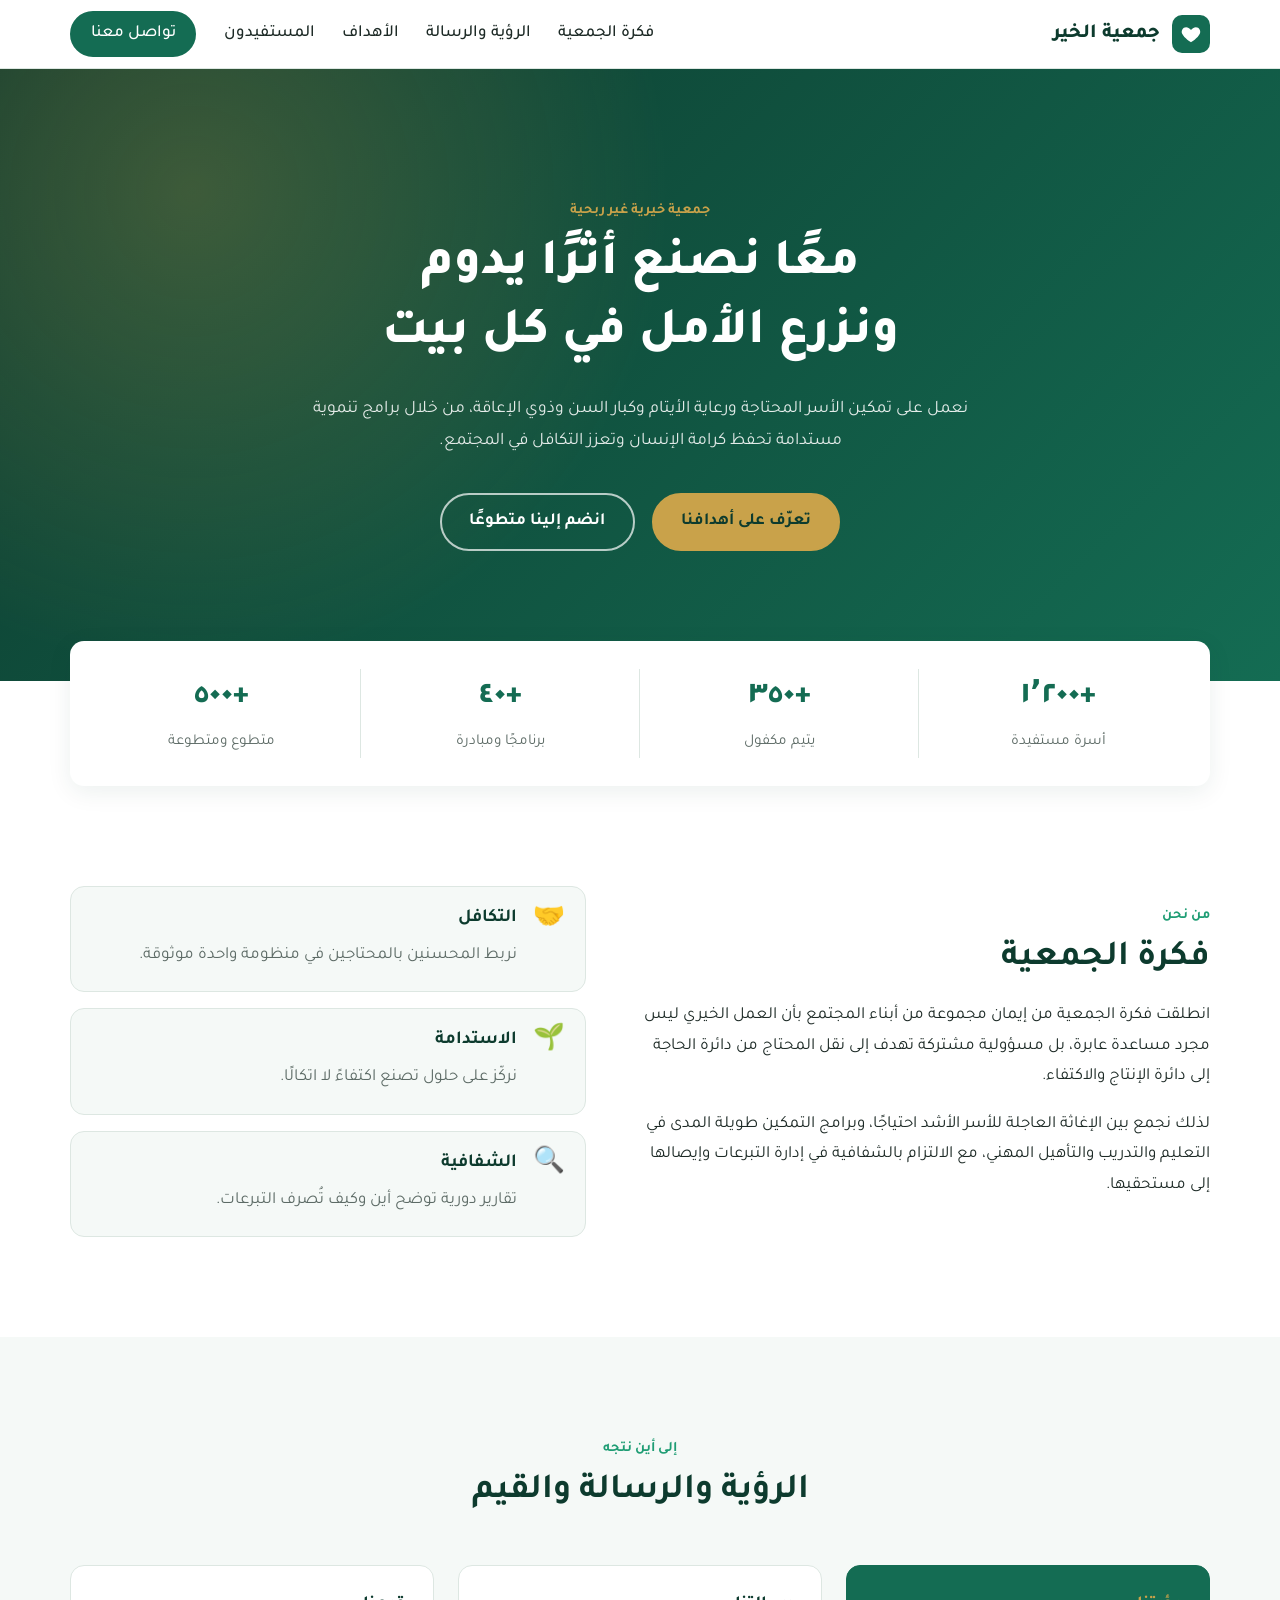
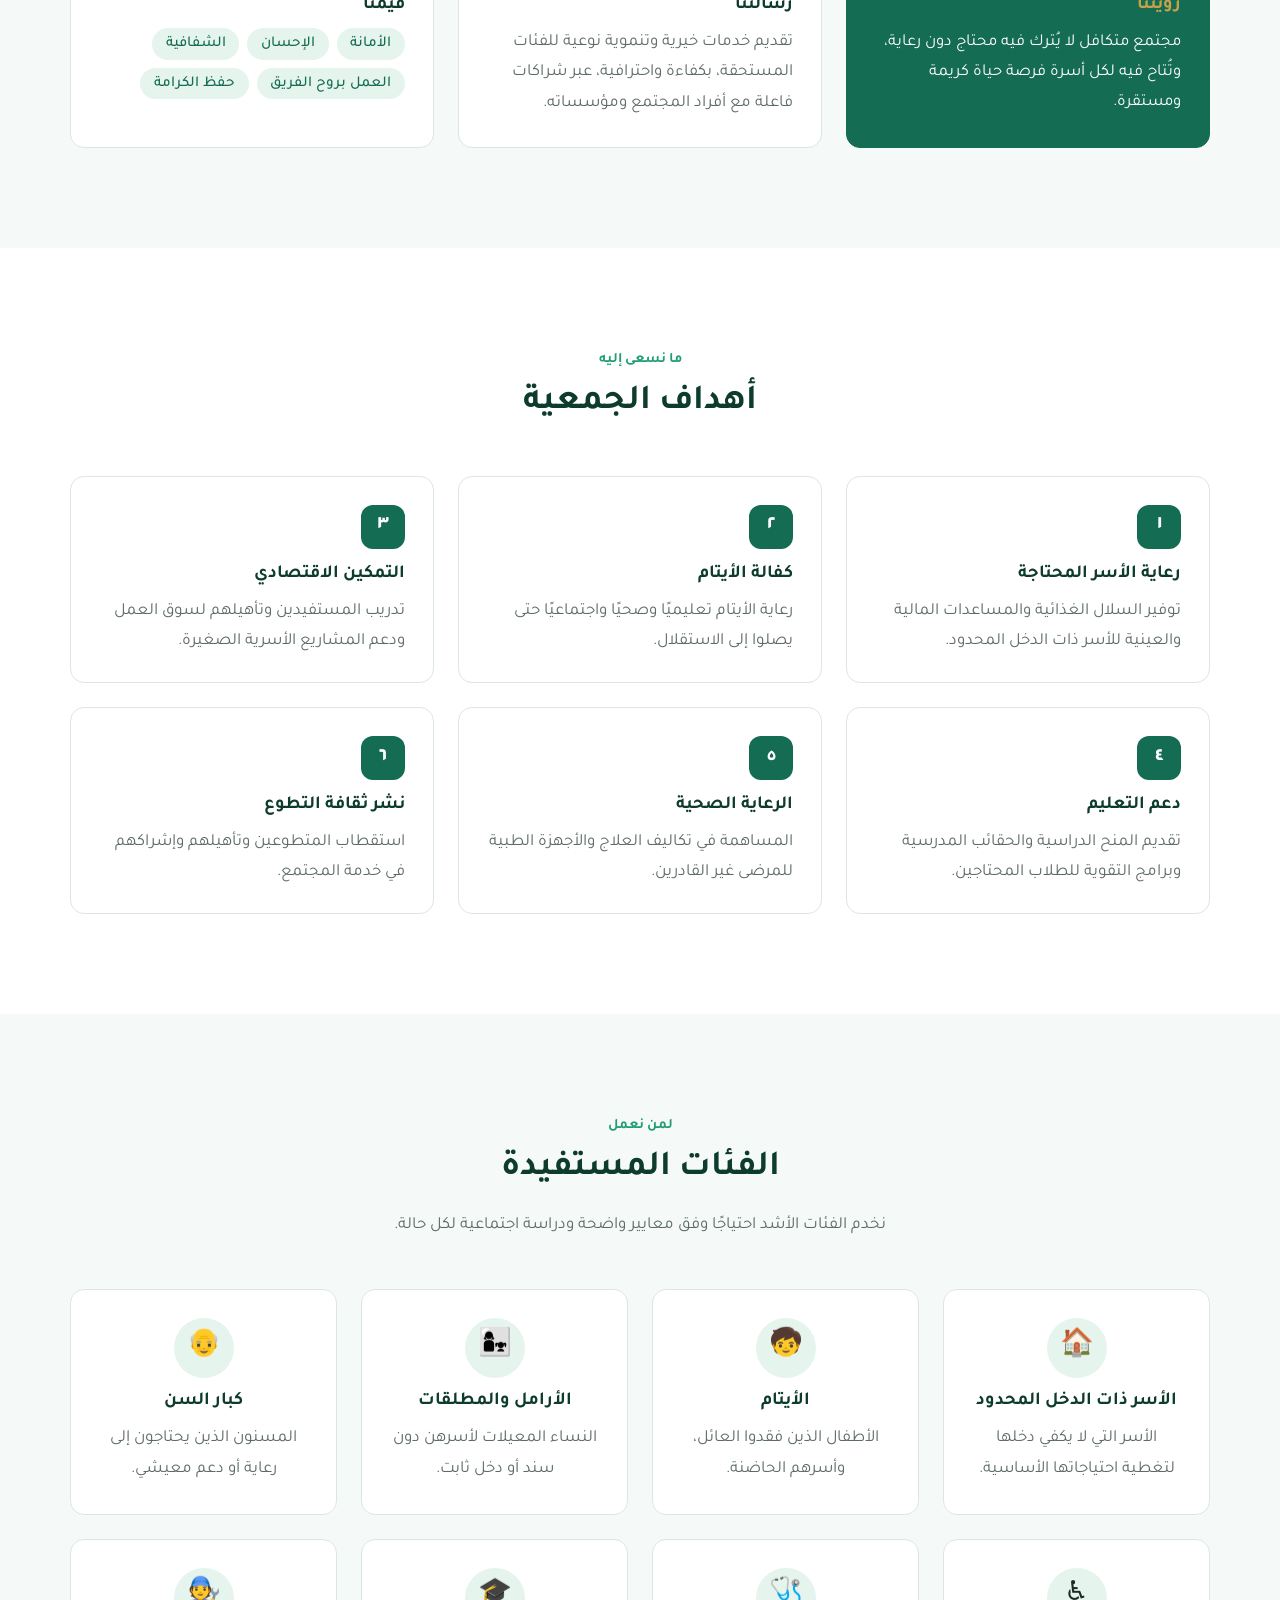
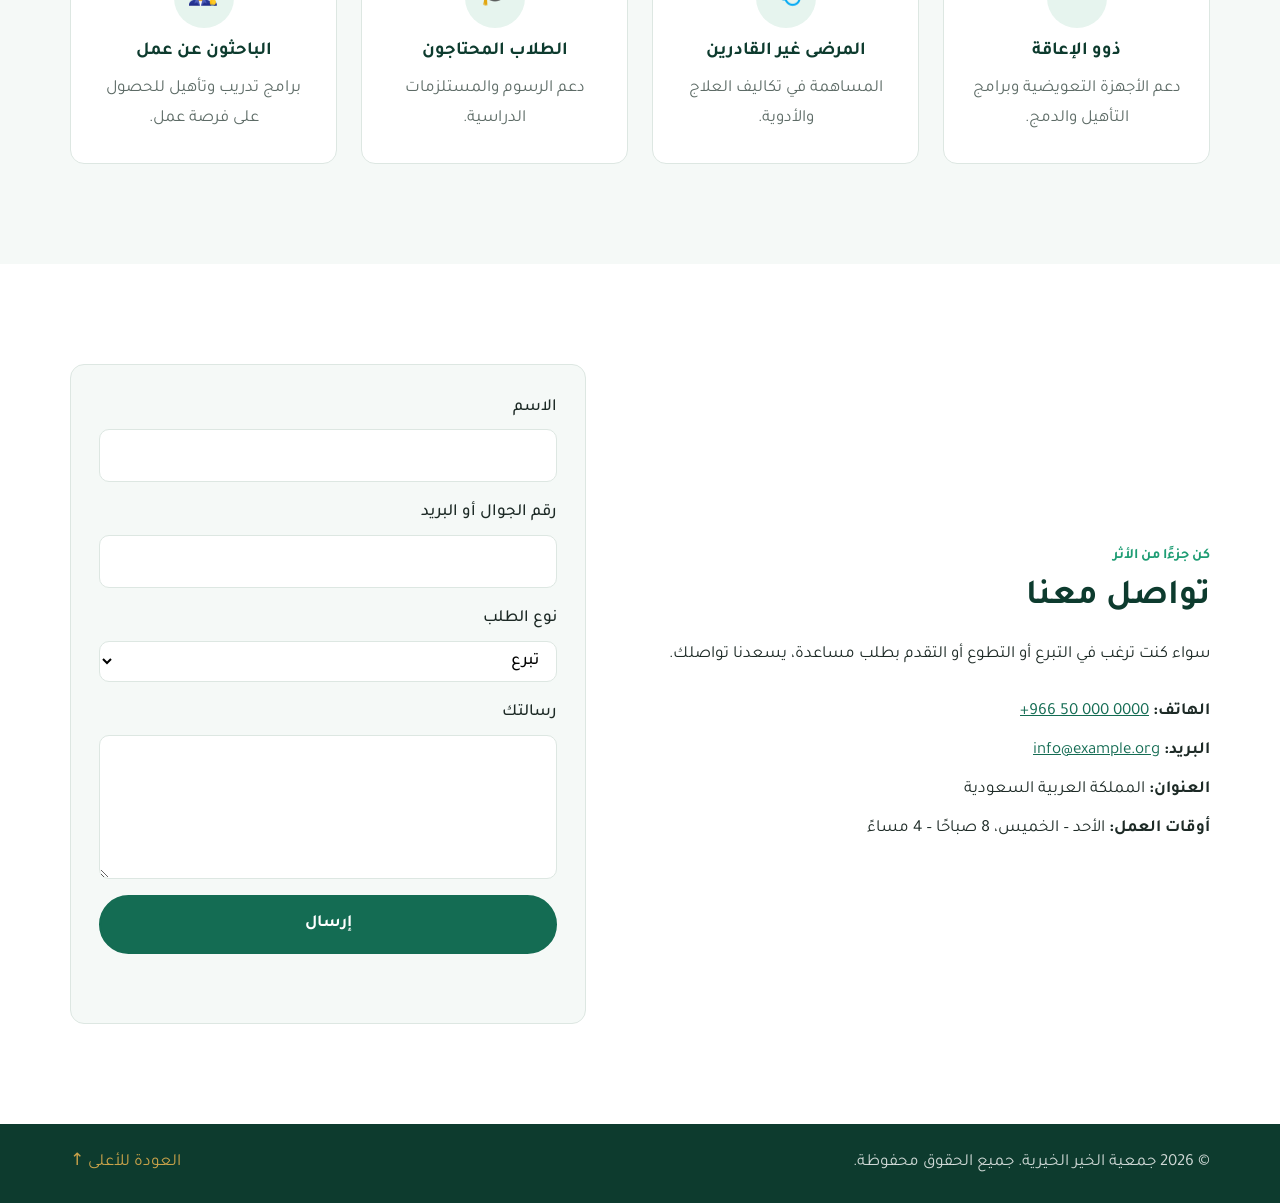
==== index.html @ 5e52aaaf "إنشاء موقع جمعية خيرية: الفكرة والرؤية والأهداف والمستفيدون Co-Authored-By: Claude Opus 5.5 <noreply" ====
<!doctype html>
<html lang="ar" dir="rtl">
<head>
  <meta charset="utf-8">
  <meta name="viewport" content="width=device-width, initial-scale=1">
  <title>جمعية الخير الخيرية</title>
  <meta name="description" content="الموقع الرسمي لجمعية الخير الخيرية: فكرتنا، رؤيتنا، أهدافنا، والفئات المستفيدة من خدماتنا.">
  <link rel="preconnect" href="https://fonts.googleapis.com">
  <link rel="preconnect" href="https://fonts.gstatic.com" crossorigin>
  <link href="https://fonts.googleapis.com/css2?family=Tajawal:wght@400;500;700;800&display=swap" rel="stylesheet">
  <link rel="stylesheet" href="styles.css">
</head>
<body>

  <!-- الترويسة والقائمة -->
  <header class="site-header" id="top">
    <div class="container nav-bar">
      <a href="#top" class="brand">
        <span class="brand-mark" aria-hidden="true">
          <svg viewBox="0 0 24 24" width="22" height="22"><path fill="currentColor" d="M12 21s-7.5-4.6-9.6-9.3C.9 8.3 3 4.5 6.7 4.5c2.1 0 3.5 1.1 4.3 2.4.4.6 1.6.6 2 0 .8-1.3 2.2-2.4 4.3-2.4 3.7 0 5.8 3.8 4.3 7.2C19.5 16.4 12 21 12 21z"/></svg>
        </span>
        <span class="brand-name">جمعية الخير</span>
      </a>
      <button class="nav-toggle" aria-label="فتح القائمة" aria-expanded="false" aria-controls="main-nav">
        <span></span><span></span><span></span>
      </button>
      <nav id="main-nav" class="main-nav">
        <a href="#about">فكرة الجمعية</a>
        <a href="#vision">الرؤية والرسالة</a>
        <a href="#goals">الأهداف</a>
        <a href="#beneficiaries">المستفيدون</a>
        <a href="#contact" class="btn btn-small">تواصل معنا</a>
      </nav>
    </div>
  </header>

  <main>
    <!-- القسم الرئيسي -->
    <section class="hero">
      <div class="container hero-inner">
        <p class="eyebrow">جمعية خيرية غير ربحية</p>
        <h1>معًا نصنع أثرًا يدوم<br>ونزرع الأمل في كل بيت</h1>
        <p class="lead">
          نعمل على تمكين الأسر المحتاجة ورعاية الأيتام وكبار السن وذوي الإعاقة،
          من خلال برامج تنموية مستدامة تحفظ كرامة الإنسان وتعزز التكافل في المجتمع.
        </p>
        <div class="hero-actions">
          <a href="#goals" class="btn">تعرّف على أهدافنا</a>
          <a href="#contact" class="btn btn-ghost">انضم إلينا متطوعًا</a>
        </div>
      </div>
    </section>

    <!-- أرقام -->
    <section class="stats" aria-label="إنجازات الجمعية">
      <div class="container stats-grid">
        <div class="stat"><strong data-count="1200">0</strong><span>أسرة مستفيدة</span></div>
        <div class="stat"><strong data-count="350">0</strong><span>يتيم مكفول</span></div>
        <div class="stat"><strong data-count="40">0</strong><span>برنامجًا ومبادرة</span></div>
        <div class="stat"><strong data-count="500">0</strong><span>متطوع ومتطوعة</span></div>
      </div>
    </section>

    <!-- فكرة الجمعية -->
    <section id="about" class="section">
      <div class="container two-col">
        <div>
          <p class="eyebrow">من نحن</p>
          <h2>فكرة الجمعية</h2>
          <p>
            انطلقت فكرة الجمعية من إيمان مجموعة من أبناء المجتمع بأن العمل الخيري
            ليس مجرد مساعدة عابرة، بل مسؤولية مشتركة تهدف إلى نقل المحتاج من دائرة
            الحاجة إلى دائرة الإنتاج والاكتفاء.
          </p>
          <p>
            لذلك نجمع بين الإغاثة العاجلة للأسر الأشد احتياجًا، وبرامج التمكين
            طويلة المدى في التعليم والتدريب والتأهيل المهني، مع الالتزام بالشفافية
            في إدارة التبرعات وإيصالها إلى مستحقيها.
          </p>
        </div>
        <ul class="pillars">
          <li><span class="pillar-icon">🤝</span><div><h3>التكافل</h3><p>نربط المحسنين بالمحتاجين في منظومة واحدة موثوقة.</p></div></li>
          <li><span class="pillar-icon">🌱</span><div><h3>الاستدامة</h3><p>نركّز على حلول تصنع اكتفاءً لا اتكالًا.</p></div></li>
          <li><span class="pillar-icon">🔍</span><div><h3>الشفافية</h3><p>تقارير دورية توضح أين وكيف تُصرف التبرعات.</p></div></li>
        </ul>
      </div>
    </section>

    <!-- الرؤية والرسالة -->
    <section id="vision" class="section section-tint">
      <div class="container">
        <div class="section-head">
          <p class="eyebrow">إلى أين نتجه</p>
          <h2>الرؤية والرسالة والقيم</h2>
        </div>
        <div class="cards three">
          <article class="card card-feature">
            <h3>رؤيتنا</h3>
            <p>مجتمع متكافل لا يُترك فيه محتاج دون رعاية، وتُتاح فيه لكل أسرة فرصة حياة كريمة ومستقرة.</p>
          </article>
          <article class="card">
            <h3>رسالتنا</h3>
            <p>تقديم خدمات خيرية وتنموية نوعية للفئات المستحقة، بكفاءة واحترافية، عبر شراكات فاعلة مع أفراد المجتمع ومؤسساته.</p>
          </article>
          <article class="card">
            <h3>قيمنا</h3>
            <ul class="values">
              <li>الأمانة</li><li>الإحسان</li><li>الشفافية</li><li>العمل بروح الفريق</li><li>حفظ الكرامة</li>
            </ul>
          </article>
        </div>
      </div>
    </section>

    <!-- الأهداف -->
    <section id="goals" class="section">
      <div class="container">
        <div class="section-head">
          <p class="eyebrow">ما نسعى إليه</p>
          <h2>أهداف الجمعية</h2>
        </div>
        <ol class="goals">
          <li><h3>رعاية الأسر المحتاجة</h3><p>توفير السلال الغذائية والمساعدات المالية والعينية للأسر ذات الدخل المحدود.</p></li>
          <li><h3>كفالة الأيتام</h3><p>رعاية الأيتام تعليميًا وصحيًا واجتماعيًا حتى يصلوا إلى الاستقلال.</p></li>
          <li><h3>التمكين الاقتصادي</h3><p>تدريب المستفيدين وتأهيلهم لسوق العمل ودعم المشاريع الأسرية الصغيرة.</p></li>
          <li><h3>دعم التعليم</h3><p>تقديم المنح الدراسية والحقائب المدرسية وبرامج التقوية للطلاب المحتاجين.</p></li>
          <li><h3>الرعاية الصحية</h3><p>المساهمة في تكاليف العلاج والأجهزة الطبية للمرضى غير القادرين.</p></li>
          <li><h3>نشر ثقافة التطوع</h3><p>استقطاب المتطوعين وتأهيلهم وإشراكهم في خدمة المجتمع.</p></li>
        </ol>
      </div>
    </section>

    <!-- المستفيدون -->
    <section id="beneficiaries" class="section section-tint">
      <div class="container">
        <div class="section-head">
          <p class="eyebrow">لمن نعمل</p>
          <h2>الفئات المستفيدة</h2>
          <p class="section-sub">نخدم الفئات الأشد احتياجًا وفق معايير واضحة ودراسة اجتماعية لكل حالة.</p>
        </div>
        <div class="cards four">
          <article class="card beneficiary"><span class="b-icon">🏠</span><h3>الأسر ذات الدخل المحدود</h3><p>الأسر التي لا يكفي دخلها لتغطية احتياجاتها الأساسية.</p></article>
          <article class="card beneficiary"><span class="b-icon">🧒</span><h3>الأيتام</h3><p>الأطفال الذين فقدوا العائل، وأسرهم الحاضنة.</p></article>
          <article class="card beneficiary"><span class="b-icon">👩‍👧</span><h3>الأرامل والمطلقات</h3><p>النساء المعيلات لأسرهن دون سند أو دخل ثابت.</p></article>
          <article class="card beneficiary"><span class="b-icon">👴</span><h3>كبار السن</h3><p>المسنون الذين يحتاجون إلى رعاية أو دعم معيشي.</p></article>
          <article class="card beneficiary"><span class="b-icon">♿</span><h3>ذوو الإعاقة</h3><p>دعم الأجهزة التعويضية وبرامج التأهيل والدمج.</p></article>
          <article class="card beneficiary"><span class="b-icon">🩺</span><h3>المرضى غير القادرين</h3><p>المساهمة في تكاليف العلاج والأدوية.</p></article>
          <article class="card beneficiary"><span class="b-icon">🎓</span><h3>الطلاب المحتاجون</h3><p>دعم الرسوم والمستلزمات الدراسية.</p></article>
          <article class="card beneficiary"><span class="b-icon">🧑‍🔧</span><h3>الباحثون عن عمل</h3><p>برامج تدريب وتأهيل للحصول على فرصة عمل.</p></article>
        </div>
      </div>
    </section>

    <!-- تواصل -->
    <section id="contact" class="section">
      <div class="container two-col">
        <div>
          <p class="eyebrow">كن جزءًا من الأثر</p>
          <h2>تواصل معنا</h2>
          <p>سواء كنت ترغب في التبرع أو التطوع أو التقدم بطلب مساعدة، يسعدنا تواصلك.</p>
          <ul class="contact-list">
            <li><strong>الهاتف:</strong> <a href="tel:+966500000000" dir="ltr">+966 50 000 0000</a></li>
            <li><strong>البريد:</strong> <a href="mailto:info@example.org">info@example.org</a></li>
            <li><strong>العنوان:</strong> المملكة العربية السعودية</li>
            <li><strong>أوقات العمل:</strong> الأحد – الخميس، 8 صباحًا – 4 مساءً</li>
          </ul>
        </div>
        <form class="contact-form" id="contact-form" novalidate>
          <label>الاسم<input type="text" name="name" required></label>
          <label>رقم الجوال أو البريد<input type="text" name="contact" required></label>
          <label>نوع الطلب
            <select name="type">
              <option>تبرع</option>
              <option>تطوع</option>
              <option>طلب مساعدة</option>
              <option>استفسار عام</option>
            </select>
          </label>
          <label>رسالتك<textarea name="message" rows="4"></textarea></label>
          <button type="submit" class="btn">إرسال</button>
          <p class="form-note" role="status" aria-live="polite"></p>
        </form>
      </div>
    </section>
  </main>

  <footer class="site-footer">
    <div class="container footer-inner">
      <p>© <span id="year"></span> جمعية الخير الخيرية. جميع الحقوق محفوظة.</p>
      <a href="#top">العودة للأعلى ↑</a>
    </div>
  </footer>

  <script src="script.js"></script>
</body>
</html>
---- styles.css ----
:root {
  --green-900: #0d3b2e;
  --green-700: #146c53;
  --green-500: #1f9d74;
  --green-100: #e6f4ee;
  --gold: #c9a24a;
  --ink: #1d2a26;
  --muted: #5d6b66;
  --bg: #ffffff;
  --tint: #f5f9f7;
  --line: #dde7e2;
  --radius: 14px;
  --shadow: 0 6px 24px rgba(13, 59, 46, 0.08);
}

* { box-sizing: border-box; }

html { scroll-behavior: smooth; scroll-padding-top: 76px; }

body {
  margin: 0;
  font-family: "Tajawal", system-ui, sans-serif;
  color: var(--ink);
  background: var(--bg);
  line-height: 1.8;
  font-size: 17px;
}

img { max-width: 100%; }
a { color: var(--green-700); }
h1, h2, h3 { line-height: 1.35; margin: 0 0 .5em; }
h2 { font-size: clamp(1.6rem, 3vw, 2.2rem); color: var(--green-900); }
h3 { font-size: 1.15rem; color: var(--green-900); }
p { margin: 0 0 1em; }

.container { width: min(1140px, 100% - 32px); margin-inline: auto; }

.eyebrow {
  color: var(--green-500);
  font-weight: 700;
  font-size: .9rem;
  margin-bottom: .4em;
}

/* أزرار */
.btn {
  display: inline-block;
  background: var(--green-700);
  color: #fff;
  text-decoration: none;
  font: inherit;
  font-weight: 700;
  padding: .7em 1.6em;
  border-radius: 999px;
  border: 2px solid var(--green-700);
  cursor: pointer;
  transition: background .2s, transform .2s;
}
.btn:hover { background: var(--green-900); border-color: var(--green-900); transform: translateY(-2px); }
.btn-ghost { background: transparent; color: #fff; border-color: rgba(255,255,255,.7); }
.btn-ghost:hover { background: rgba(255,255,255,.12); border-color: #fff; }
.btn-small { padding: .35em 1.1em; color: #fff !important; }

/* الترويسة */
.site-header {
  position: sticky; top: 0; z-index: 50;
  background: rgba(255,255,255,.95);
  backdrop-filter: blur(8px);
  border-bottom: 1px solid var(--line);
}
.nav-bar { display: flex; align-items: center; justify-content: space-between; height: 68px; }
.brand { display: flex; align-items: center; gap: .6em; text-decoration: none; color: var(--green-900); font-weight: 800; font-size: 1.25rem; }
.brand-mark { display: grid; place-items: center; width: 38px; height: 38px; border-radius: 10px; background: var(--green-700); color: #fff; }
.main-nav { display: flex; align-items: center; gap: 1.6em; }
.main-nav a { text-decoration: none; color: var(--ink); font-weight: 500; }
.main-nav a:not(.btn):hover { color: var(--green-500); }

.nav-toggle { display: none; background: none; border: 0; padding: 8px; cursor: pointer; }
.nav-toggle span { display: block; width: 24px; height: 2px; background: var(--green-900); margin: 5px 0; transition: .25s; }

/* القسم الرئيسي */
.hero {
  background:
    radial-gradient(circle at 15% 20%, rgba(201,162,74,.25), transparent 40%),
    linear-gradient(135deg, var(--green-900), var(--green-700));
  color: #fff;
  padding: clamp(70px, 12vw, 130px) 0;
  text-align: center;
}
.hero .eyebrow { color: var(--gold); }
.hero h1 { font-size: clamp(1.9rem, 5vw, 3.2rem); font-weight: 800; }
.hero .lead { max-width: 680px; margin: 0 auto 2em; color: rgba(255,255,255,.88); font-size: 1.1rem; }
.hero-actions { display: flex; gap: 1em; justify-content: center; flex-wrap: wrap; }
.hero .btn:not(.btn-ghost) { background: var(--gold); border-color: var(--gold); color: var(--green-900); }
.hero .btn:not(.btn-ghost):hover { background: #fff; border-color: #fff; }

/* الأرقام */
.stats { margin-top: -40px; position: relative; }
.stats-grid {
  display: grid; grid-template-columns: repeat(4, 1fr);
  background: #fff; border-radius: var(--radius); box-shadow: var(--shadow);
  padding: 28px 12px;
}
.stat { text-align: center; padding: 0 8px; }
.stat + .stat { border-inline-start: 1px solid var(--line); }
.stat strong { display: block; font-size: 2rem; color: var(--green-700); font-weight: 800; }
.stat span { color: var(--muted); font-size: .95rem; }

/* الأقسام */
.section { padding: clamp(60px, 9vw, 100px) 0; }
.section-tint { background: var(--tint); }
.section-head { text-align: center; max-width: 640px; margin: 0 auto 48px; }
.section-sub { color: var(--muted); }

.two-col { display: grid; grid-template-columns: 1.1fr 1fr; gap: 56px; align-items: center; }

.pillars { list-style: none; margin: 0; padding: 0; display: grid; gap: 16px; }
.pillars li {
  display: flex; gap: 16px; align-items: flex-start;
  background: var(--tint); border: 1px solid var(--line);
  border-radius: var(--radius); padding: 20px;
}
.pillars p { margin: 0; color: var(--muted); }
.pillar-icon { font-size: 1.6rem; line-height: 1; }

/* البطاقات */
.cards { display: grid; gap: 24px; }
.cards.three { grid-template-columns: repeat(3, 1fr); }
.cards.four { grid-template-columns: repeat(4, 1fr); }
.card {
  background: #fff; border: 1px solid var(--line);
  border-radius: var(--radius); padding: 28px;
  transition: transform .2s, box-shadow .2s;
}
.card:hover { transform: translateY(-4px); box-shadow: var(--shadow); }
.card p { color: var(--muted); margin: 0; }
.card-feature { background: var(--green-700); border-color: var(--green-700); }
.card-feature h3 { color: var(--gold); }
.card-feature p { color: #fff; font-size: 1.05rem; }

.values { list-style: none; padding: 0; margin: 0; display: flex; flex-wrap: wrap; gap: 8px; }
.values li { background: var(--green-100); color: var(--green-700); border-radius: 999px; padding: .15em .9em; font-weight: 500; font-size: .95rem; }

.beneficiary { text-align: center; }
.b-icon { display: inline-grid; place-items: center; width: 60px; height: 60px; border-radius: 50%; background: var(--green-100); font-size: 1.7rem; margin-bottom: 12px; }

/* الأهداف */
.goals {
  list-style: none; counter-reset: goal; margin: 0; padding: 0;
  display: grid; grid-template-columns: repeat(3, 1fr); gap: 24px;
}
.goals li {
  counter-increment: goal; position: relative;
  border: 1px solid var(--line); border-radius: var(--radius);
  padding: 28px 28px 24px;
}
.goals li::before {
  content: counter(goal, arabic-indic);
  display: inline-grid; place-items: center;
  width: 44px; height: 44px; border-radius: 12px;
  background: var(--green-700); color: #fff; font-weight: 800; font-size: 1.2rem;
  margin-bottom: 14px;
}
.goals p { color: var(--muted); margin: 0; }

/* التواصل */
.contact-list { list-style: none; padding: 0; margin: 1.5em 0 0; display: grid; gap: .5em; }
.contact-form {
  display: grid; gap: 16px;
  background: var(--tint); border: 1px solid var(--line);
  border-radius: var(--radius); padding: 28px;
}
.contact-form label { display: grid; gap: 6px; font-weight: 500; }
.contact-form input, .contact-form select, .contact-form textarea {
  font: inherit; padding: .6em .8em;
  border: 1px solid var(--line); border-radius: 10px; background: #fff;
}
.contact-form input:focus, .contact-form select:focus, .contact-form textarea:focus {
  outline: 2px solid var(--green-500); outline-offset: 1px; border-color: transparent;
}
.form-note { margin: 0; min-height: 1.5em; color: var(--green-700); font-weight: 500; }
.form-note.error { color: #b3261e; }

/* التذييل */
.site-footer { background: var(--green-900); color: rgba(255,255,255,.8); padding: 24px 0; }
.footer-inner { display: flex; justify-content: space-between; align-items: center; flex-wrap: wrap; gap: 8px; }
.footer-inner p { margin: 0; }
.site-footer a { color: var(--gold); text-decoration: none; }

/* حركة الظهور */
.reveal { opacity: 0; transform: translateY(18px); transition: opacity .6s, transform .6s; }
.reveal.visible { opacity: 1; transform: none; }
@media (prefers-reduced-motion: reduce) {
  html { scroll-behavior: auto; }
  .reveal { opacity: 1; transform: none; transition: none; }
}

/* الشاشات المتوسطة */
@media (max-width: 960px) {
  .cards.four { grid-template-columns: repeat(2, 1fr); }
  .cards.three, .goals { grid-template-columns: repeat(2, 1fr); }
  .two-col { grid-template-columns: 1fr; gap: 36px; }
}

/* الجوال */
@media (max-width: 720px) {
  .nav-toggle { display: block; }
  .main-nav {
    position: absolute; top: 68px; inset-inline: 0;
    flex-direction: column; align-items: stretch; gap: 0;
    background: #fff; border-bottom: 1px solid var(--line);
    padding: 8px 16px 16px;
    display: none;
  }
  .main-nav.open { display: flex; }
  .main-nav a { padding: .7em 0; border-bottom: 1px solid var(--line); }
  .main-nav a.btn { margin-top: 12px; text-align: center; border-bottom: 0; }
  .nav-toggle[aria-expanded="true"] span:nth-child(1) { transform: translateY(7px) rotate(45deg); }
  .nav-toggle[aria-expanded="true"] span:nth-child(2) { opacity: 0; }
  .nav-toggle[aria-expanded="true"] span:nth-child(3) { transform: translateY(-7px) rotate(-45deg); }

  .stats-grid { grid-template-columns: repeat(2, 1fr); row-gap: 24px; }
  .stat:nth-child(3) { border-inline-start: 0; }
  .cards.three, .cards.four, .goals { grid-template-columns: 1fr; }
}
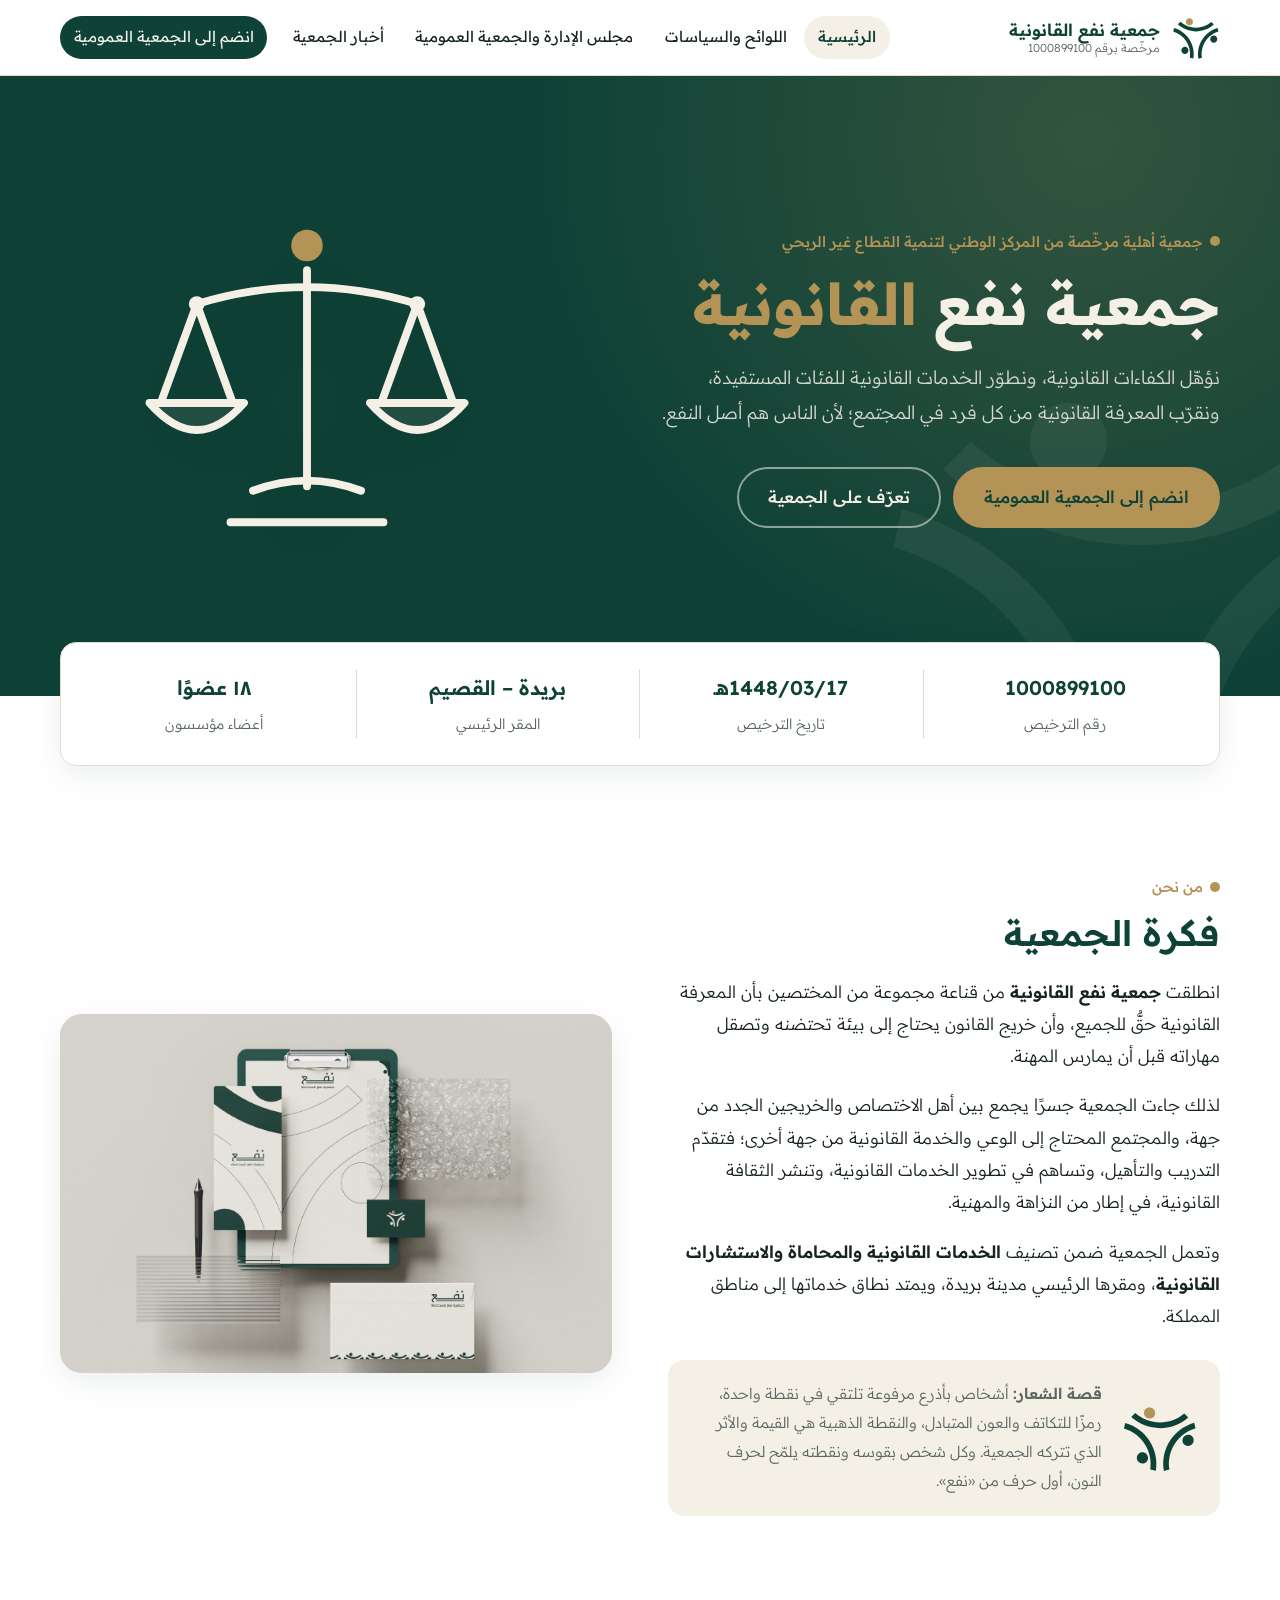
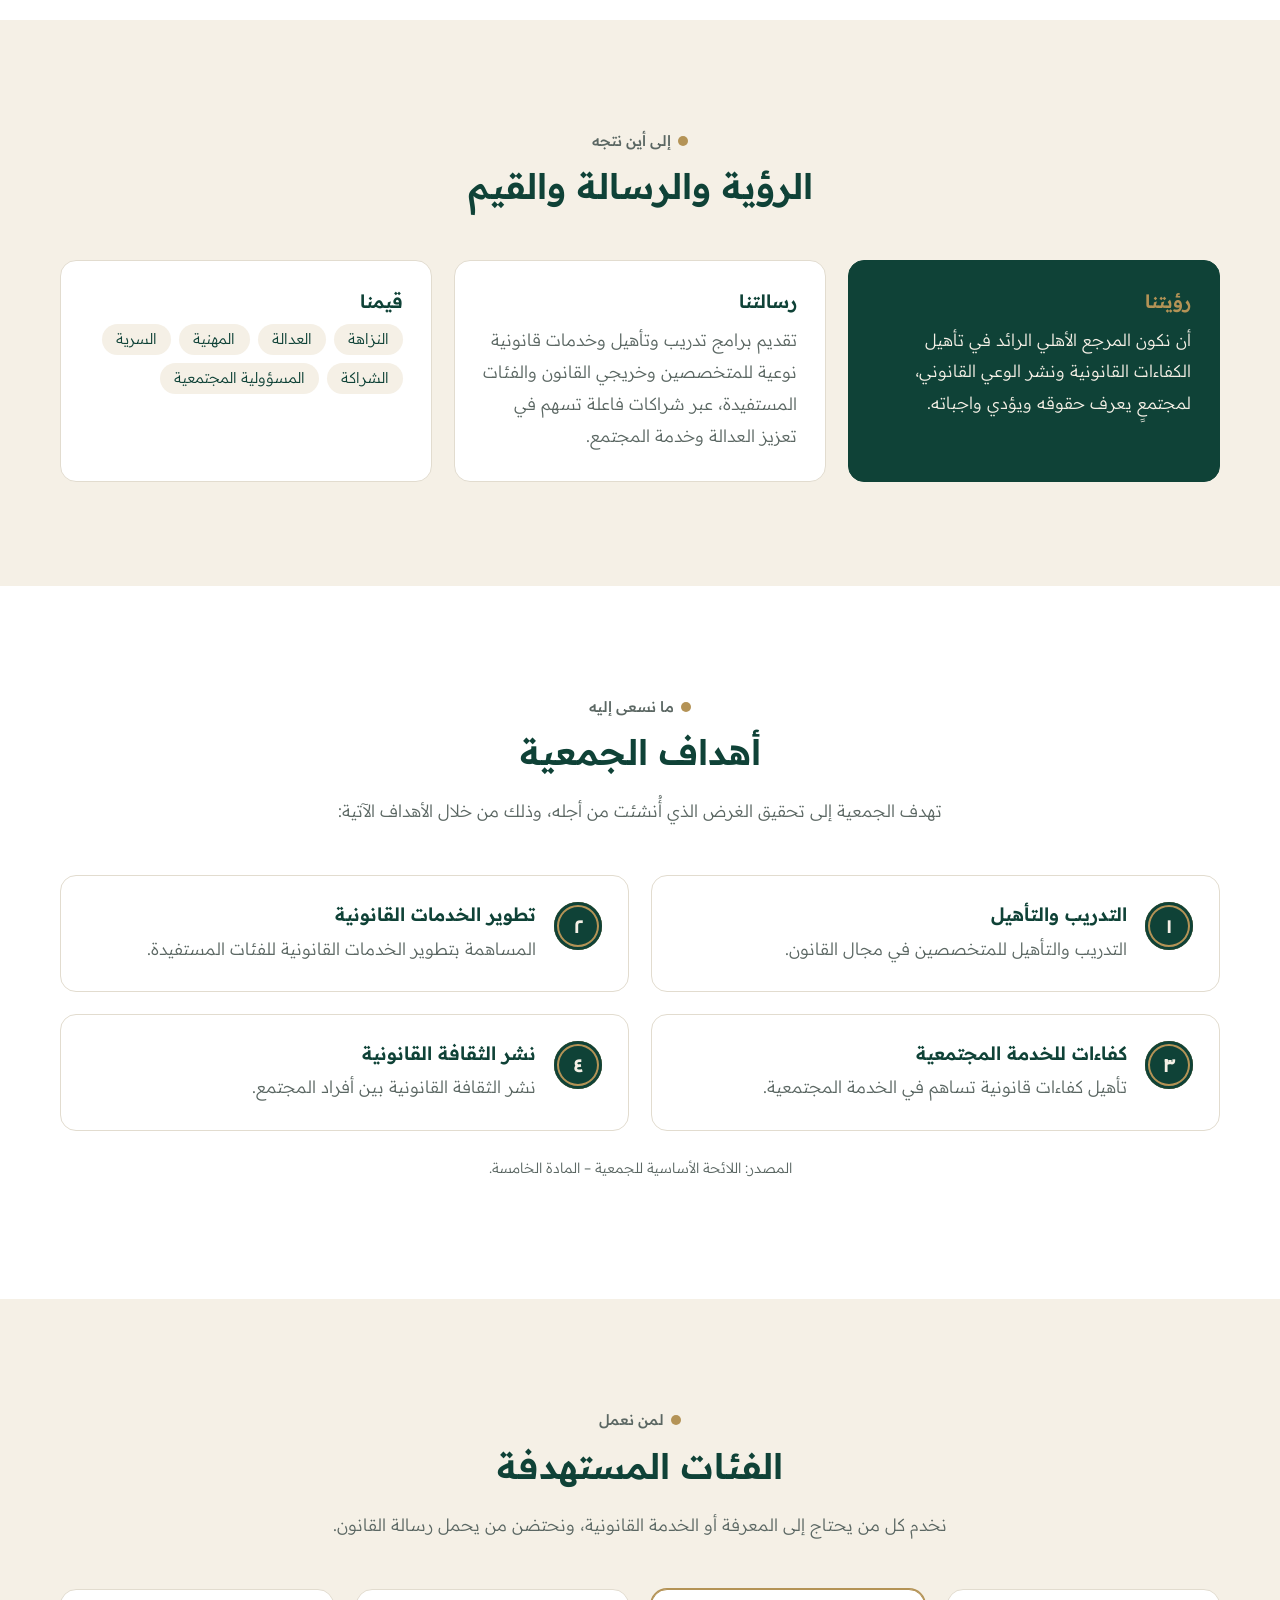
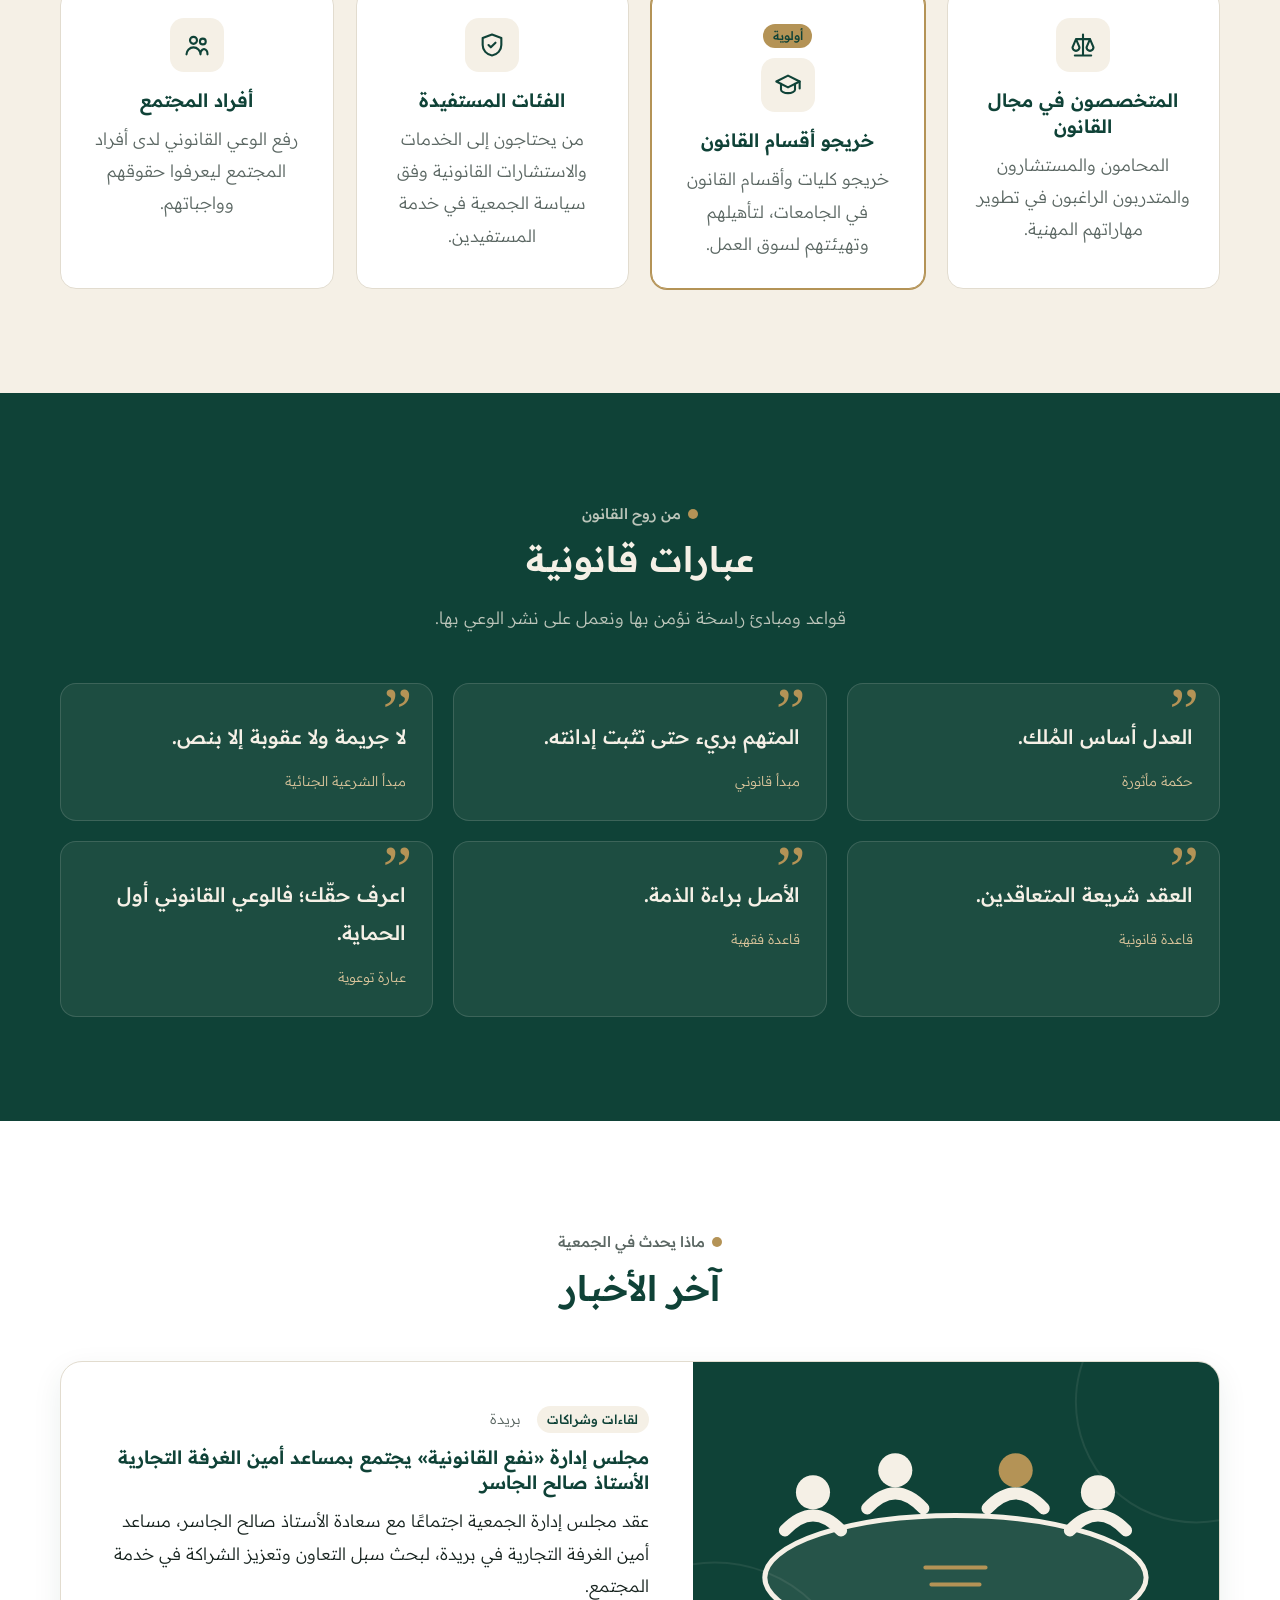
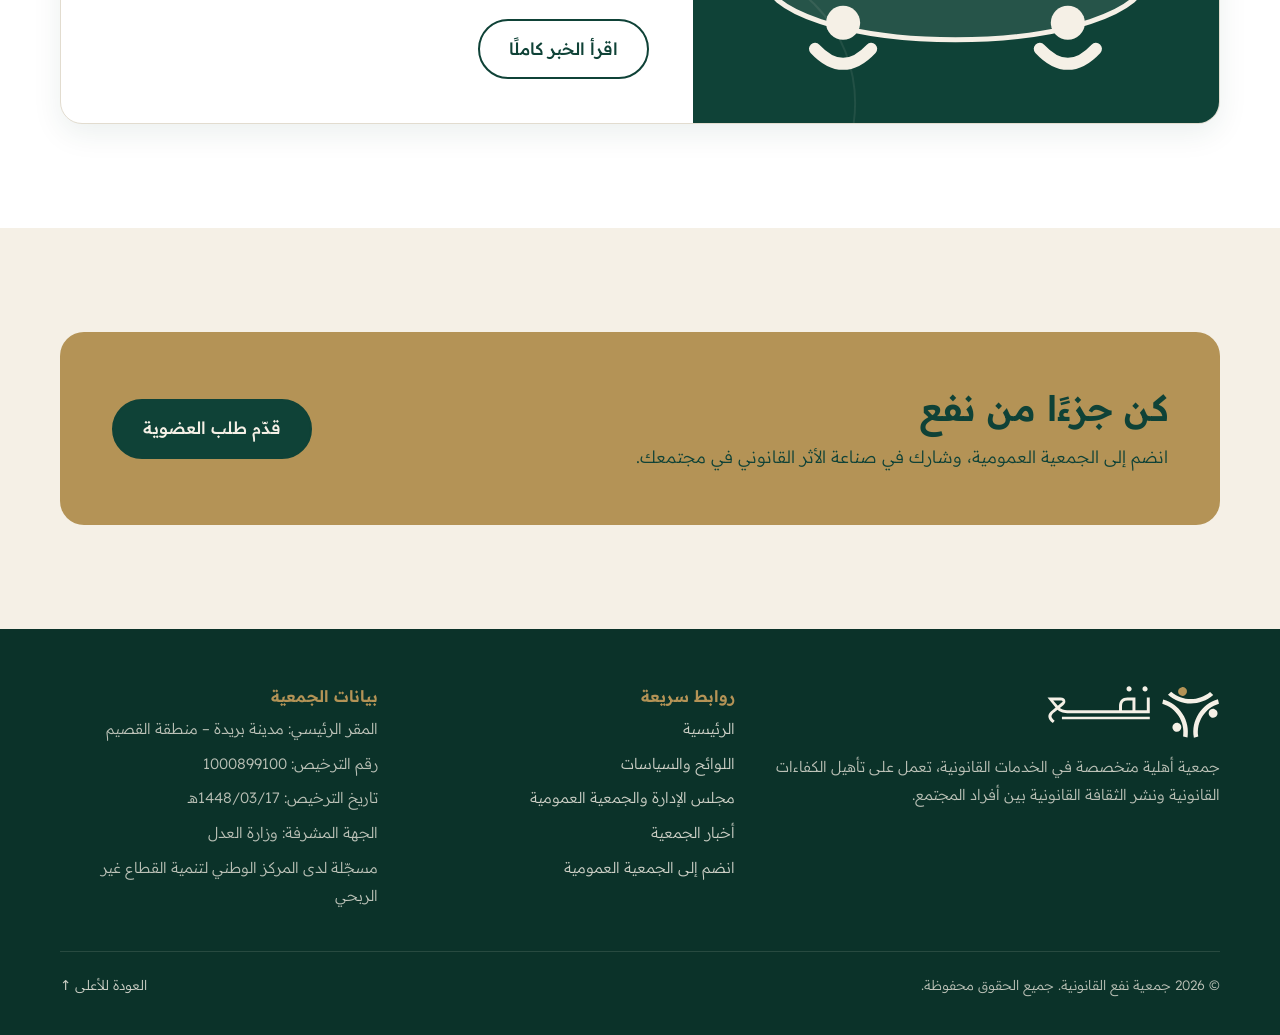
==== commit 9d3a3b22: "تحويل الموقع إلى جمعية نفع القانونية بهويتها البصرية وصفحاتها الخمس - الهوية: الشعار والألوان من ملف" ====
--- a/index.html
+++ b/index.html
@@ -3,61 +3,63 @@
 <head>
   <meta charset="utf-8">
   <meta name="viewport" content="width=device-width, initial-scale=1">
-  <title>جمعية الخير الخيرية</title>
-  <meta name="description" content="الموقع الرسمي لجمعية الخير الخيرية: فكرتنا، رؤيتنا، أهدافنا، والفئات المستفيدة من خدماتنا.">
+  <title>جمعية نفع القانونية</title>
+  <meta name="description" content="جمعية نفع القانونية: جمعية أهلية مقرها بريدة، تُعنى بتأهيل المتخصصين وخريجي القانون، وتطوير الخدمات القانونية، ونشر الثقافة القانونية في المجتمع.">
+  <link rel="icon" href="assets/img/favicon.svg" type="image/svg+xml">
   <link rel="preconnect" href="https://fonts.googleapis.com">
   <link rel="preconnect" href="https://fonts.gstatic.com" crossorigin>
-  <link href="https://fonts.googleapis.com/css2?family=Tajawal:wght@400;500;700;800&display=swap" rel="stylesheet">
-  <link rel="stylesheet" href="styles.css">
+  <link href="https://fonts.googleapis.com/css2?family=Readex+Pro:wght@300;400;500;600;700&display=swap" rel="stylesheet">
+  <link rel="stylesheet" href="assets/css/styles.css">
 </head>
-<body>
-
-  <!-- الترويسة والقائمة -->
-  <header class="site-header" id="top">
+<body id="top">
+  <header class="site-header">
     <div class="container nav-bar">
-      <a href="#top" class="brand">
-        <span class="brand-mark" aria-hidden="true">
-          <svg viewBox="0 0 24 24" width="22" height="22"><path fill="currentColor" d="M12 21s-7.5-4.6-9.6-9.3C.9 8.3 3 4.5 6.7 4.5c2.1 0 3.5 1.1 4.3 2.4.4.6 1.6.6 2 0 .8-1.3 2.2-2.4 4.3-2.4 3.7 0 5.8 3.8 4.3 7.2C19.5 16.4 12 21 12 21z"/></svg>
-        </span>
-        <span class="brand-name">جمعية الخير</span>
+      <a href="index.html" class="brand" aria-label="جمعية نفع القانونية - الرئيسية">
+        <img src="assets/img/symbol.svg" alt="" width="48" height="44">
+        <span class="brand-text"><b>جمعية نفع القانونية</b><small>مرخّصة برقم 1000899100</small></span>
       </a>
       <button class="nav-toggle" aria-label="فتح القائمة" aria-expanded="false" aria-controls="main-nav">
         <span></span><span></span><span></span>
       </button>
-      <nav id="main-nav" class="main-nav">
-        <a href="#about">فكرة الجمعية</a>
-        <a href="#vision">الرؤية والرسالة</a>
-        <a href="#goals">الأهداف</a>
-        <a href="#beneficiaries">المستفيدون</a>
-        <a href="#contact" class="btn btn-small">تواصل معنا</a>
+      <nav id="main-nav" class="main-nav" aria-label="القائمة الرئيسية">
+        <a href="index.html" aria-current="page">الرئيسية</a>
+        <a href="regulations.html">اللوائح والسياسات</a>
+        <a href="board.html">مجلس الإدارة والجمعية العمومية</a>
+        <a href="news.html">أخبار الجمعية</a>
+        <a href="join.html" class="nav-cta">انضم إلى الجمعية العمومية</a>
       </nav>
     </div>
   </header>
 
   <main>
-    <!-- القسم الرئيسي -->
+    <!-- البطل -->
     <section class="hero">
       <div class="container hero-inner">
-        <p class="eyebrow">جمعية خيرية غير ربحية</p>
-        <h1>معًا نصنع أثرًا يدوم<br>ونزرع الأمل في كل بيت</h1>
-        <p class="lead">
-          نعمل على تمكين الأسر المحتاجة ورعاية الأيتام وكبار السن وذوي الإعاقة،
-          من خلال برامج تنموية مستدامة تحفظ كرامة الإنسان وتعزز التكافل في المجتمع.
-        </p>
-        <div class="hero-actions">
-          <a href="#goals" class="btn">تعرّف على أهدافنا</a>
-          <a href="#contact" class="btn btn-ghost">انضم إلينا متطوعًا</a>
-        </div>
-      </div>
-    </section>
-
-    <!-- أرقام -->
-    <section class="stats" aria-label="إنجازات الجمعية">
-      <div class="container stats-grid">
-        <div class="stat"><strong data-count="1200">0</strong><span>أسرة مستفيدة</span></div>
-        <div class="stat"><strong data-count="350">0</strong><span>يتيم مكفول</span></div>
-        <div class="stat"><strong data-count="40">0</strong><span>برنامجًا ومبادرة</span></div>
-        <div class="stat"><strong data-count="500">0</strong><span>متطوع ومتطوعة</span></div>
+        <div>
+          <p class="eyebrow">جمعية أهلية مرخّصة من المركز الوطني لتنمية القطاع غير الربحي</p>
+          <h1>جمعية نفع <span>القانونية</span></h1>
+          <p class="lead">
+            نؤهّل الكفاءات القانونية، ونطوّر الخدمات القانونية للفئات المستفيدة،
+            ونقرّب المعرفة القانونية من كل فرد في المجتمع؛ لأن الناس هم أصل النفع.
+          </p>
+          <div class="hero-actions">
+            <a href="join.html" class="btn btn-gold">انضم إلى الجمعية العمومية</a>
+            <a href="#about" class="btn btn-ghost">تعرّف على الجمعية</a>
+          </div>
+        </div>
+        <div class="hero-art">
+          <img src="assets/img/scales.svg" alt="رسم لميزان العدالة" width="360" height="360">
+        </div>
+      </div>
+    </section>
+
+    <!-- حقائق -->
+    <section class="facts" aria-label="بيانات الجمعية">
+      <div class="container facts-grid">
+        <div class="fact"><strong>1000899100</strong><span>رقم الترخيص</span></div>
+        <div class="fact"><strong>1448/03/17هـ</strong><span>تاريخ الترخيص</span></div>
+        <div class="fact"><strong>بريدة – القصيم</strong><span>المقر الرئيسي</span></div>
+        <div class="fact"><strong>١٨ عضوًا</strong><span>أعضاء مؤسسون</span></div>
       </div>
     </section>
 
@@ -68,44 +70,53 @@
           <p class="eyebrow">من نحن</p>
           <h2>فكرة الجمعية</h2>
           <p>
-            انطلقت فكرة الجمعية من إيمان مجموعة من أبناء المجتمع بأن العمل الخيري
-            ليس مجرد مساعدة عابرة، بل مسؤولية مشتركة تهدف إلى نقل المحتاج من دائرة
-            الحاجة إلى دائرة الإنتاج والاكتفاء.
+            انطلقت <strong>جمعية نفع القانونية</strong> من قناعة مجموعة من المختصين بأن المعرفة القانونية
+            حقٌّ للجميع، وأن خريج القانون يحتاج إلى بيئة تحتضنه وتصقل مهاراته قبل أن يمارس المهنة.
           </p>
           <p>
-            لذلك نجمع بين الإغاثة العاجلة للأسر الأشد احتياجًا، وبرامج التمكين
-            طويلة المدى في التعليم والتدريب والتأهيل المهني، مع الالتزام بالشفافية
-            في إدارة التبرعات وإيصالها إلى مستحقيها.
-          </p>
-        </div>
-        <ul class="pillars">
-          <li><span class="pillar-icon">🤝</span><div><h3>التكافل</h3><p>نربط المحسنين بالمحتاجين في منظومة واحدة موثوقة.</p></div></li>
-          <li><span class="pillar-icon">🌱</span><div><h3>الاستدامة</h3><p>نركّز على حلول تصنع اكتفاءً لا اتكالًا.</p></div></li>
-          <li><span class="pillar-icon">🔍</span><div><h3>الشفافية</h3><p>تقارير دورية توضح أين وكيف تُصرف التبرعات.</p></div></li>
-        </ul>
+            لذلك جاءت الجمعية جسرًا يجمع بين أهل الاختصاص والخريجين الجدد من جهة، والمجتمع
+            المحتاج إلى الوعي والخدمة القانونية من جهة أخرى؛ فتقدّم التدريب والتأهيل، وتساهم في
+            تطوير الخدمات القانونية، وتنشر الثقافة القانونية، في إطار من النزاهة والمهنية.
+          </p>
+          <p>
+            وتعمل الجمعية ضمن تصنيف <strong>الخدمات القانونية والمحاماة والاستشارات القانونية</strong>،
+            ومقرها الرئيسي مدينة بريدة، ويمتد نطاق خدماتها إلى مناطق المملكة.
+          </p>
+          <div class="logo-story">
+            <img src="assets/img/symbol.svg" alt="رمز جمعية نفع" width="76" height="70">
+            <p>
+              <strong>قصة الشعار:</strong> أشخاص بأذرع مرفوعة تلتقي في نقطة واحدة، رمزًا للتكاتف والعون المتبادل،
+              والنقطة الذهبية هي القيمة والأثر الذي تتركه الجمعية. وكل شخص بقوسه ونقطته يلمّح لحرف النون،
+              أول حرف من «نفع».
+            </p>
+          </div>
+        </div>
+        <div class="media-frame">
+          <img src="assets/img/brand-stationery.jpg" alt="الهوية البصرية لجمعية نفع على المطبوعات" width="1400" height="910" loading="lazy">
+        </div>
       </div>
     </section>
 
     <!-- الرؤية والرسالة -->
-    <section id="vision" class="section section-tint">
+    <section id="vision" class="section section-cream">
       <div class="container">
         <div class="section-head">
           <p class="eyebrow">إلى أين نتجه</p>
           <h2>الرؤية والرسالة والقيم</h2>
         </div>
-        <div class="cards three">
-          <article class="card card-feature">
+        <div class="cards cards-3">
+          <article class="card card-green">
             <h3>رؤيتنا</h3>
-            <p>مجتمع متكافل لا يُترك فيه محتاج دون رعاية، وتُتاح فيه لكل أسرة فرصة حياة كريمة ومستقرة.</p>
+            <p>أن نكون المرجع الأهلي الرائد في تأهيل الكفاءات القانونية ونشر الوعي القانوني، لمجتمعٍ يعرف حقوقه ويؤدي واجباته.</p>
           </article>
           <article class="card">
             <h3>رسالتنا</h3>
-            <p>تقديم خدمات خيرية وتنموية نوعية للفئات المستحقة، بكفاءة واحترافية، عبر شراكات فاعلة مع أفراد المجتمع ومؤسساته.</p>
+            <p>تقديم برامج تدريب وتأهيل وخدمات قانونية نوعية للمتخصصين وخريجي القانون والفئات المستفيدة، عبر شراكات فاعلة تسهم في تعزيز العدالة وخدمة المجتمع.</p>
           </article>
           <article class="card">
             <h3>قيمنا</h3>
-            <ul class="values">
-              <li>الأمانة</li><li>الإحسان</li><li>الشفافية</li><li>العمل بروح الفريق</li><li>حفظ الكرامة</li>
+            <ul class="chips">
+              <li>النزاهة</li><li>العدالة</li><li>المهنية</li><li>السرية</li><li>الشراكة</li><li>المسؤولية المجتمعية</li>
             </ul>
           </article>
         </div>
@@ -118,79 +129,139 @@
         <div class="section-head">
           <p class="eyebrow">ما نسعى إليه</p>
           <h2>أهداف الجمعية</h2>
+          <p>تهدف الجمعية إلى تحقيق الغرض الذي أُنشئت من أجله، وذلك من خلال الأهداف الآتية:</p>
         </div>
         <ol class="goals">
-          <li><h3>رعاية الأسر المحتاجة</h3><p>توفير السلال الغذائية والمساعدات المالية والعينية للأسر ذات الدخل المحدود.</p></li>
-          <li><h3>كفالة الأيتام</h3><p>رعاية الأيتام تعليميًا وصحيًا واجتماعيًا حتى يصلوا إلى الاستقلال.</p></li>
-          <li><h3>التمكين الاقتصادي</h3><p>تدريب المستفيدين وتأهيلهم لسوق العمل ودعم المشاريع الأسرية الصغيرة.</p></li>
-          <li><h3>دعم التعليم</h3><p>تقديم المنح الدراسية والحقائب المدرسية وبرامج التقوية للطلاب المحتاجين.</p></li>
-          <li><h3>الرعاية الصحية</h3><p>المساهمة في تكاليف العلاج والأجهزة الطبية للمرضى غير القادرين.</p></li>
-          <li><h3>نشر ثقافة التطوع</h3><p>استقطاب المتطوعين وتأهيلهم وإشراكهم في خدمة المجتمع.</p></li>
+          <li><div><h3>التدريب والتأهيل</h3><p>التدريب والتأهيل للمتخصصين في مجال القانون.</p></div></li>
+          <li><div><h3>تطوير الخدمات القانونية</h3><p>المساهمة بتطوير الخدمات القانونية للفئات المستفيدة.</p></div></li>
+          <li><div><h3>كفاءات للخدمة المجتمعية</h3><p>تأهيل كفاءات قانونية تساهم في الخدمة المجتمعية.</p></div></li>
+          <li><div><h3>نشر الثقافة القانونية</h3><p>نشر الثقافة القانونية بين أفراد المجتمع.</p></div></li>
         </ol>
-      </div>
-    </section>
-
-    <!-- المستفيدون -->
-    <section id="beneficiaries" class="section section-tint">
+        <p class="source-note">المصدر: اللائحة الأساسية للجمعية – المادة الخامسة.</p>
+      </div>
+    </section>
+
+    <!-- الفئات المستهدفة -->
+    <section id="audience" class="section section-cream audience">
       <div class="container">
         <div class="section-head">
           <p class="eyebrow">لمن نعمل</p>
-          <h2>الفئات المستفيدة</h2>
-          <p class="section-sub">نخدم الفئات الأشد احتياجًا وفق معايير واضحة ودراسة اجتماعية لكل حالة.</p>
-        </div>
-        <div class="cards four">
-          <article class="card beneficiary"><span class="b-icon">🏠</span><h3>الأسر ذات الدخل المحدود</h3><p>الأسر التي لا يكفي دخلها لتغطية احتياجاتها الأساسية.</p></article>
-          <article class="card beneficiary"><span class="b-icon">🧒</span><h3>الأيتام</h3><p>الأطفال الذين فقدوا العائل، وأسرهم الحاضنة.</p></article>
-          <article class="card beneficiary"><span class="b-icon">👩‍👧</span><h3>الأرامل والمطلقات</h3><p>النساء المعيلات لأسرهن دون سند أو دخل ثابت.</p></article>
-          <article class="card beneficiary"><span class="b-icon">👴</span><h3>كبار السن</h3><p>المسنون الذين يحتاجون إلى رعاية أو دعم معيشي.</p></article>
-          <article class="card beneficiary"><span class="b-icon">♿</span><h3>ذوو الإعاقة</h3><p>دعم الأجهزة التعويضية وبرامج التأهيل والدمج.</p></article>
-          <article class="card beneficiary"><span class="b-icon">🩺</span><h3>المرضى غير القادرين</h3><p>المساهمة في تكاليف العلاج والأدوية.</p></article>
-          <article class="card beneficiary"><span class="b-icon">🎓</span><h3>الطلاب المحتاجون</h3><p>دعم الرسوم والمستلزمات الدراسية.</p></article>
-          <article class="card beneficiary"><span class="b-icon">🧑‍🔧</span><h3>الباحثون عن عمل</h3><p>برامج تدريب وتأهيل للحصول على فرصة عمل.</p></article>
-        </div>
-      </div>
-    </section>
-
-    <!-- تواصل -->
-    <section id="contact" class="section">
-      <div class="container two-col">
-        <div>
-          <p class="eyebrow">كن جزءًا من الأثر</p>
-          <h2>تواصل معنا</h2>
-          <p>سواء كنت ترغب في التبرع أو التطوع أو التقدم بطلب مساعدة، يسعدنا تواصلك.</p>
-          <ul class="contact-list">
-            <li><strong>الهاتف:</strong> <a href="tel:+966500000000" dir="ltr">+966 50 000 0000</a></li>
-            <li><strong>البريد:</strong> <a href="mailto:info@example.org">info@example.org</a></li>
-            <li><strong>العنوان:</strong> المملكة العربية السعودية</li>
-            <li><strong>أوقات العمل:</strong> الأحد – الخميس، 8 صباحًا – 4 مساءً</li>
+          <h2>الفئات المستهدفة</h2>
+          <p>نخدم كل من يحتاج إلى المعرفة أو الخدمة القانونية، ونحتضن من يحمل رسالة القانون.</p>
+        </div>
+        <div class="cards cards-4">
+          <article class="card">
+            <span class="icon"><svg viewBox="0 0 24 24" fill="none" stroke="currentColor" stroke-width="1.8" stroke-linecap="round" stroke-linejoin="round"><path d="M12 3v18M5 21h14M6 7l-3 7a3 3 0 0 0 6 0L6 7zm12 0l-3 7a3 3 0 0 0 6 0l-3-7zM6 7h12"/></svg></span>
+            <h3>المتخصصون في مجال القانون</h3>
+            <p>المحامون والمستشارون والمتدربون الراغبون في تطوير مهاراتهم المهنية.</p>
+          </article>
+          <article class="card highlight">
+            <span class="badge">أولوية</span><br>
+            <span class="icon"><svg viewBox="0 0 24 24" fill="none" stroke="currentColor" stroke-width="1.8" stroke-linecap="round" stroke-linejoin="round"><path d="M22 9L12 4 2 9l10 5 10-5z"/><path d="M6 11v5c0 1.5 2.7 3 6 3s6-1.5 6-3v-5M22 9v6"/></svg></span>
+            <h3>خريجو أقسام القانون</h3>
+            <p>خريجو كليات وأقسام القانون في الجامعات، لتأهيلهم وتهيئتهم لسوق العمل.</p>
+          </article>
+          <article class="card">
+            <span class="icon"><svg viewBox="0 0 24 24" fill="none" stroke="currentColor" stroke-width="1.8" stroke-linecap="round" stroke-linejoin="round"><path d="M12 3l8 3v6c0 4.5-3.4 8.3-8 9-4.6-.7-8-4.5-8-9V6l8-3z"/><path d="M9 12l2 2 4-4"/></svg></span>
+            <h3>الفئات المستفيدة</h3>
+            <p>من يحتاجون إلى الخدمات والاستشارات القانونية وفق سياسة الجمعية في خدمة المستفيدين.</p>
+          </article>
+          <article class="card">
+            <span class="icon"><svg viewBox="0 0 24 24" fill="none" stroke="currentColor" stroke-width="1.8" stroke-linecap="round" stroke-linejoin="round"><circle cx="9" cy="8" r="3"/><circle cx="17" cy="9" r="2.5"/><path d="M3 20c0-3.3 2.7-6 6-6s6 2.7 6 6M15 20c0-2.3.9-4 3-4.5 2 .4 3 2 3 4.5"/></svg></span>
+            <h3>أفراد المجتمع</h3>
+            <p>رفع الوعي القانوني لدى أفراد المجتمع ليعرفوا حقوقهم وواجباتهم.</p>
+          </article>
+        </div>
+      </div>
+    </section>
+
+    <!-- عبارات قانونية -->
+    <section id="maxims" class="section section-green">
+      <div class="container">
+        <div class="section-head">
+          <p class="eyebrow">من روح القانون</p>
+          <h2>عبارات قانونية</h2>
+          <p>قواعد ومبادئ راسخة نؤمن بها ونعمل على نشر الوعي بها.</p>
+        </div>
+        <div class="maxims">
+          <blockquote class="maxim"><p>العدل أساس المُلك.</p><cite>حكمة مأثورة</cite></blockquote>
+          <blockquote class="maxim"><p>المتهم بريء حتى تثبت إدانته.</p><cite>مبدأ قانوني</cite></blockquote>
+          <blockquote class="maxim"><p>لا جريمة ولا عقوبة إلا بنص.</p><cite>مبدأ الشرعية الجنائية</cite></blockquote>
+          <blockquote class="maxim"><p>العقد شريعة المتعاقدين.</p><cite>قاعدة قانونية</cite></blockquote>
+          <blockquote class="maxim"><p>الأصل براءة الذمة.</p><cite>قاعدة فقهية</cite></blockquote>
+          <blockquote class="maxim"><p>اعرف حقّك؛ فالوعي القانوني أول الحماية.</p><cite>عبارة توعوية</cite></blockquote>
+        </div>
+      </div>
+    </section>
+
+    <!-- آخر الأخبار -->
+    <section id="latest-news" class="section">
+      <div class="container">
+        <div class="section-head">
+          <p class="eyebrow">ماذا يحدث في الجمعية</p>
+          <h2>آخر الأخبار</h2>
+        </div>
+        <article class="news-card">
+          <img src="assets/img/meeting.svg" alt="رسم توضيحي لاجتماع مجلس الإدارة" width="640" height="360" loading="lazy">
+          <div class="news-body">
+            <div class="news-meta"><span class="tag">لقاءات وشراكات</span><span>بريدة</span></div>
+            <h3>مجلس إدارة «نفع القانونية» يجتمع بمساعد أمين الغرفة التجارية الأستاذ صالح الجاسر</h3>
+            <p>عقد مجلس إدارة الجمعية اجتماعًا مع سعادة الأستاذ صالح الجاسر، مساعد أمين الغرفة التجارية في بريدة، لبحث سبل التعاون وتعزيز الشراكة في خدمة المجتمع.</p>
+            <a href="news.html#jasser-meeting" class="btn btn-outline">اقرأ الخبر كاملًا</a>
+          </div>
+        </article>
+      </div>
+    </section>
+
+    <!-- دعوة للانضمام -->
+    <section class="section section-cream">
+      <div class="container">
+        <div class="cta-band">
+          <div>
+            <h2>كن جزءًا من نفع</h2>
+            <p>انضم إلى الجمعية العمومية، وشارك في صناعة الأثر القانوني في مجتمعك.</p>
+          </div>
+          <a href="join.html" class="btn">قدّم طلب العضوية</a>
+        </div>
+      </div>
+    </section>
+  </main>
+
+  <footer class="site-footer">
+    <div class="container">
+      <div class="footer-grid">
+        <div>
+          <img src="assets/img/logo-light.svg" alt="شعار جمعية نفع" width="174" height="54">
+          <p>جمعية أهلية متخصصة في الخدمات القانونية، تعمل على تأهيل الكفاءات القانونية ونشر الثقافة القانونية بين أفراد المجتمع.</p>
+        </div>
+        <div>
+          <h4>روابط سريعة</h4>
+          <ul>
+            <li><a href="index.html">الرئيسية</a></li>
+            <li><a href="regulations.html">اللوائح والسياسات</a></li>
+            <li><a href="board.html">مجلس الإدارة والجمعية العمومية</a></li>
+            <li><a href="news.html">أخبار الجمعية</a></li>
+            <li><a href="join.html">انضم إلى الجمعية العمومية</a></li>
           </ul>
         </div>
-        <form class="contact-form" id="contact-form" novalidate>
-          <label>الاسم<input type="text" name="name" required></label>
-          <label>رقم الجوال أو البريد<input type="text" name="contact" required></label>
-          <label>نوع الطلب
-            <select name="type">
-              <option>تبرع</option>
-              <option>تطوع</option>
-              <option>طلب مساعدة</option>
-              <option>استفسار عام</option>
-            </select>
-          </label>
-          <label>رسالتك<textarea name="message" rows="4"></textarea></label>
-          <button type="submit" class="btn">إرسال</button>
-          <p class="form-note" role="status" aria-live="polite"></p>
-        </form>
-      </div>
-    </section>
-  </main>
-
-  <footer class="site-footer">
-    <div class="container footer-inner">
-      <p>© <span id="year"></span> جمعية الخير الخيرية. جميع الحقوق محفوظة.</p>
-      <a href="#top">العودة للأعلى ↑</a>
+        <div>
+          <h4>بيانات الجمعية</h4>
+          <ul>
+            <li>المقر الرئيسي: مدينة بريدة – منطقة القصيم</li>
+            <li>رقم الترخيص: 1000899100</li>
+            <li>تاريخ الترخيص: 1448/03/17هـ</li>
+            <li>الجهة المشرفة: وزارة العدل</li>
+            <li>مسجّلة لدى المركز الوطني لتنمية القطاع غير الربحي</li>
+          </ul>
+        </div>
+      </div>
+      <div class="footer-bottom">
+        <p>© <span class="year"></span> جمعية نفع القانونية. جميع الحقوق محفوظة.</p>
+        <a href="#top">العودة للأعلى ↑</a>
+      </div>
     </div>
   </footer>
 
-  <script src="script.js"></script>
+  <script src="assets/js/script.js"></script>
 </body>
 </html>
--- a/assets/css/styles.css
+++ b/assets/css/styles.css
@@ -0,0 +1,392 @@
+/* ألوان الهوية: الأخضر الداكن، الذهبي، الكريمي */
+:root {
+  --green: #0f4237;
+  --green-2: #16584a;
+  --green-3: #1f6e5d;
+  --gold: #b49356;
+  --gold-soft: #d8c39a;
+  --cream: #f5f0e6;
+  --cream-2: #ebe3d3;
+  --ink: #17231f;
+  --muted: #5b6763;
+  --line: #e2dccf;
+  --white: #ffffff;
+  --radius: 16px;
+  --shadow: 0 10px 30px rgba(15, 66, 55, .08);
+  --header-h: 76px;
+}
+
+* { box-sizing: border-box; }
+html { scroll-behavior: smooth; scroll-padding-top: calc(var(--header-h) + 8px); }
+body {
+  margin: 0;
+  font-family: "Readex Pro", system-ui, sans-serif;
+  font-weight: 300;
+  color: var(--ink);
+  background: var(--white);
+  line-height: 1.9;
+  font-size: 17px;
+}
+img { max-width: 100%; height: auto; display: block; }
+a { color: var(--green-3); }
+h1, h2, h3, h4 { line-height: 1.4; margin: 0 0 .5em; font-weight: 600; color: var(--green); }
+h2 { font-size: clamp(1.6rem, 3vw, 2.2rem); }
+h3 { font-size: 1.15rem; }
+p { margin: 0 0 1em; }
+strong { font-weight: 600; }
+
+.container { width: min(1160px, 100% - 32px); margin-inline: auto; }
+.eyebrow { display: inline-flex; align-items: center; gap: .5em; color: var(--gold); font-weight: 500; font-size: .92rem; margin-bottom: .5em; }
+.eyebrow::before { content: ""; width: 10px; height: 10px; border-radius: 50%; background: var(--gold); }
+
+/* الأزرار */
+.btn {
+  display: inline-flex; align-items: center; justify-content: center; gap: .5em;
+  background: var(--green); color: var(--cream); text-decoration: none;
+  font: inherit; font-weight: 500;
+  padding: .7em 1.7em; border-radius: 999px; border: 2px solid var(--green);
+  cursor: pointer; transition: background .2s, color .2s, transform .2s;
+}
+.btn:hover { background: var(--green-2); border-color: var(--green-2); transform: translateY(-2px); }
+.btn-gold { background: var(--gold); border-color: var(--gold); color: var(--green); }
+.btn-gold:hover { background: var(--cream); border-color: var(--cream); }
+.btn-ghost { background: transparent; color: var(--cream); border-color: rgba(245, 240, 230, .55); }
+.btn-ghost:hover { background: rgba(245, 240, 230, .1); border-color: var(--cream); }
+.btn-outline { background: transparent; color: var(--green); }
+.btn-outline:hover { background: var(--green); color: var(--cream); }
+
+/* الترويسة */
+.site-header {
+  position: sticky; top: 0; z-index: 50; height: var(--header-h);
+  background: rgba(255, 255, 255, .96); backdrop-filter: blur(10px);
+  border-bottom: 1px solid var(--line);
+}
+.nav-bar { display: flex; align-items: center; justify-content: space-between; height: 100%; gap: 24px; }
+.brand { display: flex; align-items: center; gap: 12px; text-decoration: none; flex-shrink: 0; }
+.brand img { height: 44px; width: auto; }
+.brand-text { display: flex; flex-direction: column; line-height: 1.3; }
+.brand-text b { color: var(--green); font-weight: 600; font-size: 1.05rem; }
+.brand-text small { color: var(--muted); font-size: .72rem; }
+.main-nav { display: flex; align-items: center; gap: 4px; }
+.main-nav a {
+  text-decoration: none; color: var(--ink); font-weight: 400; font-size: .95rem;
+  padding: .45em .9em; border-radius: 999px; transition: background .2s, color .2s;
+}
+.main-nav a:hover { background: var(--cream); color: var(--green); }
+.main-nav a[aria-current="page"] { background: var(--cream); color: var(--green); font-weight: 500; }
+.main-nav a.nav-cta { background: var(--green); color: var(--cream); margin-inline-start: 8px; }
+.main-nav a.nav-cta:hover, .main-nav a.nav-cta[aria-current="page"] { background: var(--green-2); color: var(--cream); }
+
+.nav-toggle { display: none; background: none; border: 0; padding: 8px; cursor: pointer; }
+.nav-toggle span { display: block; width: 24px; height: 2px; background: var(--green); margin: 5px 0; transition: .25s; }
+
+/* البطل الرئيسي */
+.hero {
+  position: relative; overflow: hidden;
+  background: radial-gradient(circle at 85% 10%, rgba(180, 147, 86, .22), transparent 45%), var(--green);
+  color: var(--cream);
+  padding: clamp(64px, 10vw, 120px) 0 clamp(80px, 11vw, 140px);
+}
+.hero::after {
+  content: ""; position: absolute; inset-inline-start: -120px; bottom: -160px;
+  width: 520px; height: 480px; opacity: .05;
+  background: url("../img/symbol-outline.svg") no-repeat center / contain;
+  pointer-events: none;
+}
+.hero-inner { position: relative; z-index: 1; display: grid; grid-template-columns: 1.25fr 1fr; gap: 48px; align-items: center; }
+.hero h1 { color: var(--cream); font-size: clamp(2.1rem, 5.4vw, 3.6rem); font-weight: 700; margin-bottom: .3em; }
+.hero h1 span { color: var(--gold); }
+.hero .lead { font-size: 1.15rem; color: rgba(245, 240, 230, .85); max-width: 560px; margin-bottom: 2em; }
+.hero-actions { display: flex; flex-wrap: wrap; gap: 12px; }
+.hero-art { display: grid; place-items: center; }
+.hero-art img { width: min(360px, 100%); filter: drop-shadow(0 20px 40px rgba(0, 0, 0, .25)); }
+
+/* رأس الصفحات الداخلية */
+.page-hero {
+  position: relative; overflow: hidden;
+  background: var(--green); color: var(--cream);
+  padding: clamp(48px, 8vw, 88px) 0;
+}
+.page-hero::after {
+  content: ""; position: absolute; inset-inline-start: 4%; top: 50%; transform: translateY(-50%);
+  width: 260px; height: 240px; opacity: .07;
+  background: url("../img/symbol-outline.svg") no-repeat center / contain;
+}
+.page-hero h1 { color: var(--cream); font-size: clamp(1.8rem, 4vw, 2.7rem); }
+.page-hero p { color: rgba(245, 240, 230, .82); max-width: 640px; margin: 0; }
+.breadcrumb { font-size: .88rem; color: var(--gold-soft); margin-bottom: .6em; }
+.breadcrumb a { color: var(--gold-soft); text-decoration: none; }
+
+/* شريط الحقائق */
+.facts { margin-top: -54px; position: relative; z-index: 2; }
+.facts-grid {
+  display: grid; grid-template-columns: repeat(4, 1fr);
+  background: var(--white); border-radius: var(--radius); box-shadow: var(--shadow);
+  border: 1px solid var(--line); padding: 26px 12px;
+}
+.fact { text-align: center; padding: 0 12px; }
+.fact + .fact { border-inline-start: 1px solid var(--line); }
+.fact strong { display: block; color: var(--green); font-size: 1.25rem; font-weight: 600; }
+.fact span { color: var(--muted); font-size: .9rem; }
+
+/* الأقسام */
+.section { padding: clamp(64px, 9vw, 104px) 0; }
+.section-cream { background: var(--cream); }
+.section-green { background: var(--green); color: var(--cream); }
+.section-green h2, .section-green h3 { color: var(--cream); }
+.section-head { max-width: 680px; margin: 0 auto 48px; text-align: center; }
+.section-head p { color: var(--muted); }
+.section-green .section-head p { color: rgba(245, 240, 230, .75); }
+
+.two-col { display: grid; grid-template-columns: 1fr 1fr; gap: 56px; align-items: center; }
+.media-frame { border-radius: 22px; overflow: hidden; box-shadow: var(--shadow); background: var(--cream-2); }
+.media-frame img { width: 100%; height: 100%; object-fit: cover; }
+
+/* قصة الشعار */
+.logo-story {
+  display: flex; gap: 20px; align-items: center; margin-top: 28px;
+  background: var(--cream); border-radius: var(--radius); padding: 20px 22px;
+}
+.logo-story img { width: 76px; flex-shrink: 0; }
+.logo-story p { margin: 0; font-size: .95rem; color: var(--muted); }
+
+/* البطاقات */
+.cards { display: grid; gap: 22px; }
+.cards-2 { grid-template-columns: repeat(2, 1fr); }
+.cards-3 { grid-template-columns: repeat(3, 1fr); }
+.cards-4 { grid-template-columns: repeat(4, 1fr); }
+.card {
+  background: var(--white); border: 1px solid var(--line); border-radius: var(--radius);
+  padding: 28px; transition: transform .2s, box-shadow .2s;
+}
+.card:hover { transform: translateY(-4px); box-shadow: var(--shadow); }
+.card p { color: var(--muted); margin: 0; }
+.card-green { background: var(--green); border-color: var(--green); }
+.card-green h3 { color: var(--gold); }
+.card-green p { color: var(--cream); font-size: 1.05rem; }
+.icon {
+  display: inline-grid; place-items: center; width: 54px; height: 54px; border-radius: 14px;
+  background: var(--cream); color: var(--green); margin-bottom: 16px;
+}
+.icon svg { width: 28px; height: 28px; }
+.chips { list-style: none; padding: 0; margin: 0; display: flex; flex-wrap: wrap; gap: 8px; }
+.chips li { background: var(--cream); color: var(--green); border-radius: 999px; padding: .1em .95em; font-size: .93rem; }
+
+/* الأهداف */
+.goals { list-style: none; counter-reset: goal; margin: 0; padding: 0; display: grid; grid-template-columns: repeat(2, 1fr); gap: 22px; }
+.goals li {
+  counter-increment: goal; display: flex; gap: 18px; align-items: flex-start;
+  background: var(--white); border: 1px solid var(--line); border-radius: var(--radius); padding: 26px;
+}
+.goals li::before {
+  content: counter(goal, arabic-indic); flex-shrink: 0;
+  display: grid; place-items: center; width: 48px; height: 48px; border-radius: 50%;
+  background: var(--green); color: var(--cream); font-weight: 600; font-size: 1.2rem;
+  box-shadow: inset 0 0 0 3px var(--green), inset 0 0 0 5px var(--gold);
+}
+.goals h3 { margin-bottom: .25em; }
+.goals p { margin: 0; color: var(--muted); }
+.source-note { text-align: center; color: var(--muted); font-size: .88rem; margin-top: 24px; }
+
+/* المستهدفون */
+.audience .card { text-align: center; }
+.audience .icon { margin-inline: auto; }
+.audience .card.highlight { border-color: var(--gold); box-shadow: 0 0 0 1px var(--gold); }
+.badge { display: inline-block; background: var(--gold); color: var(--green); font-size: .75rem; font-weight: 500; border-radius: 999px; padding: .05em .8em; margin-bottom: 10px; }
+
+/* العبارات القانونية */
+.maxims { display: grid; grid-template-columns: repeat(3, 1fr); gap: 20px; }
+.maxim {
+  position: relative; margin: 0;
+  background: rgba(245, 240, 230, .06); border: 1px solid rgba(245, 240, 230, .14);
+  border-radius: var(--radius); padding: 34px 26px 24px;
+}
+.maxim::before {
+  content: "”"; position: absolute; top: -6px; inset-inline-start: 20px;
+  font-size: 4.2rem; line-height: 1; color: var(--gold); font-family: Georgia, serif;
+}
+.maxim p { font-size: 1.25rem; font-weight: 500; color: var(--cream); margin: 0 0 .4em; }
+.maxim cite { font-style: normal; font-size: .85rem; color: var(--gold-soft); }
+
+/* الأخبار */
+.news-card {
+  display: grid; grid-template-columns: 1fr 1.2fr; overflow: hidden;
+  background: var(--white); border: 1px solid var(--line); border-radius: 22px; box-shadow: var(--shadow);
+}
+.news-card img { width: 100%; height: 100%; object-fit: cover; min-height: 260px; }
+.news-body { padding: clamp(24px, 4vw, 44px); }
+.news-meta { display: flex; flex-wrap: wrap; gap: 8px 16px; color: var(--muted); font-size: .88rem; margin-bottom: 12px; }
+.news-meta span { display: inline-flex; align-items: center; gap: 6px; }
+.tag { background: var(--cream); color: var(--green); border-radius: 999px; padding: .05em .8em; font-size: .8rem; font-weight: 500; }
+.article { max-width: 820px; margin-inline: auto; }
+.article-cover { border-radius: 22px; overflow: hidden; margin-bottom: 32px; box-shadow: var(--shadow); }
+.article h2 { font-size: clamp(1.5rem, 3vw, 2rem); }
+.article ul { padding-inline-start: 1.2em; }
+.article li { margin-bottom: .4em; }
+.article-body { font-size: 1.05rem; }
+
+/* شريط الدعوة */
+.cta-band {
+  background: var(--gold); border-radius: 24px; padding: clamp(28px, 5vw, 52px);
+  display: flex; align-items: center; justify-content: space-between; gap: 24px; flex-wrap: wrap;
+}
+.cta-band h2 { margin: 0 0 .2em; }
+.cta-band p { margin: 0; color: var(--green); }
+
+/* اللوائح */
+.doc-card {
+  display: grid; grid-template-columns: auto 1fr auto; gap: 22px; align-items: center;
+  background: var(--white); border: 1px solid var(--line); border-radius: var(--radius); padding: 24px 26px;
+}
+.doc-card img { width: 86px; }
+.doc-card h3 { margin-bottom: .15em; }
+.doc-card p { margin: 0; color: var(--muted); font-size: .93rem; }
+.doc-actions { display: flex; gap: 10px; flex-wrap: wrap; }
+.accordion { display: grid; gap: 12px; }
+.accordion details { background: var(--white); border: 1px solid var(--line); border-radius: 14px; overflow: hidden; }
+.accordion summary {
+  cursor: pointer; list-style: none; padding: 18px 22px; font-weight: 500; color: var(--green);
+  display: flex; justify-content: space-between; align-items: center; gap: 12px;
+}
+.accordion summary::-webkit-details-marker { display: none; }
+.accordion summary::after { content: "+"; font-size: 1.4rem; color: var(--gold); line-height: 1; }
+.accordion details[open] summary::after { content: "−"; }
+.accordion .acc-body { padding: 0 22px 18px; color: var(--muted); }
+.accordion .acc-body ul, .accordion .acc-body ol { margin: 0; padding-inline-start: 1.2em; }
+.accordion .ref { display: inline-block; font-size: .8rem; color: var(--gold); margin-top: 6px; }
+.policy-list { list-style: none; padding: 0; margin: 0; display: grid; grid-template-columns: repeat(2, 1fr); gap: 14px; }
+.policy-list li {
+  display: flex; justify-content: space-between; align-items: center; gap: 12px;
+  background: var(--white); border: 1px solid var(--line); border-radius: 14px; padding: 16px 20px;
+}
+.status { font-size: .78rem; border-radius: 999px; padding: .1em .8em; background: var(--cream-2); color: var(--muted); white-space: nowrap; }
+.status.ok { background: var(--green); color: var(--cream); }
+
+/* المجلس والجمعية العمومية */
+.tabs { display: flex; justify-content: center; gap: 8px; margin-bottom: 40px; flex-wrap: wrap; }
+.tabs a {
+  text-decoration: none; padding: .55em 1.4em; border-radius: 999px; border: 1px solid var(--line);
+  color: var(--green); font-weight: 500; background: var(--white);
+}
+.tabs a:hover { border-color: var(--green); }
+.group-head { display: flex; align-items: center; gap: 16px; margin-bottom: 28px; }
+.group-head .icon { margin: 0; }
+.group-head h2 { margin: 0; }
+.group-head p { margin: 0; color: var(--muted); }
+.count-pill { background: var(--green); color: var(--cream); border-radius: 999px; padding: .1em .9em; font-size: .9rem; margin-inline-start: auto; white-space: nowrap; }
+.members { list-style: none; margin: 0; padding: 0; display: grid; grid-template-columns: repeat(3, 1fr); gap: 14px; }
+.member {
+  display: flex; align-items: center; gap: 14px;
+  background: var(--white); border: 1px solid var(--line); border-radius: 14px; padding: 14px 16px;
+}
+.avatar {
+  flex-shrink: 0; width: 46px; height: 46px; border-radius: 50%;
+  display: grid; place-items: center; background: var(--cream); color: var(--green); font-weight: 600;
+}
+.member b { display: block; font-weight: 500; color: var(--ink); line-height: 1.5; }
+.member small { color: var(--muted); font-size: .8rem; }
+.board-empty {
+  text-align: center; border: 2px dashed var(--gold-soft); border-radius: 22px;
+  padding: clamp(28px, 5vw, 48px); background: var(--white);
+}
+.board-empty img { width: 70px; margin: 0 auto 14px; }
+.board-empty p { color: var(--muted); max-width: 560px; margin-inline: auto; }
+.board-facts { display: flex; justify-content: center; gap: 12px; flex-wrap: wrap; margin-top: 18px; }
+.board-facts span { background: var(--cream); border-radius: 999px; padding: .25em 1em; font-size: .9rem; color: var(--green); }
+.divider { display: flex; align-items: center; gap: 16px; margin: 64px 0; color: var(--gold); }
+.divider::before, .divider::after { content: ""; flex: 1; height: 1px; background: var(--line); }
+
+/* الانضمام */
+.steps { list-style: none; counter-reset: step; padding: 0; margin: 0; display: grid; grid-template-columns: repeat(4, 1fr); gap: 18px; }
+.steps li { counter-increment: step; position: relative; background: var(--white); border: 1px solid var(--line); border-radius: var(--radius); padding: 24px 22px; }
+.steps li::before {
+  content: counter(step, arabic-indic); display: grid; place-items: center;
+  width: 38px; height: 38px; border-radius: 50%; background: var(--gold); color: var(--green); font-weight: 600; margin-bottom: 12px;
+}
+.steps h3 { font-size: 1.02rem; margin-bottom: .2em; }
+.steps p { margin: 0; color: var(--muted); font-size: .93rem; }
+.check-list { list-style: none; padding: 0; margin: 0; display: grid; gap: 10px; }
+.check-list li { display: flex; gap: 10px; align-items: flex-start; }
+.check-list li::before {
+  content: ""; flex-shrink: 0; margin-top: .55em; width: 16px; height: 16px; border-radius: 50%;
+  background: var(--green) url("data:image/svg+xml,%3Csvg xmlns='http://www.w3.org/2000/svg' viewBox='0 0 16 16'%3E%3Cpath d='M4 8.5l2.5 2.5L12 5.5' fill='none' stroke='%23f5f0e6' stroke-width='2' stroke-linecap='round' stroke-linejoin='round'/%3E%3C/svg%3E") center / 100% no-repeat;
+}
+.price { font-size: 2rem; font-weight: 700; color: var(--green); line-height: 1.2; margin: .2em 0; }
+.price small { font-size: .95rem; font-weight: 400; color: var(--muted); }
+.form-card { background: var(--white); border: 1px solid var(--line); border-radius: 22px; padding: clamp(22px, 4vw, 40px); box-shadow: var(--shadow); }
+.form-grid { display: grid; grid-template-columns: 1fr 1fr; gap: 18px; }
+.form-grid .full { grid-column: 1 / -1; }
+.field { display: grid; gap: 6px; font-weight: 400; font-size: .95rem; }
+.field input, .field select, .field textarea {
+  font: inherit; font-weight: 300; padding: .65em .9em; border: 1px solid var(--line);
+  border-radius: 12px; background: #fcfbf8; color: var(--ink); width: 100%;
+}
+.field input:focus, .field select:focus, .field textarea:focus { outline: 2px solid var(--green-3); outline-offset: 1px; border-color: transparent; }
+.consent { display: flex; gap: 10px; align-items: flex-start; font-size: .93rem; color: var(--muted); }
+.consent input { margin-top: .5em; accent-color: var(--green); width: 18px; height: 18px; }
+.form-note { margin: 0; min-height: 1.6em; color: var(--green); font-weight: 400; }
+.form-note.error { color: #a12a1f; }
+
+/* التذييل */
+.site-footer { background: #0b3229; color: rgba(245, 240, 230, .75); padding: 56px 0 24px; font-size: .94rem; }
+.footer-grid { display: grid; grid-template-columns: 1.4fr 1fr 1fr; gap: 40px; }
+.footer-grid img { height: 54px; width: auto; margin-bottom: 14px; }
+.site-footer h4 { color: var(--gold); font-size: 1rem; }
+.site-footer ul { list-style: none; padding: 0; margin: 0; display: grid; gap: 6px; }
+.site-footer a { color: rgba(245, 240, 230, .82); text-decoration: none; }
+.site-footer a:hover { color: var(--gold); }
+.footer-bottom {
+  margin-top: 40px; padding-top: 20px; border-top: 1px solid rgba(245, 240, 230, .12);
+  display: flex; justify-content: space-between; gap: 8px; flex-wrap: wrap; font-size: .85rem;
+}
+
+/* حركة الظهور */
+.reveal { opacity: 0; transform: translateY(18px); transition: opacity .6s, transform .6s; }
+.reveal.visible { opacity: 1; transform: none; }
+@media (prefers-reduced-motion: reduce) {
+  html { scroll-behavior: auto; }
+  .reveal { opacity: 1; transform: none; transition: none; }
+}
+
+/* الشاشات المتوسطة */
+@media (max-width: 1020px) {
+  .main-nav a { padding: .45em .6em; font-size: .9rem; }
+  .brand-text small { display: none; }
+  .cards-4, .steps { grid-template-columns: repeat(2, 1fr); }
+  .cards-3, .maxims, .members { grid-template-columns: repeat(2, 1fr); }
+}
+
+@media (max-width: 880px) {
+  .nav-toggle { display: block; }
+  .main-nav {
+    position: absolute; top: var(--header-h); inset-inline: 0;
+    flex-direction: column; align-items: stretch; gap: 2px;
+    background: var(--white); border-bottom: 1px solid var(--line);
+    padding: 10px 16px 18px; display: none; box-shadow: var(--shadow);
+  }
+  .main-nav.open { display: flex; }
+  .main-nav a { padding: .7em 1em; font-size: 1rem; }
+  .main-nav a.nav-cta { margin: 8px 0 0; text-align: center; }
+  .nav-toggle[aria-expanded="true"] span:nth-child(1) { transform: translateY(7px) rotate(45deg); }
+  .nav-toggle[aria-expanded="true"] span:nth-child(2) { opacity: 0; }
+  .nav-toggle[aria-expanded="true"] span:nth-child(3) { transform: translateY(-7px) rotate(-45deg); }
+
+  .hero-inner, .two-col, .news-card { grid-template-columns: 1fr; }
+  .hero-art { order: -1; }
+  .hero-art img { width: 200px; }
+  .facts-grid { grid-template-columns: repeat(2, 1fr); row-gap: 22px; }
+  .fact:nth-child(3) { border-inline-start: 0; }
+  .goals, .cards-2, .policy-list, .footer-grid { grid-template-columns: 1fr; }
+}
+
+/* الجوال */
+@media (max-width: 600px) {
+  body { font-size: 16px; }
+  .brand img { height: 38px; }
+  .cards-3, .cards-4, .maxims, .members, .steps, .form-grid { grid-template-columns: 1fr; }
+  .doc-card { grid-template-columns: 1fr; text-align: center; }
+  .doc-card img { margin-inline: auto; }
+  .doc-actions { justify-content: center; }
+  .group-head { flex-wrap: wrap; }
+  .cta-band { text-align: center; justify-content: center; }
+}
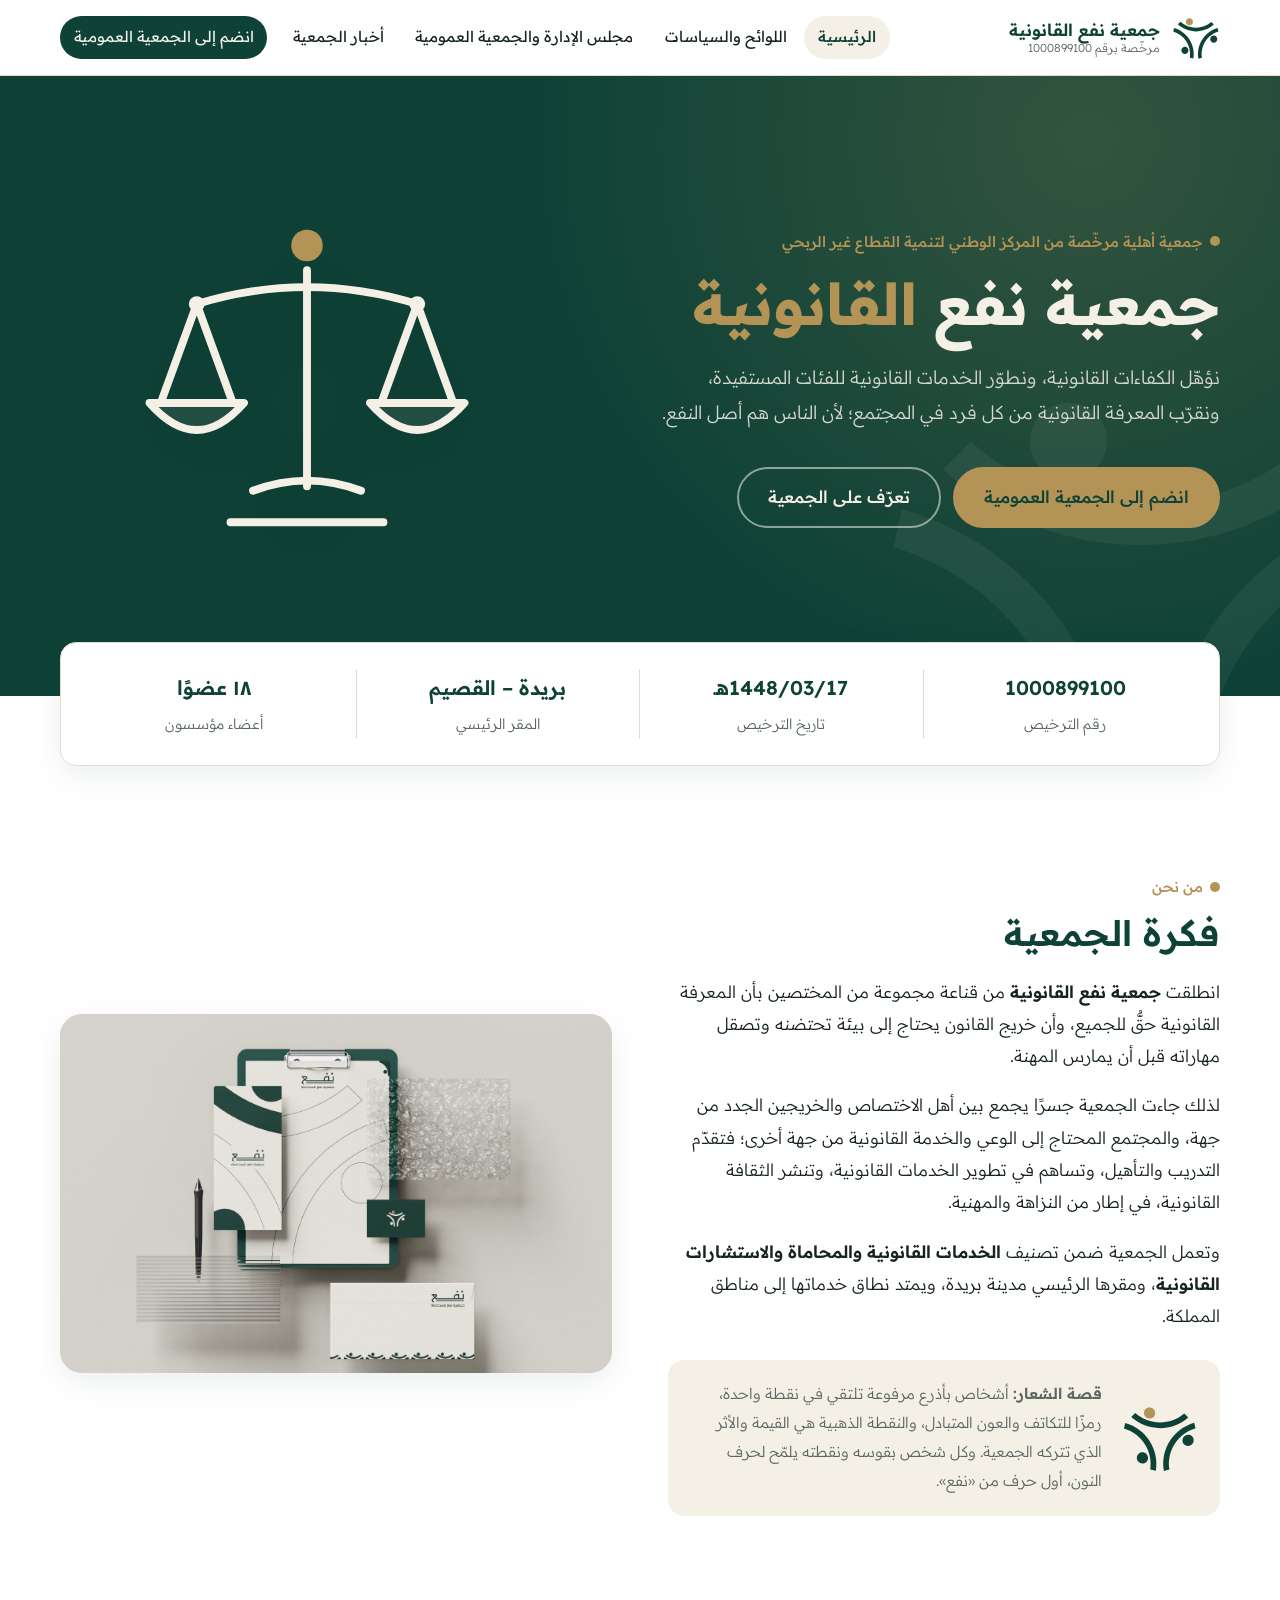
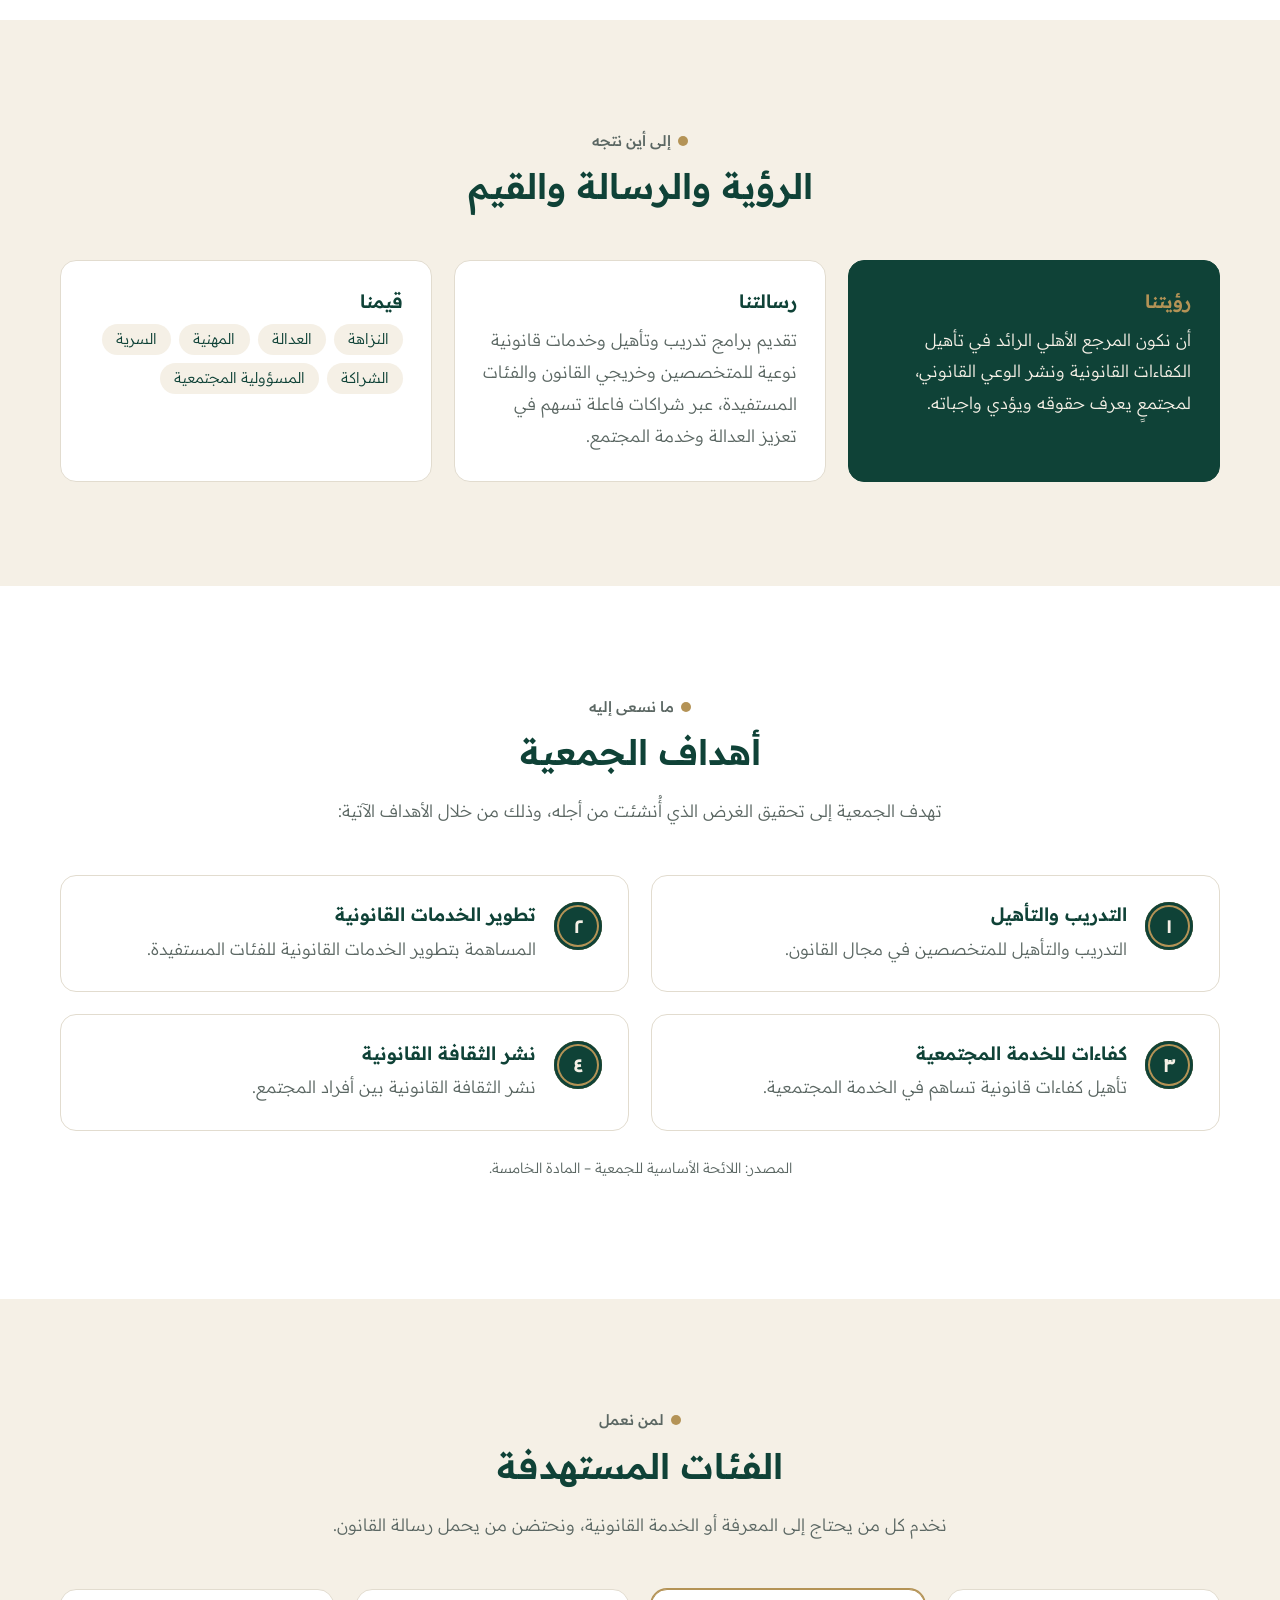
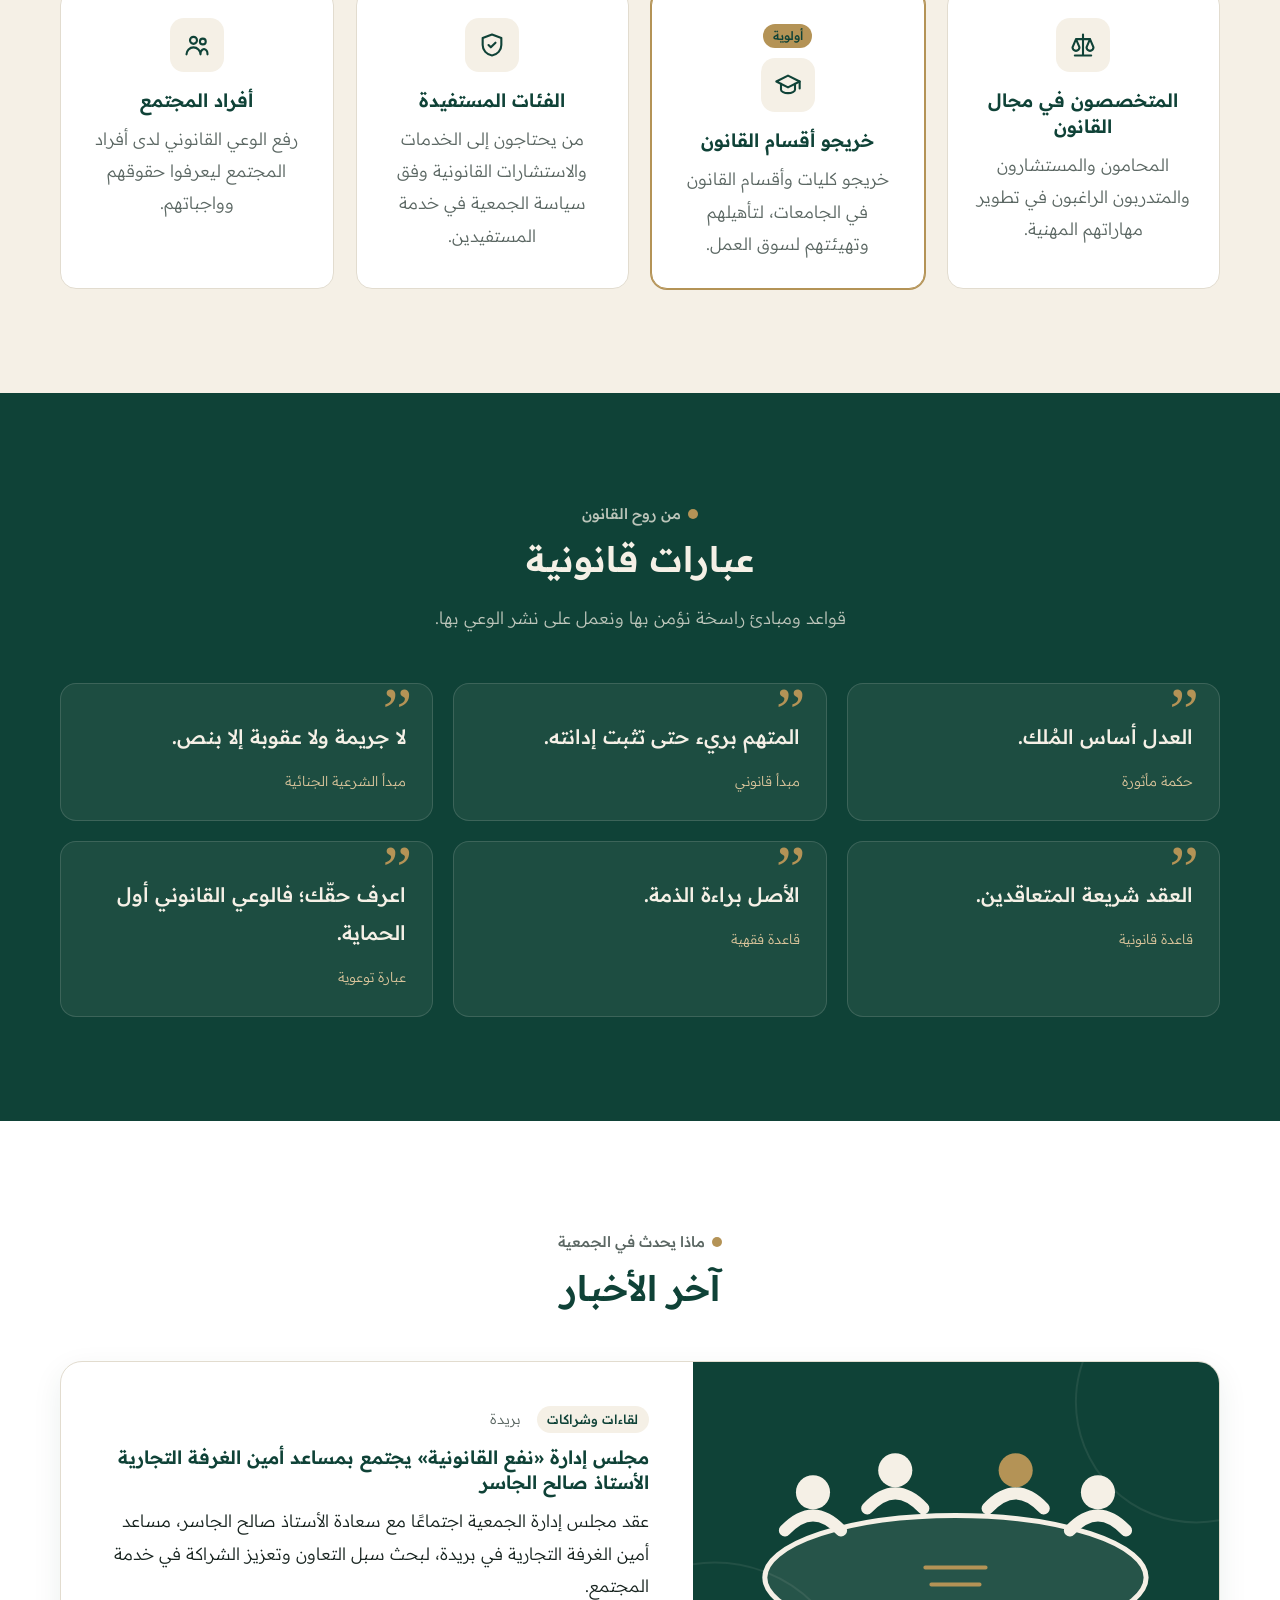
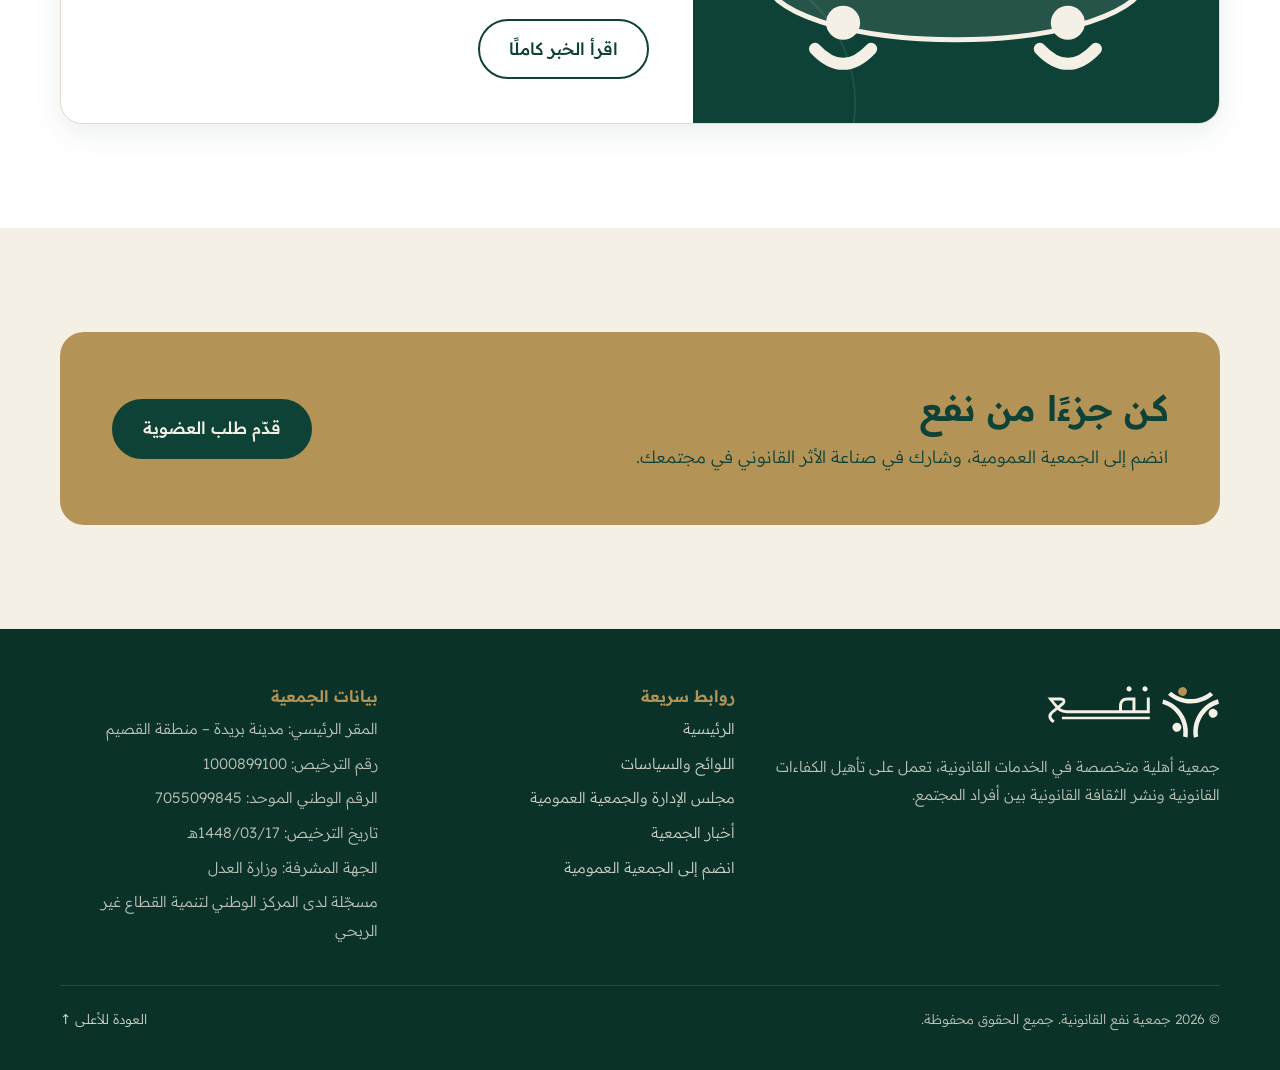
==== commit d647f91f: "إضافة أعضاء مجلس الإدارة ومناصبهم وشهادة الترخيص - مجلس الإدارة (9 أعضاء) من خطاب المركز الوطني بتشك" ====
--- a/index.html
+++ b/index.html
@@ -249,6 +249,7 @@
           <ul>
             <li>المقر الرئيسي: مدينة بريدة – منطقة القصيم</li>
             <li>رقم الترخيص: 1000899100</li>
+            <li>الرقم الوطني الموحد: 7055099845</li>
             <li>تاريخ الترخيص: 1448/03/17هـ</li>
             <li>الجهة المشرفة: وزارة العدل</li>
             <li>مسجّلة لدى المركز الوطني لتنمية القطاع غير الربحي</li>
--- a/assets/css/styles.css
+++ b/assets/css/styles.css
@@ -293,6 +293,15 @@
 .board-empty p { color: var(--muted); max-width: 560px; margin-inline: auto; }
 .board-facts { display: flex; justify-content: center; gap: 12px; flex-wrap: wrap; margin-top: 18px; }
 .board-facts span { background: var(--cream); border-radius: 999px; padding: .25em 1em; font-size: .9rem; color: var(--green); }
+.leaders { display: grid; grid-template-columns: repeat(2, 1fr); gap: 16px; margin-bottom: 16px; }
+.leader {
+  display: flex; align-items: center; gap: 18px;
+  background: var(--green); color: var(--cream); border-radius: var(--radius); padding: 22px 24px;
+}
+.leader h3 { color: var(--cream); margin: 0; font-size: 1.1rem; }
+.leader .role { display: inline-block; color: var(--gold); font-size: .88rem; font-weight: 500; }
+.avatar-lg { width: 60px; height: 60px; font-size: 1.3rem; background: var(--gold); color: var(--green); }
+#board .board-facts { margin-top: 22px; }
 .divider { display: flex; align-items: center; gap: 16px; margin: 64px 0; color: var(--gold); }
 .divider::before, .divider::after { content: ""; flex: 1; height: 1px; background: var(--line); }
 
@@ -376,7 +385,7 @@
   .hero-art img { width: 200px; }
   .facts-grid { grid-template-columns: repeat(2, 1fr); row-gap: 22px; }
   .fact:nth-child(3) { border-inline-start: 0; }
-  .goals, .cards-2, .policy-list, .footer-grid { grid-template-columns: 1fr; }
+  .goals, .cards-2, .policy-list, .footer-grid, .leaders { grid-template-columns: 1fr; }
 }
 
 /* الجوال */
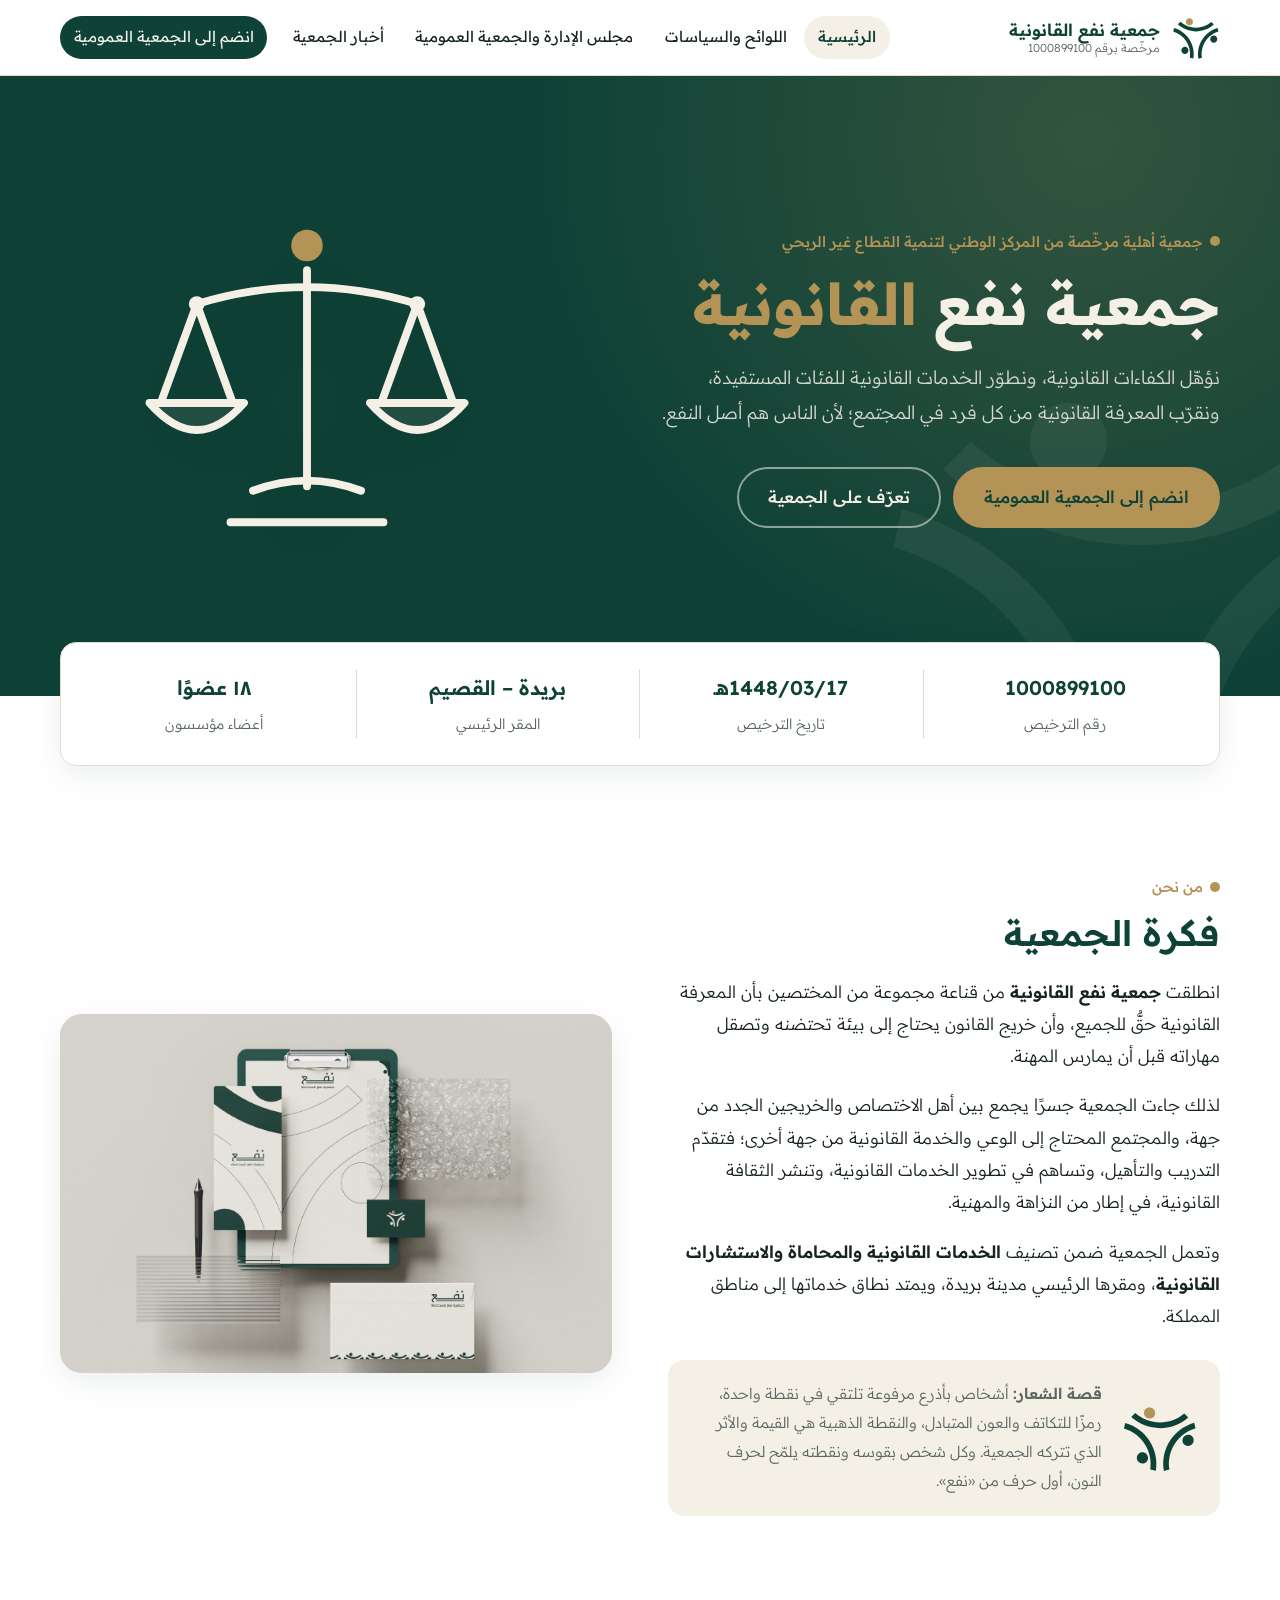
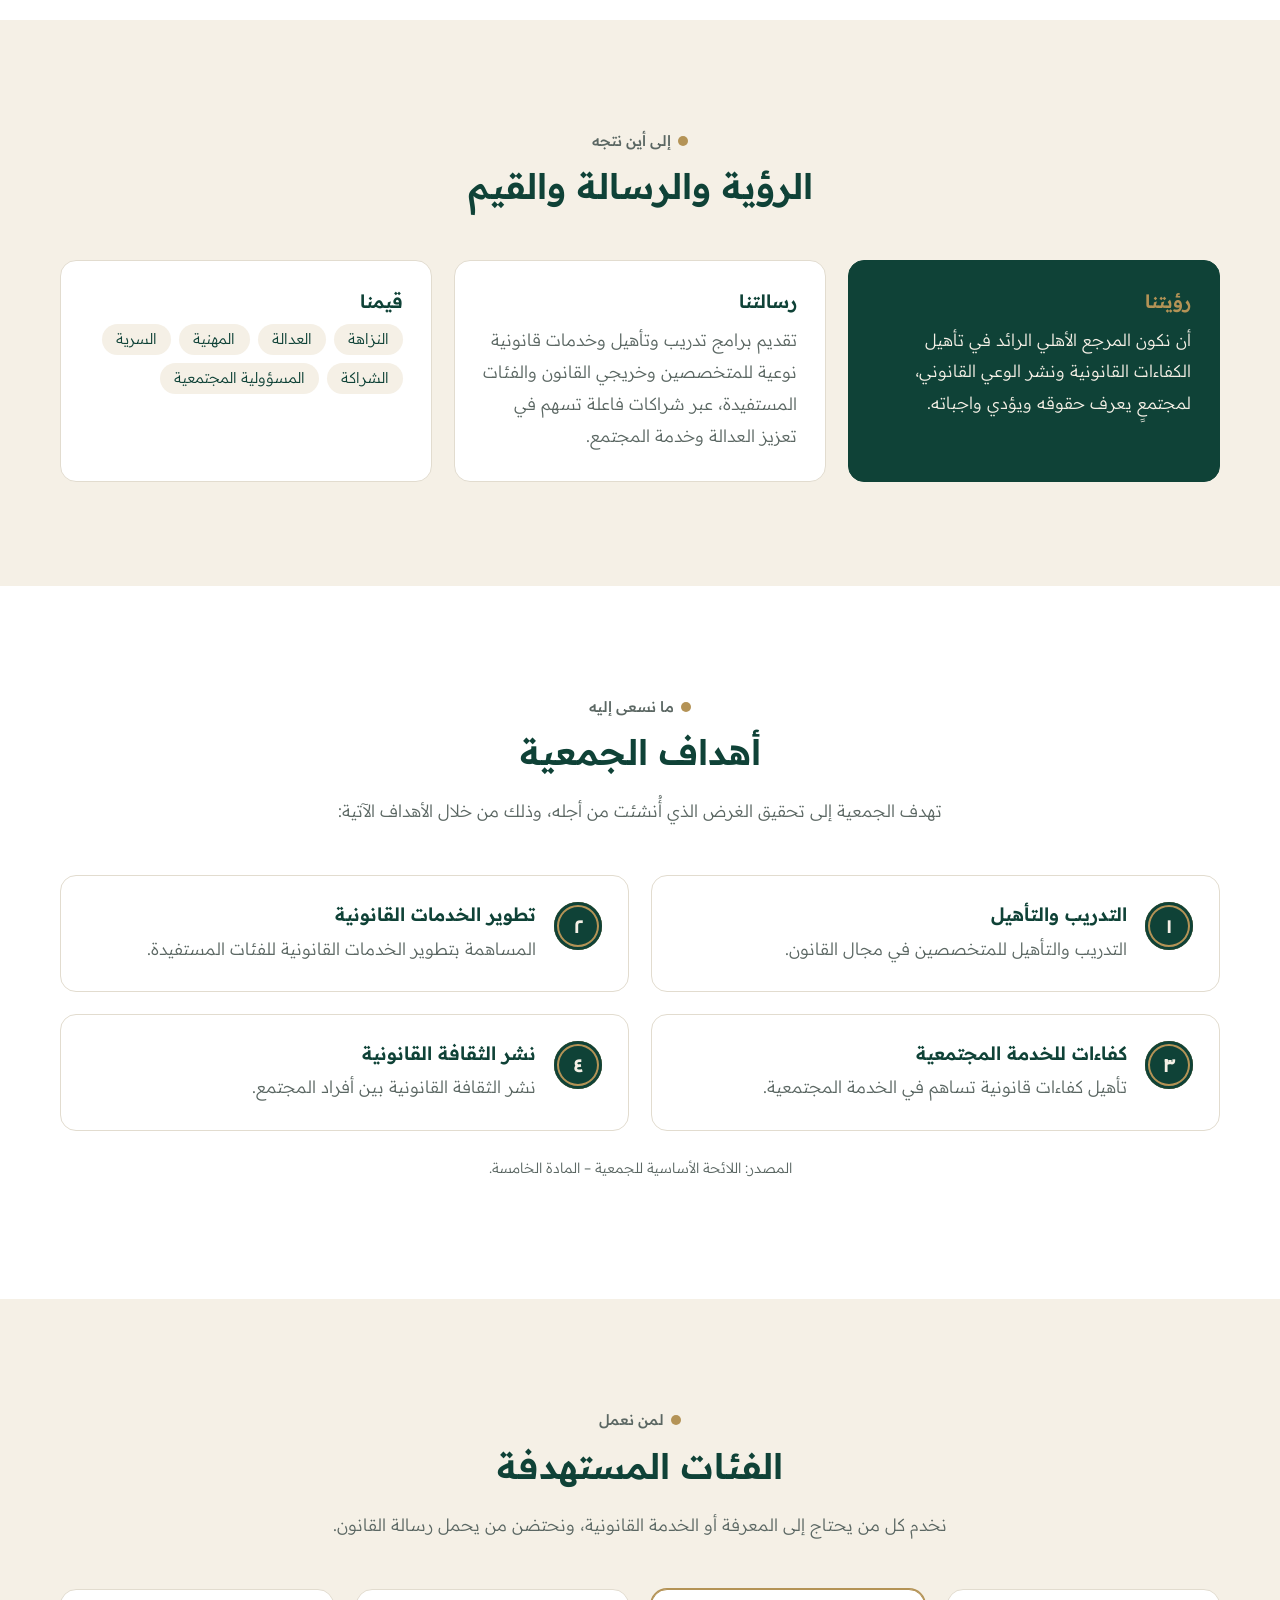
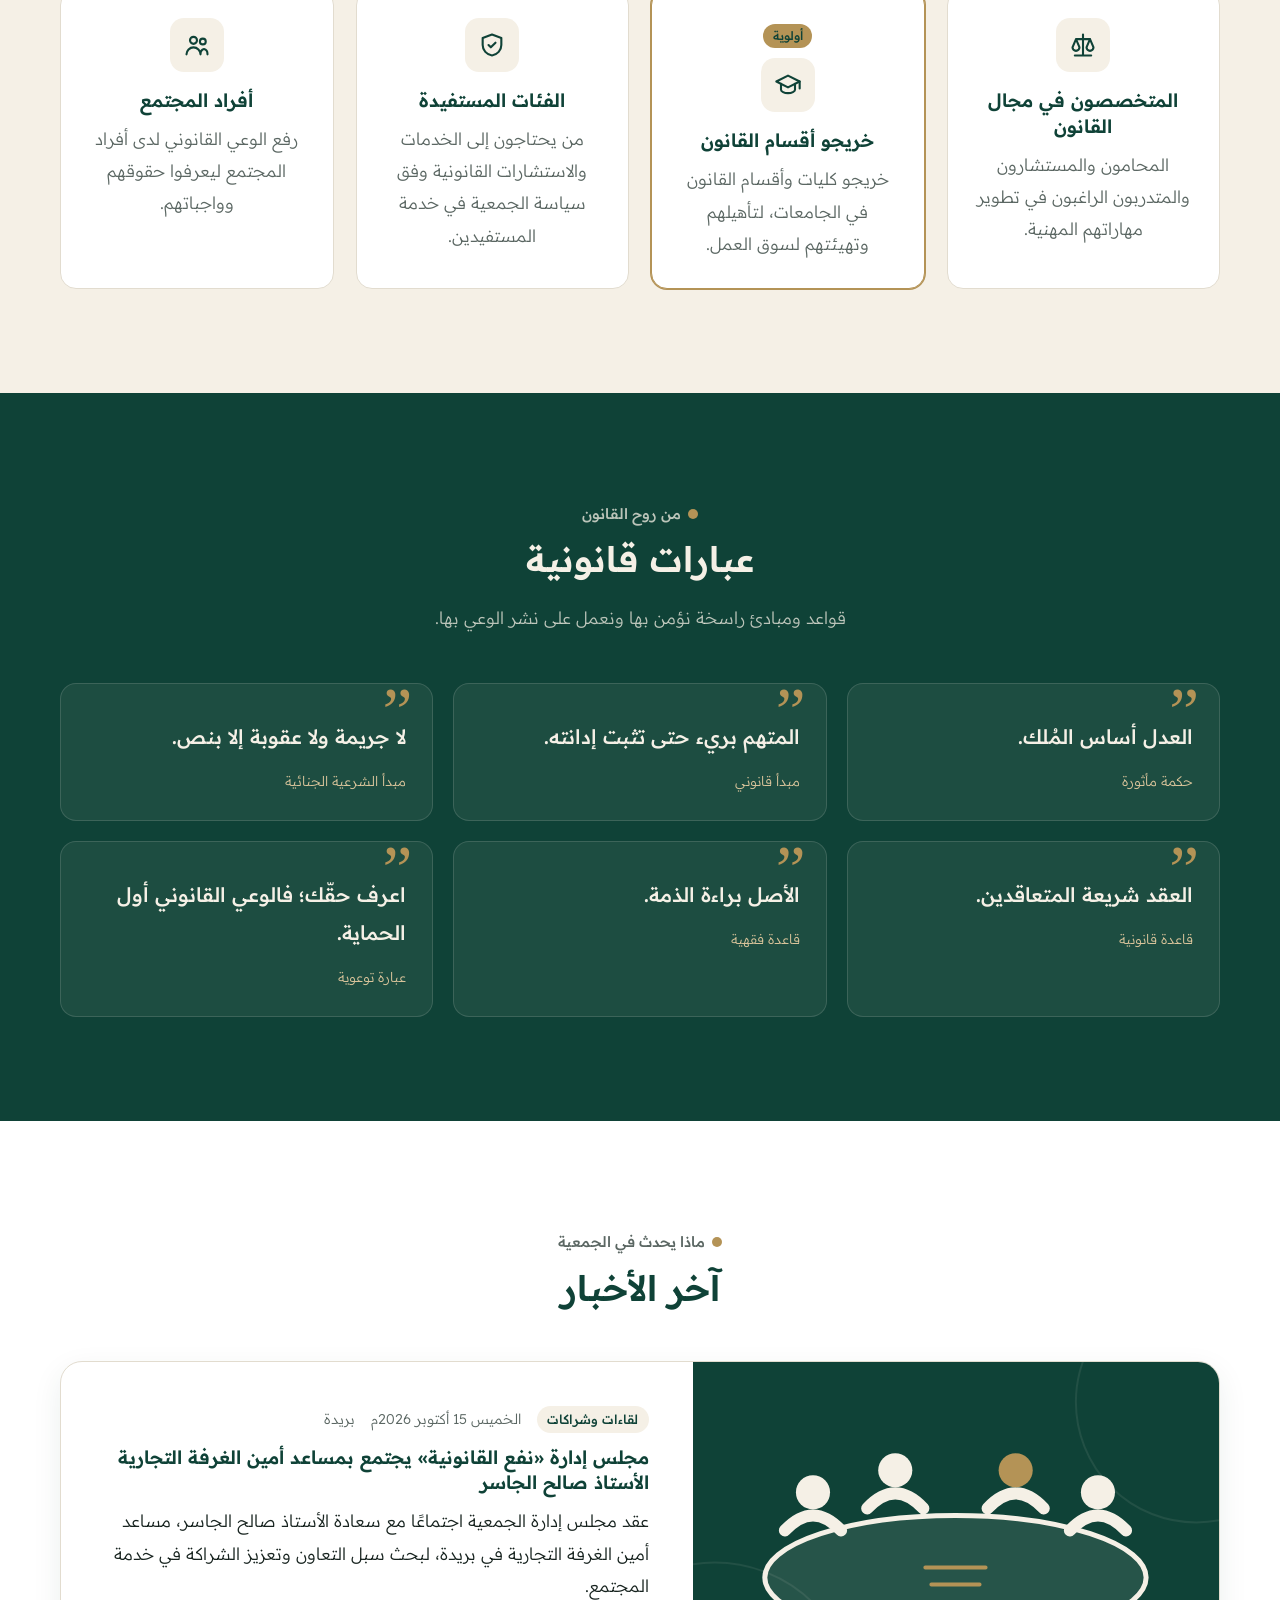
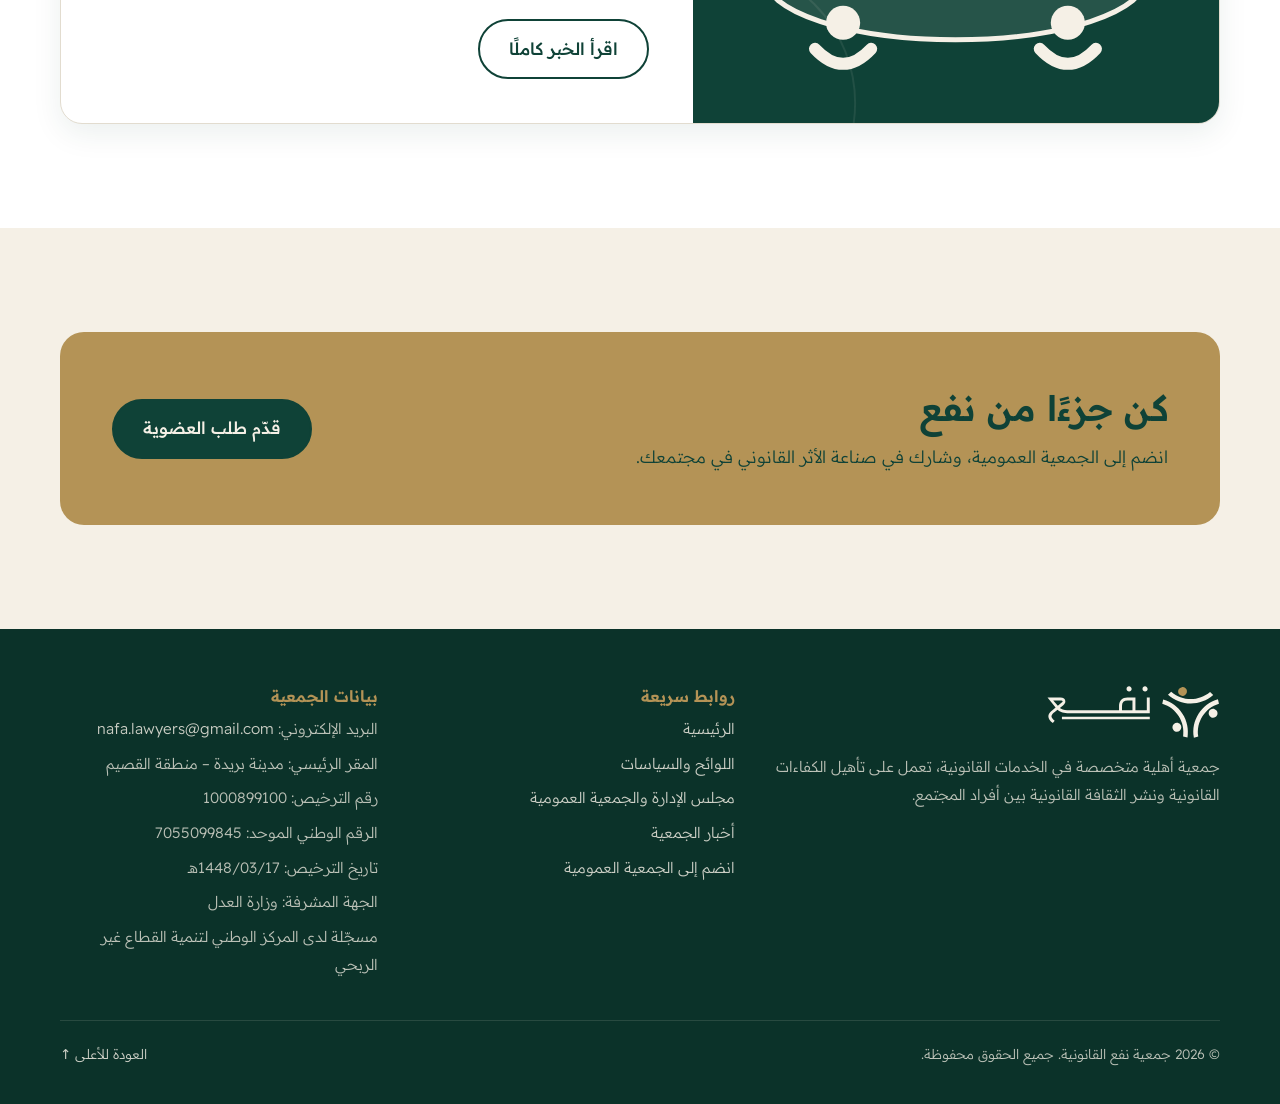
==== commit af21ade2: "إضافة بريد الجمعية وربط نموذج العضوية وتاريخ خبر الاجتماع - بريد الجمعية nafa.lawyers@gmail.com في ا" ====
--- a/index.html
+++ b/index.html
@@ -204,7 +204,7 @@
         <article class="news-card">
           <img src="assets/img/meeting.svg" alt="رسم توضيحي لاجتماع مجلس الإدارة" width="640" height="360" loading="lazy">
           <div class="news-body">
-            <div class="news-meta"><span class="tag">لقاءات وشراكات</span><span>بريدة</span></div>
+            <div class="news-meta"><span class="tag">لقاءات وشراكات</span><span>الخميس 15 أكتوبر 2026م</span><span>بريدة</span></div>
             <h3>مجلس إدارة «نفع القانونية» يجتمع بمساعد أمين الغرفة التجارية الأستاذ صالح الجاسر</h3>
             <p>عقد مجلس إدارة الجمعية اجتماعًا مع سعادة الأستاذ صالح الجاسر، مساعد أمين الغرفة التجارية في بريدة، لبحث سبل التعاون وتعزيز الشراكة في خدمة المجتمع.</p>
             <a href="news.html#jasser-meeting" class="btn btn-outline">اقرأ الخبر كاملًا</a>
@@ -247,6 +247,7 @@
         <div>
           <h4>بيانات الجمعية</h4>
           <ul>
+            <li>البريد الإلكتروني: <a href="mailto:nafa.lawyers@gmail.com">nafa.lawyers@gmail.com</a></li>
             <li>المقر الرئيسي: مدينة بريدة – منطقة القصيم</li>
             <li>رقم الترخيص: 1000899100</li>
             <li>الرقم الوطني الموحد: 7055099845</li>
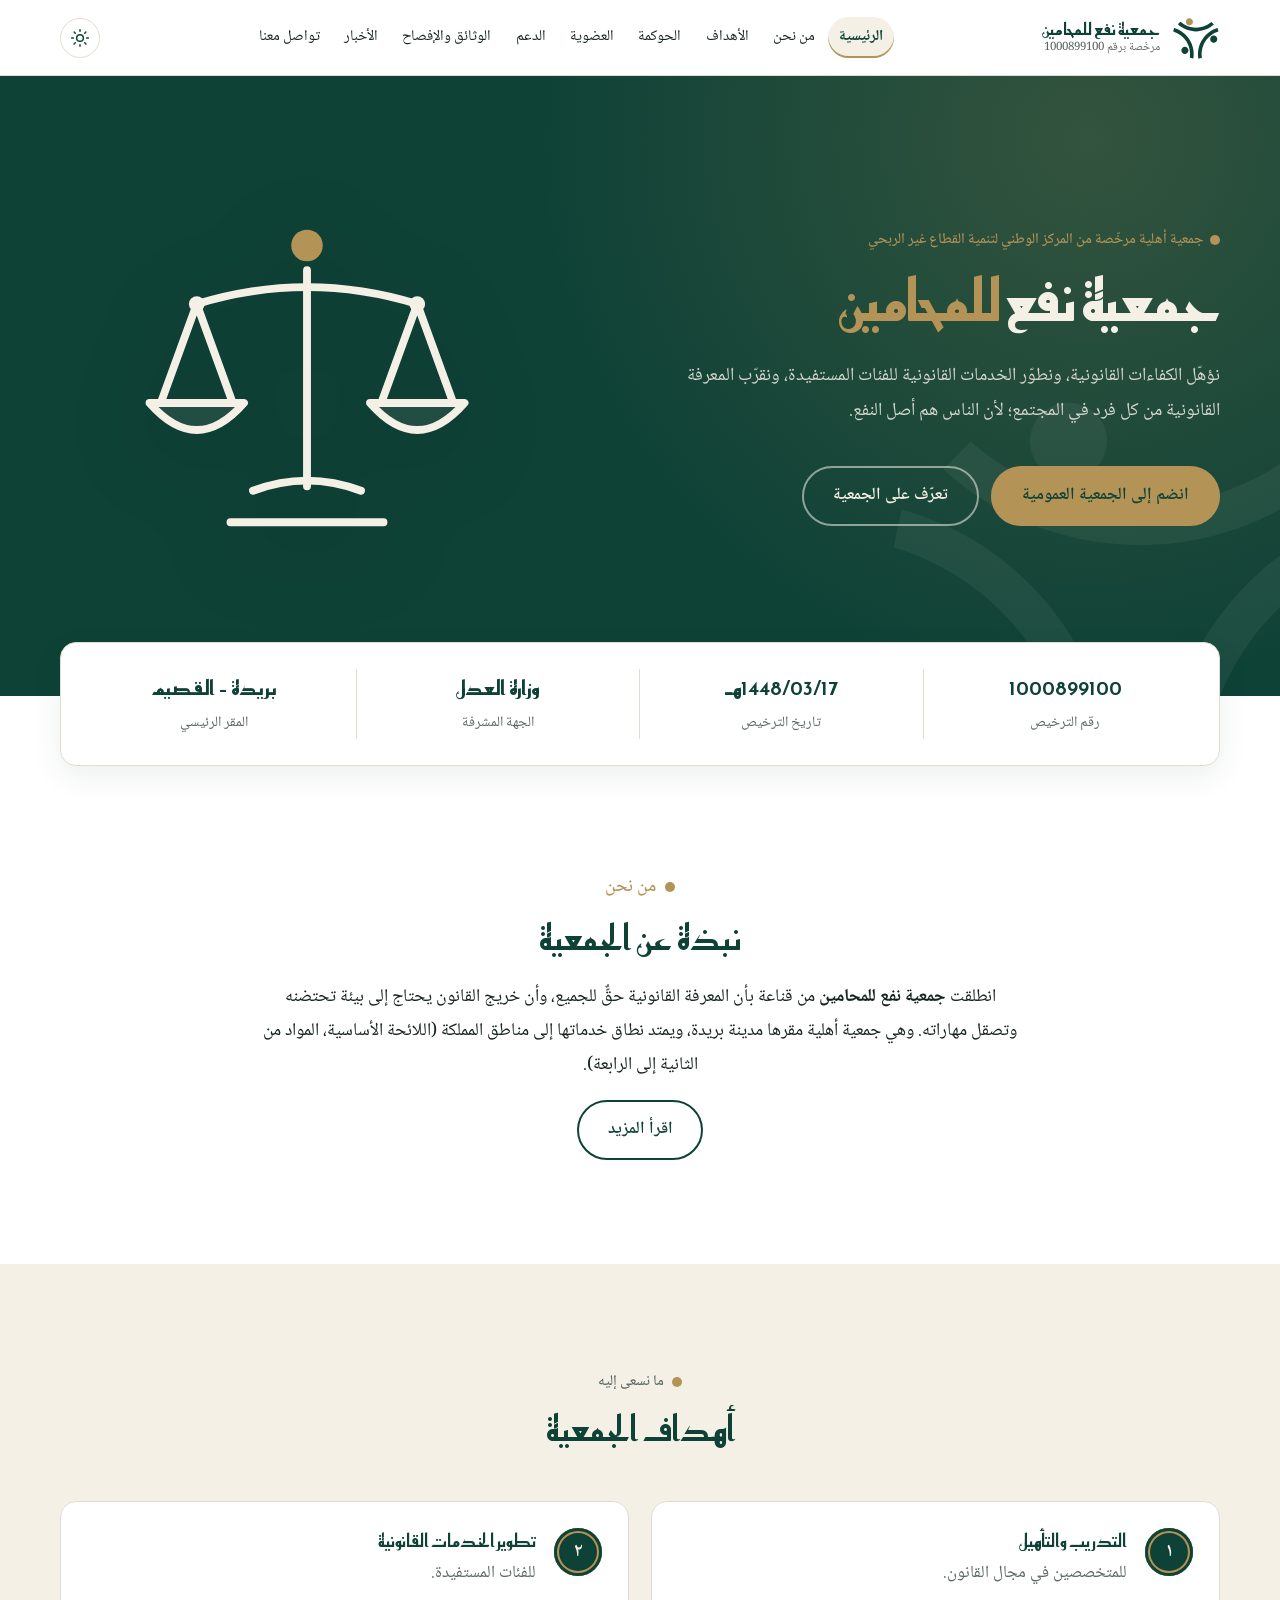
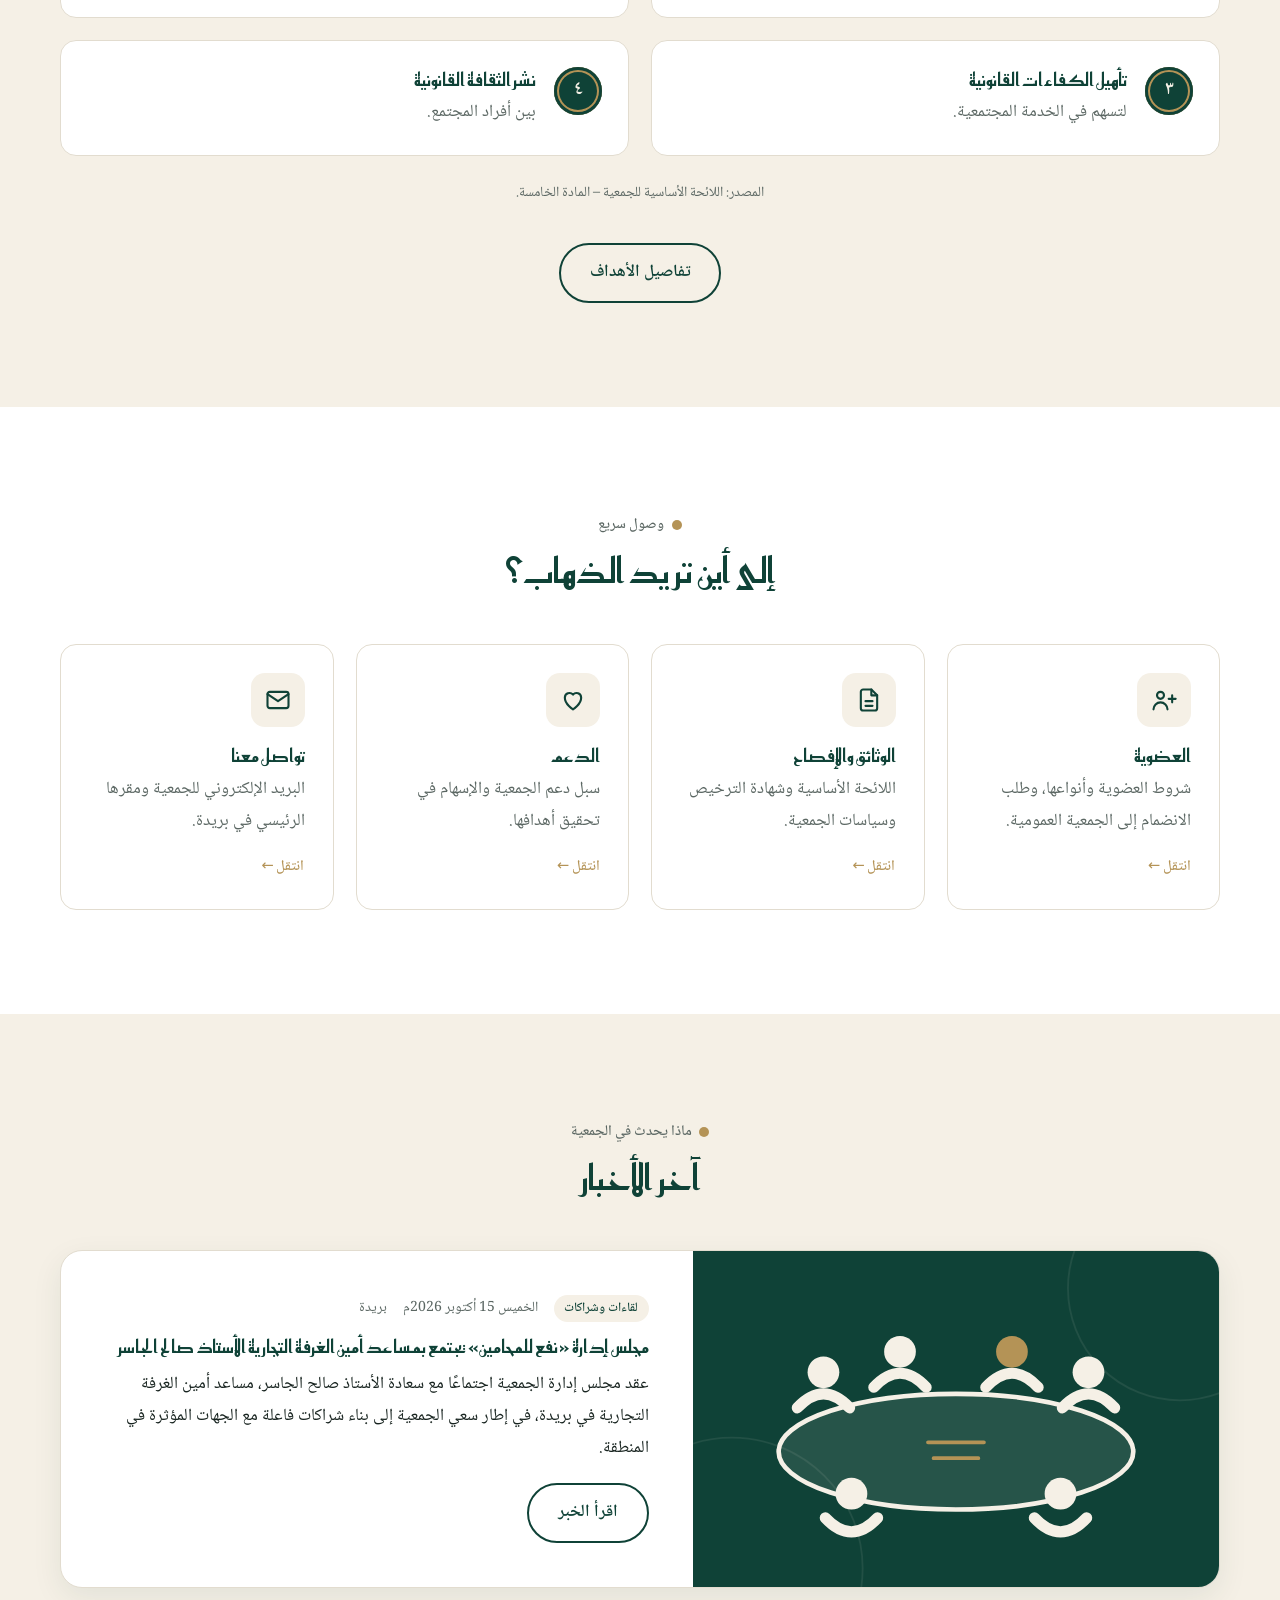
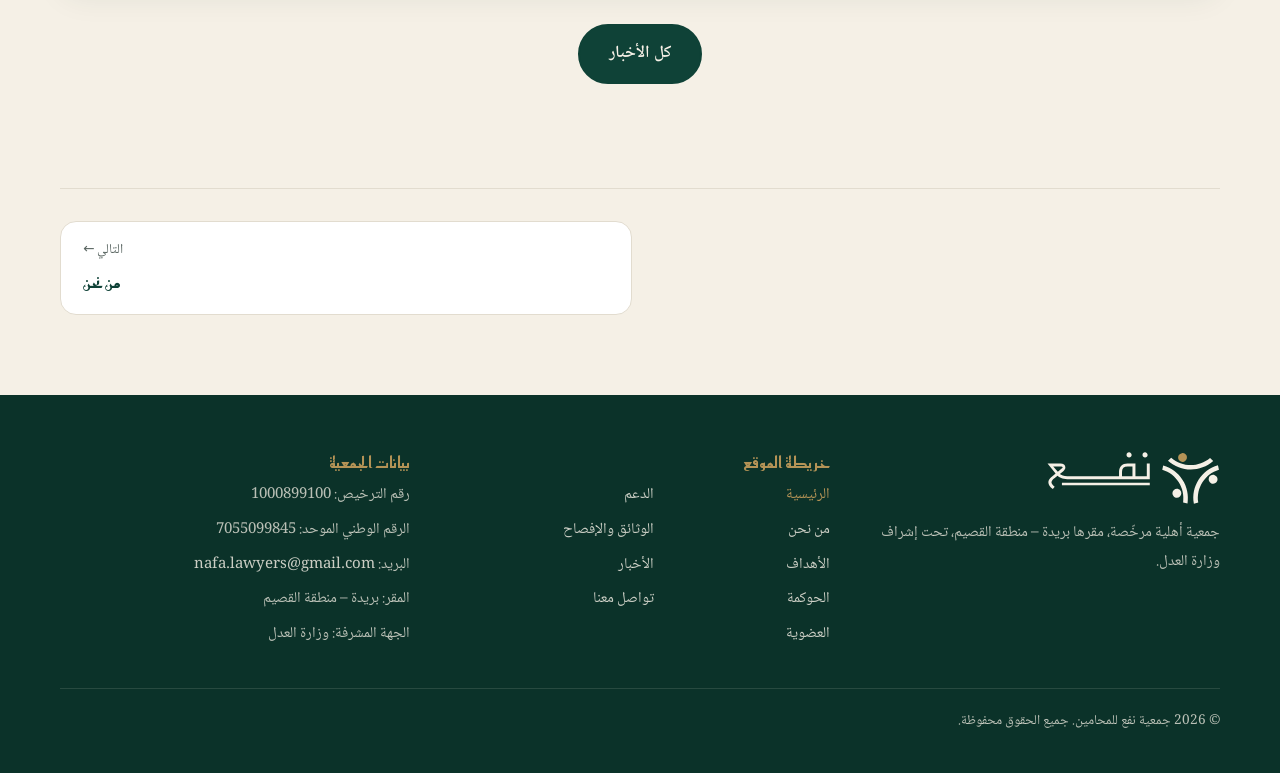
==== commit 92aba28d: "تحويل الموقع إلى بنية متعددة الصفحات: الأساس والصفحة الرئيسية - مصفوفة NAV واحدة في layout.js تولّد " ====
--- a/index.html
+++ b/index.html
@@ -3,48 +3,73 @@
 <head>
   <meta charset="utf-8">
   <meta name="viewport" content="width=device-width, initial-scale=1">
-  <title>جمعية نفع القانونية</title>
-  <meta name="description" content="جمعية نفع القانونية: جمعية أهلية مقرها بريدة، تُعنى بتأهيل المتخصصين وخريجي القانون، وتطوير الخدمات القانونية، ونشر الثقافة القانونية في المجتمع.">
+  <title>جمعية نفع للمحامين | بريدة – القصيم</title>
+  <meta name="description" content="جمعية نفع للمحامين: جمعية أهلية مرخّصة برقم 1000899100، مقرها بريدة – منطقة القصيم، تحت إشراف وزارة العدل، تهدف إلى تأهيل المتخصصين في القانون وتطوير الخدمات القانونية ونشر الثقافة القانونية.">
+  <meta name="theme-color" content="#0f4237">
   <link rel="icon" href="assets/img/favicon.svg" type="image/svg+xml">
+  <link rel="apple-touch-icon" href="assets/img/icon-180.png">
   <link rel="preconnect" href="https://fonts.googleapis.com">
   <link rel="preconnect" href="https://fonts.gstatic.com" crossorigin>
-  <link href="https://fonts.googleapis.com/css2?family=Readex+Pro:wght@300;400;500;600;700&display=swap" rel="stylesheet">
-  <link rel="stylesheet" href="assets/css/styles.css">
+  <link href="https://fonts.googleapis.com/css2?family=Noto+Naskh+Arabic:wght@400;500;600;700&family=Reem+Kufi:wght@400;500;600;700&display=swap" rel="stylesheet">
+  <link rel="stylesheet" href="assets/css/style.css">
+  <script>try{var t=localStorage.getItem('nafa-theme');if(t)document.documentElement.dataset.theme=t}catch(e){}</script>
 </head>
-<body id="top">
-  <header class="site-header">
+<body data-page="index.html">
+  <!-- الترويسة والتذييل والتنقل تُولَّد من assets/js/layout.js -->
+  <header id="site-header" class="site-header">
     <div class="container nav-bar">
-      <a href="index.html" class="brand" aria-label="جمعية نفع القانونية - الرئيسية">
-        <img src="assets/img/symbol.svg" alt="" width="48" height="44">
-        <span class="brand-text"><b>جمعية نفع القانونية</b><small>مرخّصة برقم 1000899100</small></span>
-      </a>
-      <button class="nav-toggle" aria-label="فتح القائمة" aria-expanded="false" aria-controls="main-nav">
-        <span></span><span></span><span></span>
-      </button>
-      <nav id="main-nav" class="main-nav" aria-label="القائمة الرئيسية">
-        <a href="index.html" aria-current="page">الرئيسية</a>
-        <a href="regulations.html">اللوائح والسياسات</a>
-        <a href="board.html">مجلس الإدارة والجمعية العمومية</a>
-        <a href="news.html">أخبار الجمعية</a>
-        <a href="join.html" class="nav-cta">انضم إلى الجمعية العمومية</a>
-      </nav>
+      <a href="index.html" class="brand"><img src="assets/img/symbol.svg" alt="" width="48" height="44"><span class="brand-text"><b>جمعية نفع للمحامين</b></span></a>
     </div>
   </header>
+  <noscript>
+    <nav class="noscript-nav" aria-label="القائمة الرئيسية">
+      <ul class="container">
+        <li><a href="index.html">الرئيسية</a></li>
+        <li><a href="about.html">من نحن</a></li>
+        <li><a href="goals.html">الأهداف</a></li>
+        <li><a href="governance.html">الحوكمة</a></li>
+        <li><a href="membership.html">العضوية</a></li>
+        <li><a href="support.html">الدعم</a></li>
+        <li><a href="documents.html">الوثائق والإفصاح</a></li>
+        <li><a href="news.html">الأخبار</a></li>
+        <li><a href="contact.html">تواصل معنا</a></li>
+      </ul>
+    </nav>
+  </noscript>
 
-  <main>
+  <main id="main">
+    <!-- القيادة: يظهر القسم تلقائيًا عند توفر الصور الثلاث في assets/img/leaders/ -->
+    <section class="leadership is-pending" aria-label="القيادة">
+      <div class="container leaders-row">
+        <figure class="leader-photo">
+          <img src="assets/img/leaders/crown-prince.jpg" alt="صاحب السمو الملكي الأمير محمد بن سلمان بن عبدالعزيز آل سعود" width="360" height="450">
+          <figcaption><small>صاحب السمو الملكي الأمير</small><b>محمد بن سلمان بن عبدالعزيز آل سعود</b><span>ولي العهد رئيس مجلس الوزراء</span></figcaption>
+        </figure>
+        <figure class="leader-photo leader-main">
+          <img src="assets/img/leaders/king.jpg" alt="خادم الحرمين الشريفين الملك سلمان بن عبدالعزيز آل سعود" width="360" height="450">
+          <figcaption><small>خادم الحرمين الشريفين</small><b>الملك سلمان بن عبدالعزيز آل سعود</b><span>حفظه الله</span></figcaption>
+        </figure>
+        <figure class="leader-photo">
+          <img src="assets/img/leaders/qassim-governor.jpg" alt="صاحب السمو الملكي الأمير فيصل بن مشعل بن سعود بن عبدالعزيز" width="360" height="450">
+          <figcaption><small>صاحب السمو الملكي الأمير</small><b>فيصل بن مشعل بن سعود بن عبدالعزيز</b><span>أمير منطقة القصيم</span></figcaption>
+        </figure>
+      </div>
+    </section>
+
     <!-- البطل -->
     <section class="hero">
       <div class="container hero-inner">
         <div>
           <p class="eyebrow">جمعية أهلية مرخّصة من المركز الوطني لتنمية القطاع غير الربحي</p>
-          <h1>جمعية نفع <span>القانونية</span></h1>
+          <h1>جمعية نفع <span>للمحامين</span></h1>
+          <!-- مقترح: يحتاج اعتماد المجلس -->
           <p class="lead">
             نؤهّل الكفاءات القانونية، ونطوّر الخدمات القانونية للفئات المستفيدة،
             ونقرّب المعرفة القانونية من كل فرد في المجتمع؛ لأن الناس هم أصل النفع.
           </p>
           <div class="hero-actions">
-            <a href="join.html" class="btn btn-gold">انضم إلى الجمعية العمومية</a>
-            <a href="#about" class="btn btn-ghost">تعرّف على الجمعية</a>
+            <a href="membership.html" class="btn btn-gold">انضم إلى الجمعية العمومية</a>
+            <a href="about.html" class="btn btn-ghost">تعرّف على الجمعية</a>
           </div>
         </div>
         <div class="hero-art">
@@ -53,217 +78,111 @@
       </div>
     </section>
 
-    <!-- حقائق -->
+    <!-- بيانات الترخيص -->
     <section class="facts" aria-label="بيانات الجمعية">
       <div class="container facts-grid">
         <div class="fact"><strong>1000899100</strong><span>رقم الترخيص</span></div>
         <div class="fact"><strong>1448/03/17هـ</strong><span>تاريخ الترخيص</span></div>
+        <div class="fact"><strong>وزارة العدل</strong><span>الجهة المشرفة</span></div>
         <div class="fact"><strong>بريدة – القصيم</strong><span>المقر الرئيسي</span></div>
-        <div class="fact"><strong>١٨ عضوًا</strong><span>أعضاء مؤسسون</span></div>
       </div>
     </section>
 
-    <!-- فكرة الجمعية -->
+    <!-- نبذة -->
     <section id="about" class="section">
-      <div class="container two-col">
-        <div>
-          <p class="eyebrow">من نحن</p>
-          <h2>فكرة الجمعية</h2>
-          <p>
-            انطلقت <strong>جمعية نفع القانونية</strong> من قناعة مجموعة من المختصين بأن المعرفة القانونية
-            حقٌّ للجميع، وأن خريج القانون يحتاج إلى بيئة تحتضنه وتصقل مهاراته قبل أن يمارس المهنة.
-          </p>
-          <p>
-            لذلك جاءت الجمعية جسرًا يجمع بين أهل الاختصاص والخريجين الجدد من جهة، والمجتمع
-            المحتاج إلى الوعي والخدمة القانونية من جهة أخرى؛ فتقدّم التدريب والتأهيل، وتساهم في
-            تطوير الخدمات القانونية، وتنشر الثقافة القانونية، في إطار من النزاهة والمهنية.
-          </p>
-          <p>
-            وتعمل الجمعية ضمن تصنيف <strong>الخدمات القانونية والمحاماة والاستشارات القانونية</strong>،
-            ومقرها الرئيسي مدينة بريدة، ويمتد نطاق خدماتها إلى مناطق المملكة.
-          </p>
-          <div class="logo-story">
-            <img src="assets/img/symbol.svg" alt="رمز جمعية نفع" width="76" height="70">
-            <p>
-              <strong>قصة الشعار:</strong> أشخاص بأذرع مرفوعة تلتقي في نقطة واحدة، رمزًا للتكاتف والعون المتبادل،
-              والنقطة الذهبية هي القيمة والأثر الذي تتركه الجمعية. وكل شخص بقوسه ونقطته يلمّح لحرف النون،
-              أول حرف من «نفع».
-            </p>
-          </div>
-        </div>
-        <div class="media-frame">
-          <img src="assets/img/brand-stationery.jpg" alt="الهوية البصرية لجمعية نفع على المطبوعات" width="1400" height="910" loading="lazy">
-        </div>
-      </div>
-    </section>
-
-    <!-- الرؤية والرسالة -->
-    <section id="vision" class="section section-cream">
-      <div class="container">
-        <div class="section-head">
-          <p class="eyebrow">إلى أين نتجه</p>
-          <h2>الرؤية والرسالة والقيم</h2>
-        </div>
-        <div class="cards cards-3">
-          <article class="card card-green">
-            <h3>رؤيتنا</h3>
-            <p>أن نكون المرجع الأهلي الرائد في تأهيل الكفاءات القانونية ونشر الوعي القانوني، لمجتمعٍ يعرف حقوقه ويؤدي واجباته.</p>
-          </article>
-          <article class="card">
-            <h3>رسالتنا</h3>
-            <p>تقديم برامج تدريب وتأهيل وخدمات قانونية نوعية للمتخصصين وخريجي القانون والفئات المستفيدة، عبر شراكات فاعلة تسهم في تعزيز العدالة وخدمة المجتمع.</p>
-          </article>
-          <article class="card">
-            <h3>قيمنا</h3>
-            <ul class="chips">
-              <li>النزاهة</li><li>العدالة</li><li>المهنية</li><li>السرية</li><li>الشراكة</li><li>المسؤولية المجتمعية</li>
-            </ul>
-          </article>
-        </div>
+      <div class="container intro">
+        <p class="eyebrow">من نحن</p>
+        <h2>نبذة عن الجمعية</h2>
+        <!-- مقترح: يحتاج اعتماد المجلس (الجملة الأولى من «فكرة الجمعية») -->
+        <p>
+          انطلقت <strong>جمعية نفع للمحامين</strong> من قناعة بأن المعرفة القانونية حقٌّ للجميع، وأن خريج القانون يحتاج إلى بيئة تحتضنه وتصقل مهاراته.
+          وهي جمعية أهلية مقرها مدينة بريدة، ويمتد نطاق خدماتها إلى مناطق المملكة (اللائحة الأساسية، المواد من الثانية إلى الرابعة).
+        </p>
+        <a href="about.html" class="btn btn-outline">اقرأ المزيد</a>
       </div>
     </section>
 
     <!-- الأهداف -->
-    <section id="goals" class="section">
+    <section id="goals" class="section section-cream">
       <div class="container">
         <div class="section-head">
           <p class="eyebrow">ما نسعى إليه</p>
           <h2>أهداف الجمعية</h2>
-          <p>تهدف الجمعية إلى تحقيق الغرض الذي أُنشئت من أجله، وذلك من خلال الأهداف الآتية:</p>
         </div>
         <ol class="goals">
-          <li><div><h3>التدريب والتأهيل</h3><p>التدريب والتأهيل للمتخصصين في مجال القانون.</p></div></li>
-          <li><div><h3>تطوير الخدمات القانونية</h3><p>المساهمة بتطوير الخدمات القانونية للفئات المستفيدة.</p></div></li>
-          <li><div><h3>كفاءات للخدمة المجتمعية</h3><p>تأهيل كفاءات قانونية تساهم في الخدمة المجتمعية.</p></div></li>
-          <li><div><h3>نشر الثقافة القانونية</h3><p>نشر الثقافة القانونية بين أفراد المجتمع.</p></div></li>
+          <li><div><h3>التدريب والتأهيل</h3><p>للمتخصصين في مجال القانون.</p></div></li>
+          <li><div><h3>تطوير الخدمات القانونية</h3><p>للفئات المستفيدة.</p></div></li>
+          <li><div><h3>تأهيل الكفاءات القانونية</h3><p>لتسهم في الخدمة المجتمعية.</p></div></li>
+          <li><div><h3>نشر الثقافة القانونية</h3><p>بين أفراد المجتمع.</p></div></li>
         </ol>
         <p class="source-note">المصدر: اللائحة الأساسية للجمعية – المادة الخامسة.</p>
+        <p class="more-link"><a href="goals.html" class="btn btn-outline">تفاصيل الأهداف</a></p>
       </div>
     </section>
 
-    <!-- الفئات المستهدفة -->
-    <section id="audience" class="section section-cream audience">
+    <!-- بوابات سريعة -->
+    <section id="gates" class="section">
       <div class="container">
         <div class="section-head">
-          <p class="eyebrow">لمن نعمل</p>
-          <h2>الفئات المستهدفة</h2>
-          <p>نخدم كل من يحتاج إلى المعرفة أو الخدمة القانونية، ونحتضن من يحمل رسالة القانون.</p>
+          <p class="eyebrow">وصول سريع</p>
+          <h2>إلى أين تريد الذهاب؟</h2>
         </div>
         <div class="cards cards-4">
-          <article class="card">
-            <span class="icon"><svg viewBox="0 0 24 24" fill="none" stroke="currentColor" stroke-width="1.8" stroke-linecap="round" stroke-linejoin="round"><path d="M12 3v18M5 21h14M6 7l-3 7a3 3 0 0 0 6 0L6 7zm12 0l-3 7a3 3 0 0 0 6 0l-3-7zM6 7h12"/></svg></span>
-            <h3>المتخصصون في مجال القانون</h3>
-            <p>المحامون والمستشارون والمتدربون الراغبون في تطوير مهاراتهم المهنية.</p>
-          </article>
-          <article class="card highlight">
-            <span class="badge">أولوية</span><br>
-            <span class="icon"><svg viewBox="0 0 24 24" fill="none" stroke="currentColor" stroke-width="1.8" stroke-linecap="round" stroke-linejoin="round"><path d="M22 9L12 4 2 9l10 5 10-5z"/><path d="M6 11v5c0 1.5 2.7 3 6 3s6-1.5 6-3v-5M22 9v6"/></svg></span>
-            <h3>خريجو أقسام القانون</h3>
-            <p>خريجو كليات وأقسام القانون في الجامعات، لتأهيلهم وتهيئتهم لسوق العمل.</p>
-          </article>
-          <article class="card">
-            <span class="icon"><svg viewBox="0 0 24 24" fill="none" stroke="currentColor" stroke-width="1.8" stroke-linecap="round" stroke-linejoin="round"><path d="M12 3l8 3v6c0 4.5-3.4 8.3-8 9-4.6-.7-8-4.5-8-9V6l8-3z"/><path d="M9 12l2 2 4-4"/></svg></span>
-            <h3>الفئات المستفيدة</h3>
-            <p>من يحتاجون إلى الخدمات والاستشارات القانونية وفق سياسة الجمعية في خدمة المستفيدين.</p>
-          </article>
-          <article class="card">
-            <span class="icon"><svg viewBox="0 0 24 24" fill="none" stroke="currentColor" stroke-width="1.8" stroke-linecap="round" stroke-linejoin="round"><circle cx="9" cy="8" r="3"/><circle cx="17" cy="9" r="2.5"/><path d="M3 20c0-3.3 2.7-6 6-6s6 2.7 6 6M15 20c0-2.3.9-4 3-4.5 2 .4 3 2 3 4.5"/></svg></span>
-            <h3>أفراد المجتمع</h3>
-            <p>رفع الوعي القانوني لدى أفراد المجتمع ليعرفوا حقوقهم وواجباتهم.</p>
-          </article>
-        </div>
-      </div>
-    </section>
-
-    <!-- عبارات قانونية -->
-    <section id="maxims" class="section section-green">
-      <div class="container">
-        <div class="section-head">
-          <p class="eyebrow">من روح القانون</p>
-          <h2>عبارات قانونية</h2>
-          <p>قواعد ومبادئ راسخة نؤمن بها ونعمل على نشر الوعي بها.</p>
-        </div>
-        <div class="maxims">
-          <blockquote class="maxim"><p>العدل أساس المُلك.</p><cite>حكمة مأثورة</cite></blockquote>
-          <blockquote class="maxim"><p>المتهم بريء حتى تثبت إدانته.</p><cite>مبدأ قانوني</cite></blockquote>
-          <blockquote class="maxim"><p>لا جريمة ولا عقوبة إلا بنص.</p><cite>مبدأ الشرعية الجنائية</cite></blockquote>
-          <blockquote class="maxim"><p>العقد شريعة المتعاقدين.</p><cite>قاعدة قانونية</cite></blockquote>
-          <blockquote class="maxim"><p>الأصل براءة الذمة.</p><cite>قاعدة فقهية</cite></blockquote>
-          <blockquote class="maxim"><p>اعرف حقّك؛ فالوعي القانوني أول الحماية.</p><cite>عبارة توعوية</cite></blockquote>
+          <a class="card gate" href="membership.html">
+            <span class="icon"><svg viewBox="0 0 24 24" fill="none" stroke="currentColor" stroke-width="1.8" stroke-linecap="round" stroke-linejoin="round"><circle cx="9" cy="8" r="3"/><path d="M3 20c0-3.3 2.7-6 6-6s6 2.7 6 6M19 8v6M16 11h6"/></svg></span>
+            <h3>العضوية</h3>
+            <p>شروط العضوية وأنواعها، وطلب الانضمام إلى الجمعية العمومية.</p>
+            <span class="go">انتقل ←</span>
+          </a>
+          <a class="card gate" href="documents.html">
+            <span class="icon"><svg viewBox="0 0 24 24" fill="none" stroke="currentColor" stroke-width="1.8" stroke-linecap="round" stroke-linejoin="round"><path d="M14 3H7a2 2 0 0 0-2 2v14a2 2 0 0 0 2 2h10a2 2 0 0 0 2-2V8l-5-5z"/><path d="M14 3v5h5M9 13h6M9 17h6"/></svg></span>
+            <h3>الوثائق والإفصاح</h3>
+            <p>اللائحة الأساسية وشهادة الترخيص وسياسات الجمعية.</p>
+            <span class="go">انتقل ←</span>
+          </a>
+          <a class="card gate" href="support.html">
+            <span class="icon"><svg viewBox="0 0 24 24" fill="none" stroke="currentColor" stroke-width="1.8" stroke-linecap="round" stroke-linejoin="round"><path d="M12 20s-7-4.4-7-10a4 4 0 0 1 7-2.6A4 4 0 0 1 19 10c0 5.6-7 10-7 10z"/></svg></span>
+            <h3>الدعم</h3>
+            <p>سبل دعم الجمعية والإسهام في تحقيق أهدافها.</p>
+            <span class="go">انتقل ←</span>
+          </a>
+          <a class="card gate" href="contact.html">
+            <span class="icon"><svg viewBox="0 0 24 24" fill="none" stroke="currentColor" stroke-width="1.8" stroke-linecap="round" stroke-linejoin="round"><rect x="3" y="5" width="18" height="14" rx="2"/><path d="M3 7l9 6 9-6"/></svg></span>
+            <h3>تواصل معنا</h3>
+            <p>البريد الإلكتروني للجمعية ومقرها الرئيسي في بريدة.</p>
+            <span class="go">انتقل ←</span>
+          </a>
         </div>
       </div>
     </section>
 
     <!-- آخر الأخبار -->
-    <section id="latest-news" class="section">
+    <section id="latest-news" class="section section-cream">
       <div class="container">
         <div class="section-head">
           <p class="eyebrow">ماذا يحدث في الجمعية</p>
           <h2>آخر الأخبار</h2>
         </div>
-        <article class="news-card">
-          <img src="assets/img/meeting.svg" alt="رسم توضيحي لاجتماع مجلس الإدارة" width="640" height="360" loading="lazy">
-          <div class="news-body">
-            <div class="news-meta"><span class="tag">لقاءات وشراكات</span><span>الخميس 15 أكتوبر 2026م</span><span>بريدة</span></div>
-            <h3>مجلس إدارة «نفع القانونية» يجتمع بمساعد أمين الغرفة التجارية الأستاذ صالح الجاسر</h3>
-            <p>عقد مجلس إدارة الجمعية اجتماعًا مع سعادة الأستاذ صالح الجاسر، مساعد أمين الغرفة التجارية في بريدة، لبحث سبل التعاون وتعزيز الشراكة في خدمة المجتمع.</p>
-            <a href="news.html#jasser-meeting" class="btn btn-outline">اقرأ الخبر كاملًا</a>
-          </div>
-        </article>
-      </div>
-    </section>
-
-    <!-- دعوة للانضمام -->
-    <section class="section section-cream">
-      <div class="container">
-        <div class="cta-band">
-          <div>
-            <h2>كن جزءًا من نفع</h2>
-            <p>انضم إلى الجمعية العمومية، وشارك في صناعة الأثر القانوني في مجتمعك.</p>
-          </div>
-          <a href="join.html" class="btn">قدّم طلب العضوية</a>
+        <div class="news-list">
+          <article class="news-card">
+            <img src="assets/img/meeting.svg" alt="رسم توضيحي لاجتماع مجلس الإدارة" width="640" height="360" loading="lazy">
+            <div class="news-body">
+              <div class="news-meta"><span class="tag">لقاءات وشراكات</span><span>الخميس 15 أكتوبر 2026م</span><span>بريدة</span></div>
+              <h3>مجلس إدارة «نفع للمحامين» يجتمع بمساعد أمين الغرفة التجارية الأستاذ صالح الجاسر</h3>
+              <p>عقد مجلس إدارة الجمعية اجتماعًا مع سعادة الأستاذ صالح الجاسر، مساعد أمين الغرفة التجارية في بريدة، في إطار سعي الجمعية إلى بناء شراكات فاعلة مع الجهات المؤثرة في المنطقة.</p>
+              <a href="news.html" class="btn btn-outline">اقرأ الخبر</a>
+            </div>
+          </article>
+          <!-- TODO: الخبر الثاني — لا يوجد في content/nafa-facts.md سوى خبر واحد -->
         </div>
+        <p class="more-link"><a href="news.html" class="btn">كل الأخبار</a></p>
       </div>
     </section>
   </main>
 
-  <footer class="site-footer">
-    <div class="container">
-      <div class="footer-grid">
-        <div>
-          <img src="assets/img/logo-light.svg" alt="شعار جمعية نفع" width="174" height="54">
-          <p>جمعية أهلية متخصصة في الخدمات القانونية، تعمل على تأهيل الكفاءات القانونية ونشر الثقافة القانونية بين أفراد المجتمع.</p>
-        </div>
-        <div>
-          <h4>روابط سريعة</h4>
-          <ul>
-            <li><a href="index.html">الرئيسية</a></li>
-            <li><a href="regulations.html">اللوائح والسياسات</a></li>
-            <li><a href="board.html">مجلس الإدارة والجمعية العمومية</a></li>
-            <li><a href="news.html">أخبار الجمعية</a></li>
-            <li><a href="join.html">انضم إلى الجمعية العمومية</a></li>
-          </ul>
-        </div>
-        <div>
-          <h4>بيانات الجمعية</h4>
-          <ul>
-            <li>البريد الإلكتروني: <a href="mailto:nafa.lawyers@gmail.com">nafa.lawyers@gmail.com</a></li>
-            <li>المقر الرئيسي: مدينة بريدة – منطقة القصيم</li>
-            <li>رقم الترخيص: 1000899100</li>
-            <li>الرقم الوطني الموحد: 7055099845</li>
-            <li>تاريخ الترخيص: 1448/03/17هـ</li>
-            <li>الجهة المشرفة: وزارة العدل</li>
-            <li>مسجّلة لدى المركز الوطني لتنمية القطاع غير الربحي</li>
-          </ul>
-        </div>
-      </div>
-      <div class="footer-bottom">
-        <p>© <span class="year"></span> جمعية نفع القانونية. جميع الحقوق محفوظة.</p>
-        <a href="#top">العودة للأعلى ↑</a>
-      </div>
-    </div>
-  </footer>
+  <footer id="site-footer" class="site-footer"></footer>
 
-  <script src="assets/js/script.js"></script>
+  <script src="assets/js/layout.js"></script>
+  <script src="assets/js/main.js"></script>
 </body>
 </html>
--- a/assets/css/style.css
+++ b/assets/css/style.css
@@ -0,0 +1,562 @@
+/* ألوان الهوية: الأخضر #0F4237، الذهبي #B49356، الورقي #F5F0E6 */
+:root {
+  --green: #0f4237;
+  --green-2: #16584a;
+  --green-3: #1f6e5d;
+  --gold: #b49356;
+  --gold-soft: #d8c39a;
+  --cream: #f5f0e6;          /* لون النص فوق الأخضر — ثابت في الوضعين */
+  --white: #ffffff;
+  --radius: 16px;
+  --header-h: 76px;
+  --font-head: "Reem Kufi", "Noto Naskh Arabic", system-ui, sans-serif;
+  --font-body: "Noto Naskh Arabic", system-ui, serif;
+
+  /* رموز تتبدل في الوضع الليلي */
+  --bg: #ffffff;             /* خلفية الصفحة */
+  --surface: #ffffff;        /* البطاقات */
+  --paper: #f5f0e6;          /* الأقسام الورقية والشارات */
+  --paper-2: #ebe3d3;
+  --ink: #17231f;
+  --muted: #5b6763;
+  --line: #e2dccf;
+  --heading: #0f4237;
+  --link: #1f6e5d;
+  --header-bg: rgba(255, 255, 255, .96);
+  --field-bg: #fcfbf8;
+  --shadow: 0 10px 30px rgba(15, 66, 55, .08);
+  color-scheme: light;
+}
+
+/* الوضع الليلي: اختيار المستخدم، أو إعداد الجهاز إن لم يختر */
+:root[data-theme="dark"] {
+  --bg: #0b1a17;
+  --surface: #11241f;
+  --paper: #0f211c;
+  --paper-2: #1a3029;
+  --ink: #ebe5d7;
+  --muted: #a9b5af;
+  --line: #24392f;
+  --heading: #e6d7b4;
+  --link: #d8c39a;
+  --header-bg: rgba(11, 26, 23, .94);
+  --field-bg: #0f211c;
+  --shadow: 0 10px 30px rgba(0, 0, 0, .35);
+  color-scheme: dark;
+}
+@media (prefers-color-scheme: dark) {
+  :root:not([data-theme="light"]) {
+    --bg: #0b1a17;
+    --surface: #11241f;
+    --paper: #0f211c;
+    --paper-2: #1a3029;
+    --ink: #ebe5d7;
+    --muted: #a9b5af;
+    --line: #24392f;
+    --heading: #e6d7b4;
+    --link: #d8c39a;
+    --header-bg: rgba(11, 26, 23, .94);
+    --field-bg: #0f211c;
+    --shadow: 0 10px 30px rgba(0, 0, 0, .35);
+    color-scheme: dark;
+  }
+}
+
+* { box-sizing: border-box; }
+html { scroll-behavior: smooth; scroll-padding-top: calc(var(--header-h) + 8px); }
+body {
+  margin: 0;
+  font-family: var(--font-body);
+  font-weight: 400;
+  color: var(--ink);
+  background: var(--bg);
+  line-height: 1.9;
+  font-size: 17px;
+}
+img { max-width: 100%; height: auto; display: block; }
+a { color: var(--link); }
+h1, h2, h3, h4 { font-family: var(--font-head); line-height: 1.4; margin: 0 0 .5em; font-weight: 600; color: var(--heading); }
+h2 { font-size: clamp(1.6rem, 3vw, 2.2rem); }
+h3 { font-size: 1.15rem; }
+p { margin: 0 0 1em; }
+strong { font-weight: 700; }
+:focus-visible { outline: 3px solid var(--gold); outline-offset: 2px; }
+
+.container { width: min(1160px, 100% - 32px); margin-inline: auto; }
+.eyebrow { display: inline-flex; align-items: center; gap: .5em; color: var(--gold); font-weight: 500; font-size: .92rem; margin-bottom: .5em; }
+.eyebrow::before { content: ""; width: 10px; height: 10px; border-radius: 50%; background: var(--gold); }
+
+/* رابط «انتقل إلى المحتوى» */
+.skip-link {
+  position: fixed; top: 8px; inset-inline-start: 8px; z-index: 100;
+  background: var(--gold); color: var(--green); font-weight: 600;
+  padding: .5em 1.2em; border-radius: 999px; text-decoration: none;
+  transform: translateY(-160%); transition: transform .2s;
+}
+.skip-link:focus { transform: none; }
+
+/* الأزرار */
+.btn {
+  display: inline-flex; align-items: center; justify-content: center; gap: .5em;
+  background: var(--green); color: var(--cream); text-decoration: none;
+  font: inherit; font-weight: 600;
+  padding: .7em 1.7em; border-radius: 999px; border: 2px solid var(--green);
+  cursor: pointer; transition: background .2s, color .2s, transform .2s;
+}
+.btn:hover { background: var(--green-2); border-color: var(--green-2); transform: translateY(-2px); }
+.btn-gold { background: var(--gold); border-color: var(--gold); color: var(--green); }
+.btn-gold:hover { background: var(--cream); border-color: var(--cream); }
+.btn-ghost { background: transparent; color: var(--cream); border-color: rgba(245, 240, 230, .55); }
+.btn-ghost:hover { background: rgba(245, 240, 230, .1); border-color: var(--cream); }
+.btn-outline { background: transparent; color: var(--heading); border-color: currentColor; }
+.btn-outline:hover { background: var(--green); border-color: var(--green); color: var(--cream); }
+.more-link { text-align: center; margin: 36px 0 0; }
+
+/* الترويسة */
+.site-header {
+  position: sticky; top: 0; z-index: 50; height: var(--header-h);
+  background: var(--header-bg); backdrop-filter: blur(10px);
+  border-bottom: 1px solid var(--line);
+}
+.nav-bar { display: flex; align-items: center; justify-content: space-between; height: 100%; gap: 16px; }
+.brand { display: flex; align-items: center; gap: 12px; text-decoration: none; flex-shrink: 0; }
+.brand img { height: 44px; width: auto; }
+.brand .logo-dark { display: none; }
+.brand-text { display: flex; flex-direction: column; line-height: 1.3; }
+.brand-text b { font-family: var(--font-head); color: var(--heading); font-weight: 600; font-size: 1.05rem; }
+.brand-text small { color: var(--muted); font-size: .72rem; }
+.main-nav { display: flex; align-items: center; gap: 2px; }
+.main-nav a {
+  text-decoration: none; color: var(--ink); font-weight: 400; font-size: .93rem;
+  padding: .45em .75em; border-radius: 999px; transition: background .2s, color .2s; white-space: nowrap;
+}
+.main-nav a:hover { background: var(--paper); color: var(--heading); }
+.main-nav a[aria-current="page"] { background: var(--paper); color: var(--heading); font-weight: 700; box-shadow: inset 0 -2px 0 var(--gold); }
+.header-tools { display: flex; align-items: center; gap: 4px; }
+.icon-btn {
+  display: grid; place-items: center; width: 40px; height: 40px; padding: 0;
+  background: none; border: 1px solid var(--line); border-radius: 50%; color: var(--heading); cursor: pointer;
+}
+.icon-btn:hover { background: var(--paper); }
+.icon-btn svg { width: 20px; height: 20px; }
+.theme-toggle .moon { display: none; }
+
+.nav-toggle { display: none; background: none; border: 0; padding: 8px; cursor: pointer; }
+.nav-toggle span { display: block; width: 24px; height: 2px; background: var(--heading); margin: 5px 0; transition: .25s; }
+
+/* التنقل بلا JavaScript */
+.noscript-nav { background: var(--paper); border-bottom: 1px solid var(--line); padding: 10px 0; }
+.noscript-nav ul { list-style: none; margin-block: 0; padding: 0; display: flex; flex-wrap: wrap; gap: 4px 18px; }
+.noscript-nav a { color: var(--heading); }
+
+/* البطل الرئيسي */
+.hero {
+  position: relative; overflow: hidden;
+  background: radial-gradient(circle at 85% 10%, rgba(180, 147, 86, .22), transparent 45%), var(--green);
+  color: var(--cream);
+  padding: clamp(64px, 10vw, 120px) 0 clamp(80px, 11vw, 140px);
+}
+.hero::after {
+  content: ""; position: absolute; inset-inline-start: -120px; bottom: -160px;
+  width: 520px; height: 480px; opacity: .05;
+  background: url("../img/symbol-outline.svg") no-repeat center / contain;
+  pointer-events: none;
+}
+.hero-inner { position: relative; z-index: 1; display: grid; grid-template-columns: 1.25fr 1fr; gap: 48px; align-items: center; }
+.hero h1 { color: var(--cream); font-size: clamp(2.1rem, 5.4vw, 3.6rem); font-weight: 700; margin-bottom: .3em; }
+.hero h1 span { color: var(--gold); }
+.hero .lead { font-size: 1.15rem; color: rgba(245, 240, 230, .85); max-width: 560px; margin-bottom: 2em; }
+.hero-actions { display: flex; flex-wrap: wrap; gap: 12px; }
+.hero-art { display: grid; place-items: center; }
+.hero-art img { width: min(360px, 100%); filter: drop-shadow(0 20px 40px rgba(0, 0, 0, .25)); }
+
+/* رأس الصفحات الداخلية */
+.page-hero {
+  position: relative; overflow: hidden;
+  background: var(--green); color: var(--cream);
+  padding: clamp(48px, 8vw, 88px) 0;
+}
+.page-hero::after {
+  content: ""; position: absolute; inset-inline-start: 4%; top: 50%; transform: translateY(-50%);
+  width: 260px; height: 240px; opacity: .07;
+  background: url("../img/symbol-outline.svg") no-repeat center / contain;
+}
+.page-hero h1 { color: var(--cream); font-size: clamp(1.8rem, 4vw, 2.7rem); }
+.page-hero p { color: rgba(245, 240, 230, .82); max-width: 640px; margin: 0; }
+.breadcrumb { font-size: .88rem; color: var(--gold-soft); margin-bottom: .6em; }
+.breadcrumb ol { list-style: none; margin: 0; padding: 0; display: flex; flex-wrap: wrap; gap: .5em; }
+.breadcrumb li + li::before { content: "‹"; margin-inline-end: .5em; color: var(--gold); }
+.breadcrumb a { color: var(--gold-soft); text-decoration: none; }
+.breadcrumb a:hover { text-decoration: underline; }
+.breadcrumb [aria-current] { color: var(--cream); }
+
+/* صفحة قيد الإنشاء */
+.construction {
+  text-align: center; border: 2px dashed var(--gold-soft); border-radius: 22px;
+  padding: clamp(28px, 5vw, 48px); background: var(--surface); max-width: 720px; margin-inline: auto;
+}
+.construction img { width: 70px; margin: 0 auto 14px; }
+.construction p { color: var(--muted); margin: 0; }
+
+/* القيادة */
+.leadership { background: var(--paper); border-bottom: 1px solid var(--line); padding: 28px 0 24px; }
+.leadership.is-pending { display: none; }
+.leaders-row { display: grid; grid-template-columns: repeat(3, minmax(0, 1fr)); gap: 20px; align-items: start; max-width: 900px; }
+.leader-photo:not(.leader-main) { padding-top: 26px; }
+.leader-photo { margin: 0; text-align: center; }
+.leader-photo img {
+  width: 150px; aspect-ratio: 4 / 5; height: auto; object-fit: cover; object-position: top;
+  margin: 0 auto 10px; border-radius: 14px; border: 3px solid var(--white);
+  box-shadow: 0 0 0 1px var(--gold), var(--shadow);
+}
+.leader-main img { width: 176px; }
+.leader-photo figcaption { display: grid; line-height: 1.5; }
+.leader-photo small { color: var(--gold); font-size: .78rem; font-weight: 500; }
+.leader-photo b { color: var(--heading); font-weight: 600; font-size: .95rem; }
+.leader-photo span { color: var(--muted); font-size: .8rem; }
+
+/* شريط الحقائق */
+.facts { margin-top: -54px; position: relative; z-index: 2; }
+.facts-grid {
+  display: grid; grid-template-columns: repeat(4, 1fr);
+  background: var(--surface); border-radius: var(--radius); box-shadow: var(--shadow);
+  border: 1px solid var(--line); padding: 26px 12px;
+}
+.fact { text-align: center; padding: 0 12px; }
+.fact + .fact { border-inline-start: 1px solid var(--line); }
+.fact strong { display: block; font-family: var(--font-head); color: var(--heading); font-size: 1.25rem; font-weight: 600; }
+.fact span { color: var(--muted); font-size: .9rem; }
+
+/* الأقسام */
+.section { padding: clamp(64px, 9vw, 104px) 0; }
+.section-cream { background: var(--paper); }
+.section-green { background: var(--green); color: var(--cream); }
+.section-green h2, .section-green h3 { color: var(--cream); }
+.section-head { max-width: 680px; margin: 0 auto 48px; text-align: center; }
+.section-head p { color: var(--muted); }
+.section-green .section-head p { color: rgba(245, 240, 230, .75); }
+.intro { max-width: 760px; margin-inline: auto; text-align: center; }
+.intro p { font-size: 1.12rem; }
+
+.two-col { display: grid; grid-template-columns: 1fr 1fr; gap: 56px; align-items: center; }
+.media-frame { border-radius: 22px; overflow: hidden; box-shadow: var(--shadow); background: var(--paper-2); }
+.media-frame img { width: 100%; height: 100%; object-fit: cover; }
+
+/* قصة الشعار */
+.logo-story {
+  display: flex; gap: 20px; align-items: center; margin-top: 28px;
+  background: var(--paper); border-radius: var(--radius); padding: 20px 22px;
+}
+.logo-story img { width: 76px; flex-shrink: 0; }
+.logo-story p { margin: 0; font-size: .95rem; color: var(--muted); }
+
+/* البطاقات */
+.cards { display: grid; gap: 22px; }
+.cards-2 { grid-template-columns: repeat(2, 1fr); }
+.cards-3 { grid-template-columns: repeat(3, 1fr); }
+.cards-4 { grid-template-columns: repeat(4, 1fr); }
+.card {
+  background: var(--surface); border: 1px solid var(--line); border-radius: var(--radius);
+  padding: 28px; transition: transform .2s, box-shadow .2s;
+}
+.card:hover { transform: translateY(-4px); box-shadow: var(--shadow); }
+.card p { color: var(--muted); margin: 0; }
+.card-green { background: var(--green); border-color: var(--green); }
+.card-green h3 { color: var(--gold); }
+.card-green p { color: var(--cream); font-size: 1.05rem; }
+.icon {
+  display: inline-grid; place-items: center; width: 54px; height: 54px; border-radius: 14px;
+  background: var(--paper); color: var(--heading); margin-bottom: 16px;
+}
+.icon svg { width: 28px; height: 28px; }
+.chips { list-style: none; padding: 0; margin: 0; display: flex; flex-wrap: wrap; gap: 8px; }
+.chips li { background: var(--paper); color: var(--heading); border-radius: 999px; padding: .1em .95em; font-size: .93rem; }
+
+/* البوابات السريعة */
+.gate { display: flex; flex-direction: column; text-decoration: none; color: inherit; }
+.gate h3 { margin-bottom: .3em; }
+.gate .go { margin-top: auto; padding-top: 14px; color: var(--gold); font-weight: 500; font-size: .92rem; }
+.gate:hover { border-color: var(--gold); }
+
+/* الأهداف */
+.goals { list-style: none; counter-reset: goal; margin: 0; padding: 0; display: grid; grid-template-columns: repeat(2, 1fr); gap: 22px; }
+.goals li {
+  counter-increment: goal; display: flex; gap: 18px; align-items: flex-start;
+  background: var(--surface); border: 1px solid var(--line); border-radius: var(--radius); padding: 26px;
+}
+.goals li::before {
+  content: counter(goal, arabic-indic); flex-shrink: 0;
+  display: grid; place-items: center; width: 48px; height: 48px; border-radius: 50%;
+  background: var(--green); color: var(--cream); font-weight: 600; font-size: 1.2rem;
+  box-shadow: inset 0 0 0 3px var(--green), inset 0 0 0 5px var(--gold);
+}
+.goals h3 { margin-bottom: .25em; }
+.goals p { margin: 0; color: var(--muted); }
+.source-note { text-align: center; color: var(--muted); font-size: .88rem; margin-top: 24px; }
+
+/* المستهدفون */
+.audience .card { text-align: center; }
+.audience .icon { margin-inline: auto; }
+.audience .card.highlight { border-color: var(--gold); box-shadow: 0 0 0 1px var(--gold); }
+.badge { display: inline-block; background: var(--gold); color: var(--green); font-size: .75rem; font-weight: 500; border-radius: 999px; padding: .05em .8em; margin-bottom: 10px; }
+
+/* العبارات القانونية */
+.maxims { display: grid; grid-template-columns: repeat(3, 1fr); gap: 20px; }
+.maxim {
+  position: relative; margin: 0;
+  background: rgba(245, 240, 230, .06); border: 1px solid rgba(245, 240, 230, .14);
+  border-radius: var(--radius); padding: 34px 26px 24px;
+}
+.maxim::before {
+  content: "”"; position: absolute; top: -6px; inset-inline-start: 20px;
+  font-size: 4.2rem; line-height: 1; color: var(--gold); font-family: Georgia, serif;
+}
+.maxim p { font-size: 1.25rem; font-weight: 500; color: var(--cream); margin: 0 0 .4em; }
+.maxim cite { font-style: normal; font-size: .85rem; color: var(--gold-soft); }
+
+/* الأخبار */
+.news-list { display: grid; gap: 24px; }
+.news-card {
+  display: grid; grid-template-columns: 1fr 1.2fr; overflow: hidden;
+  background: var(--surface); border: 1px solid var(--line); border-radius: 22px; box-shadow: var(--shadow);
+}
+.news-card img { width: 100%; height: 100%; object-fit: cover; min-height: 260px; }
+.news-body { padding: clamp(24px, 4vw, 44px); }
+.news-meta { display: flex; flex-wrap: wrap; gap: 8px 16px; color: var(--muted); font-size: .88rem; margin-bottom: 12px; }
+.news-meta span { display: inline-flex; align-items: center; gap: 6px; }
+.tag { background: var(--paper); color: var(--heading); border-radius: 999px; padding: .05em .8em; font-size: .8rem; font-weight: 500; }
+.article { max-width: 820px; margin-inline: auto; }
+.article-cover { border-radius: 22px; overflow: hidden; margin-bottom: 32px; box-shadow: var(--shadow); }
+.article h2 { font-size: clamp(1.5rem, 3vw, 2rem); }
+.article ul { padding-inline-start: 1.2em; }
+.article li { margin-bottom: .4em; }
+.article-body { font-size: 1.05rem; }
+
+/* شريط الدعوة */
+.cta-band {
+  background: var(--gold); border-radius: 24px; padding: clamp(28px, 5vw, 52px);
+  display: flex; align-items: center; justify-content: space-between; gap: 24px; flex-wrap: wrap;
+}
+.cta-band h2 { margin: 0 0 .2em; color: var(--green); }
+.cta-band p { margin: 0; color: var(--green); }
+
+/* الوثائق */
+.doc-card {
+  display: grid; grid-template-columns: auto 1fr auto; gap: 22px; align-items: center;
+  background: var(--surface); border: 1px solid var(--line); border-radius: var(--radius); padding: 24px 26px;
+}
+.doc-card img { width: 86px; }
+.doc-card h3 { margin-bottom: .15em; }
+.doc-card p { margin: 0; color: var(--muted); font-size: .93rem; }
+.doc-actions { display: flex; gap: 10px; flex-wrap: wrap; }
+.accordion { display: grid; gap: 12px; }
+.accordion details { background: var(--surface); border: 1px solid var(--line); border-radius: 14px; overflow: hidden; }
+.accordion summary {
+  cursor: pointer; list-style: none; padding: 18px 22px; font-weight: 500; color: var(--heading);
+  display: flex; justify-content: space-between; align-items: center; gap: 12px;
+}
+.accordion summary::-webkit-details-marker { display: none; }
+.accordion summary::after { content: "+"; font-size: 1.4rem; color: var(--gold); line-height: 1; }
+.accordion details[open] summary::after { content: "−"; }
+.accordion .acc-body { padding: 0 22px 18px; color: var(--muted); }
+.accordion .acc-body ul, .accordion .acc-body ol { margin: 0; padding-inline-start: 1.2em; }
+.accordion .ref { display: inline-block; font-size: .8rem; color: var(--gold); margin-top: 6px; }
+.policy-list { list-style: none; padding: 0; margin: 0; display: grid; grid-template-columns: repeat(2, 1fr); gap: 14px; }
+.policy-list li {
+  display: flex; justify-content: space-between; align-items: center; gap: 12px;
+  background: var(--surface); border: 1px solid var(--line); border-radius: 14px; padding: 16px 20px;
+}
+.status { font-size: .78rem; border-radius: 999px; padding: .1em .8em; background: var(--paper-2); color: var(--muted); white-space: nowrap; }
+.status.ok { background: var(--green); color: var(--cream); }
+
+/* المجلس والجمعية العمومية */
+.tabs { display: flex; justify-content: center; gap: 8px; margin-bottom: 40px; flex-wrap: wrap; }
+.tabs a {
+  text-decoration: none; padding: .55em 1.4em; border-radius: 999px; border: 1px solid var(--line);
+  color: var(--heading); font-weight: 500; background: var(--surface);
+}
+.tabs a:hover { border-color: var(--heading); }
+.group-head { display: flex; align-items: center; gap: 16px; margin-bottom: 28px; }
+.group-head .icon { margin: 0; }
+.group-head h2 { margin: 0; }
+.group-head p { margin: 0; color: var(--muted); }
+.count-pill { background: var(--green); color: var(--cream); border-radius: 999px; padding: .1em .9em; font-size: .9rem; margin-inline-start: auto; white-space: nowrap; }
+.members { list-style: none; margin: 0; padding: 0; display: grid; grid-template-columns: repeat(3, 1fr); gap: 14px; }
+.member {
+  display: flex; align-items: center; gap: 14px;
+  background: var(--surface); border: 1px solid var(--line); border-radius: 14px; padding: 14px 16px;
+}
+.avatar {
+  flex-shrink: 0; width: 46px; height: 46px; border-radius: 50%;
+  display: grid; place-items: center; background: var(--paper); color: var(--heading); font-weight: 600;
+}
+.member b { display: block; font-weight: 500; color: var(--ink); line-height: 1.5; }
+.member small { color: var(--muted); font-size: .8rem; }
+.board-facts { display: flex; justify-content: center; gap: 12px; flex-wrap: wrap; margin-top: 18px; }
+.board-facts span { background: var(--paper); border-radius: 999px; padding: .25em 1em; font-size: .9rem; color: var(--heading); }
+.leaders { display: grid; grid-template-columns: repeat(2, 1fr); gap: 16px; margin-bottom: 16px; }
+.leader {
+  display: flex; align-items: center; gap: 18px;
+  background: var(--green); color: var(--cream); border-radius: var(--radius); padding: 22px 24px;
+}
+.leader h3 { color: var(--cream); margin: 0; font-size: 1.1rem; }
+.leader .role { display: inline-block; color: var(--gold); font-size: .88rem; font-weight: 500; }
+.avatar-lg { width: 60px; height: 60px; font-size: 1.3rem; background: var(--gold); color: var(--green); }
+.divider { display: flex; align-items: center; gap: 16px; margin: 64px 0; color: var(--gold); }
+.divider::before, .divider::after { content: ""; flex: 1; height: 1px; background: var(--line); }
+
+/* العضوية والنماذج */
+.steps { list-style: none; counter-reset: step; padding: 0; margin: 0; display: grid; grid-template-columns: repeat(4, 1fr); gap: 18px; }
+.steps li { counter-increment: step; position: relative; background: var(--surface); border: 1px solid var(--line); border-radius: var(--radius); padding: 24px 22px; }
+.steps li::before {
+  content: counter(step, arabic-indic); display: grid; place-items: center;
+  width: 38px; height: 38px; border-radius: 50%; background: var(--gold); color: var(--green); font-weight: 600; margin-bottom: 12px;
+}
+.steps h3 { font-size: 1.02rem; margin-bottom: .2em; }
+.steps p { margin: 0; color: var(--muted); font-size: .93rem; }
+.check-list { list-style: none; padding: 0; margin: 0; display: grid; gap: 10px; }
+.check-list li { display: flex; gap: 10px; align-items: flex-start; }
+.check-list li::before {
+  content: ""; flex-shrink: 0; margin-top: .55em; width: 16px; height: 16px; border-radius: 50%;
+  background: var(--green) url("data:image/svg+xml,%3Csvg xmlns='http://www.w3.org/2000/svg' viewBox='0 0 16 16'%3E%3Cpath d='M4 8.5l2.5 2.5L12 5.5' fill='none' stroke='%23f5f0e6' stroke-width='2' stroke-linecap='round' stroke-linejoin='round'/%3E%3C/svg%3E") center / 100% no-repeat;
+}
+.price { font-family: var(--font-head); font-size: 2rem; font-weight: 700; color: var(--heading); line-height: 1.2; margin: .2em 0; }
+.price small { font-size: .95rem; font-weight: 400; color: var(--muted); }
+.form-card { background: var(--surface); border: 1px solid var(--line); border-radius: 22px; padding: clamp(22px, 4vw, 40px); box-shadow: var(--shadow); }
+.form-grid { display: grid; grid-template-columns: 1fr 1fr; gap: 18px; }
+.form-grid .full { grid-column: 1 / -1; }
+.field { display: grid; gap: 6px; font-weight: 500; font-size: .95rem; }
+.field input, .field select, .field textarea {
+  font: inherit; font-weight: 400; padding: .65em .9em; border: 1px solid var(--line);
+  border-radius: 12px; background: var(--field-bg); color: var(--ink); width: 100%;
+}
+.field input:focus, .field select:focus, .field textarea:focus { outline: 2px solid var(--green-3); outline-offset: 1px; border-color: transparent; }
+.consent { display: flex; gap: 10px; align-items: flex-start; font-size: .93rem; color: var(--muted); }
+.consent input { margin-top: .5em; accent-color: var(--green); width: 18px; height: 18px; }
+.form-note { margin: 0; min-height: 1.6em; color: var(--heading); }
+.form-note.error { color: #c0392b; }
+
+/* السابق / التالي */
+.pager { padding: 0 0 clamp(48px, 7vw, 80px); }
+.section + .pager, .section-cream + .pager { padding-top: 0; }
+.pager-inner { display: grid; grid-template-columns: 1fr 1fr; gap: 16px; border-top: 1px solid var(--line); padding-top: 32px; }
+.pager a {
+  display: flex; flex-direction: column; gap: 2px; text-decoration: none;
+  background: var(--surface); border: 1px solid var(--line); border-radius: var(--radius); padding: 16px 22px;
+  transition: border-color .2s, transform .2s;
+}
+.pager a:hover { border-color: var(--gold); transform: translateY(-2px); }
+.pager small { color: var(--muted); font-size: .85rem; }
+.pager b { font-family: var(--font-head); color: var(--heading); font-weight: 600; }
+.pager .next { grid-column: 2; text-align: end; }
+.pager-cream { background: var(--paper); }
+
+/* خريطة الموقع (صفحة 404) */
+.sitemap { list-style: none; margin: 0; padding: 0; display: grid; grid-template-columns: repeat(3, 1fr); gap: 14px; }
+.sitemap a {
+  display: block; height: 100%; text-decoration: none; background: var(--surface);
+  border: 1px solid var(--line); border-radius: 14px; padding: 16px 20px;
+}
+.sitemap a:hover { border-color: var(--gold); }
+.sitemap b { display: block; font-family: var(--font-head); color: var(--heading); font-weight: 600; }
+.sitemap small { color: var(--muted); }
+
+/* التذييل */
+.site-footer { background: #0b3229; color: rgba(245, 240, 230, .75); padding: 56px 0 24px; font-size: .94rem; }
+.site-footer:empty { display: none; }
+.footer-grid { display: grid; grid-template-columns: 1.2fr 1.3fr 1.2fr; gap: 40px; }
+.footer-grid img { height: 54px; width: auto; margin-bottom: 14px; }
+.site-footer h2 { color: var(--gold); font-size: 1rem; }
+.site-footer ul { list-style: none; padding: 0; margin: 0; display: grid; gap: 6px; }
+.site-footer .footer-map { grid-template-rows: repeat(5, auto); grid-auto-flow: column; column-gap: 20px; }
+.site-footer a { color: rgba(245, 240, 230, .82); text-decoration: none; }
+.site-footer a:hover, .site-footer a[aria-current="page"] { color: var(--gold); }
+.footer-bottom {
+  margin-top: 40px; padding-top: 20px; border-top: 1px solid rgba(245, 240, 230, .12);
+  display: flex; justify-content: space-between; gap: 8px; flex-wrap: wrap; font-size: .85rem;
+}
+
+/* زر العودة للأعلى */
+.to-top {
+  position: fixed; bottom: 20px; inset-inline-end: 20px; z-index: 40;
+  width: 46px; height: 46px; border-radius: 50%; border: 2px solid var(--gold);
+  background: var(--green); color: var(--cream); cursor: pointer; display: grid; place-items: center;
+  box-shadow: var(--shadow); opacity: 0; visibility: hidden; transform: translateY(10px);
+  transition: opacity .25s, transform .25s, visibility .25s;
+}
+.to-top.show { opacity: 1; visibility: visible; transform: none; }
+.to-top svg { width: 22px; height: 22px; }
+
+/* حركة الظهور */
+.reveal { opacity: 0; transform: translateY(18px); transition: opacity .6s, transform .6s; }
+.reveal.visible { opacity: 1; transform: none; }
+@media (prefers-reduced-motion: reduce) {
+  html { scroll-behavior: auto; }
+  .reveal { opacity: 1; transform: none; transition: none; }
+}
+
+/* شعار الوضع الليلي */
+:root[data-theme="dark"] .brand .logo-light { display: none; }
+:root[data-theme="dark"] .brand .logo-dark { display: block; }
+:root[data-theme="dark"] .theme-toggle .sun { display: none; }
+:root[data-theme="dark"] .theme-toggle .moon { display: block; }
+@media (prefers-color-scheme: dark) {
+  :root:not([data-theme="light"]) .brand .logo-light { display: none; }
+  :root:not([data-theme="light"]) .brand .logo-dark { display: block; }
+  :root:not([data-theme="light"]) .theme-toggle .sun { display: none; }
+  :root:not([data-theme="light"]) .theme-toggle .moon { display: block; }
+}
+
+/* الشاشات المتوسطة: القائمة الكاملة تتسع حتى 1180px */
+@media (max-width: 1180px) {
+  .nav-toggle { display: block; }
+  .main-nav {
+    position: absolute; top: var(--header-h); inset-inline: 0;
+    flex-direction: column; align-items: stretch; gap: 2px;
+    background: var(--bg); border-bottom: 1px solid var(--line);
+    padding: 10px 16px 18px; display: none; box-shadow: var(--shadow);
+    max-height: calc(100vh - var(--header-h)); overflow-y: auto;
+  }
+  .main-nav.open { display: flex; }
+  .main-nav a { padding: .6em 1em; font-size: 1rem; border-radius: 12px; }
+  .main-nav a[aria-current="page"] { box-shadow: inset -3px 0 0 var(--gold); }
+  .nav-toggle[aria-expanded="true"] span:nth-child(1) { transform: translateY(7px) rotate(45deg); }
+  .nav-toggle[aria-expanded="true"] span:nth-child(2) { opacity: 0; }
+  .nav-toggle[aria-expanded="true"] span:nth-child(3) { transform: translateY(-7px) rotate(-45deg); }
+}
+
+@media (max-width: 1020px) {
+  .cards-4, .steps { grid-template-columns: repeat(2, 1fr); }
+  .cards-3, .maxims, .members, .sitemap { grid-template-columns: repeat(2, 1fr); }
+}
+
+@media (max-width: 880px) {
+  .hero-inner, .two-col, .news-card { grid-template-columns: 1fr; }
+  .hero-art { order: -1; }
+  .hero-art img { width: 200px; }
+  .facts-grid { grid-template-columns: repeat(2, 1fr); row-gap: 22px; }
+  .fact:nth-child(3) { border-inline-start: 0; }
+  .goals, .cards-2, .policy-list, .footer-grid, .leaders { grid-template-columns: 1fr; }
+}
+
+/* الجوال */
+@media (max-width: 600px) {
+  body { font-size: 16px; }
+  .brand-text small { display: none; }
+  .brand-text b { font-size: .98rem; }
+  .leaders-row { gap: 10px; }
+  .leader-photo:not(.leader-main) { padding-top: 0; }
+  .leader-photo img, .leader-main img { width: 100%; max-width: 120px; }
+  .leader-photo b { font-size: .78rem; }
+  .leader-photo small, .leader-photo span { font-size: .68rem; }
+  .brand img { height: 38px; }
+  .cards-3, .cards-4, .maxims, .members, .steps, .form-grid, .sitemap { grid-template-columns: 1fr; }
+  .doc-card { grid-template-columns: 1fr; text-align: center; }
+  .doc-card img { margin-inline: auto; }
+  .doc-actions { justify-content: center; }
+  .group-head { flex-wrap: wrap; }
+  .cta-band { text-align: center; justify-content: center; }
+  .pager-inner { grid-template-columns: 1fr; }
+  .pager .next { grid-column: 1; }
+  .fact strong { font-size: 1.05rem; }
+}
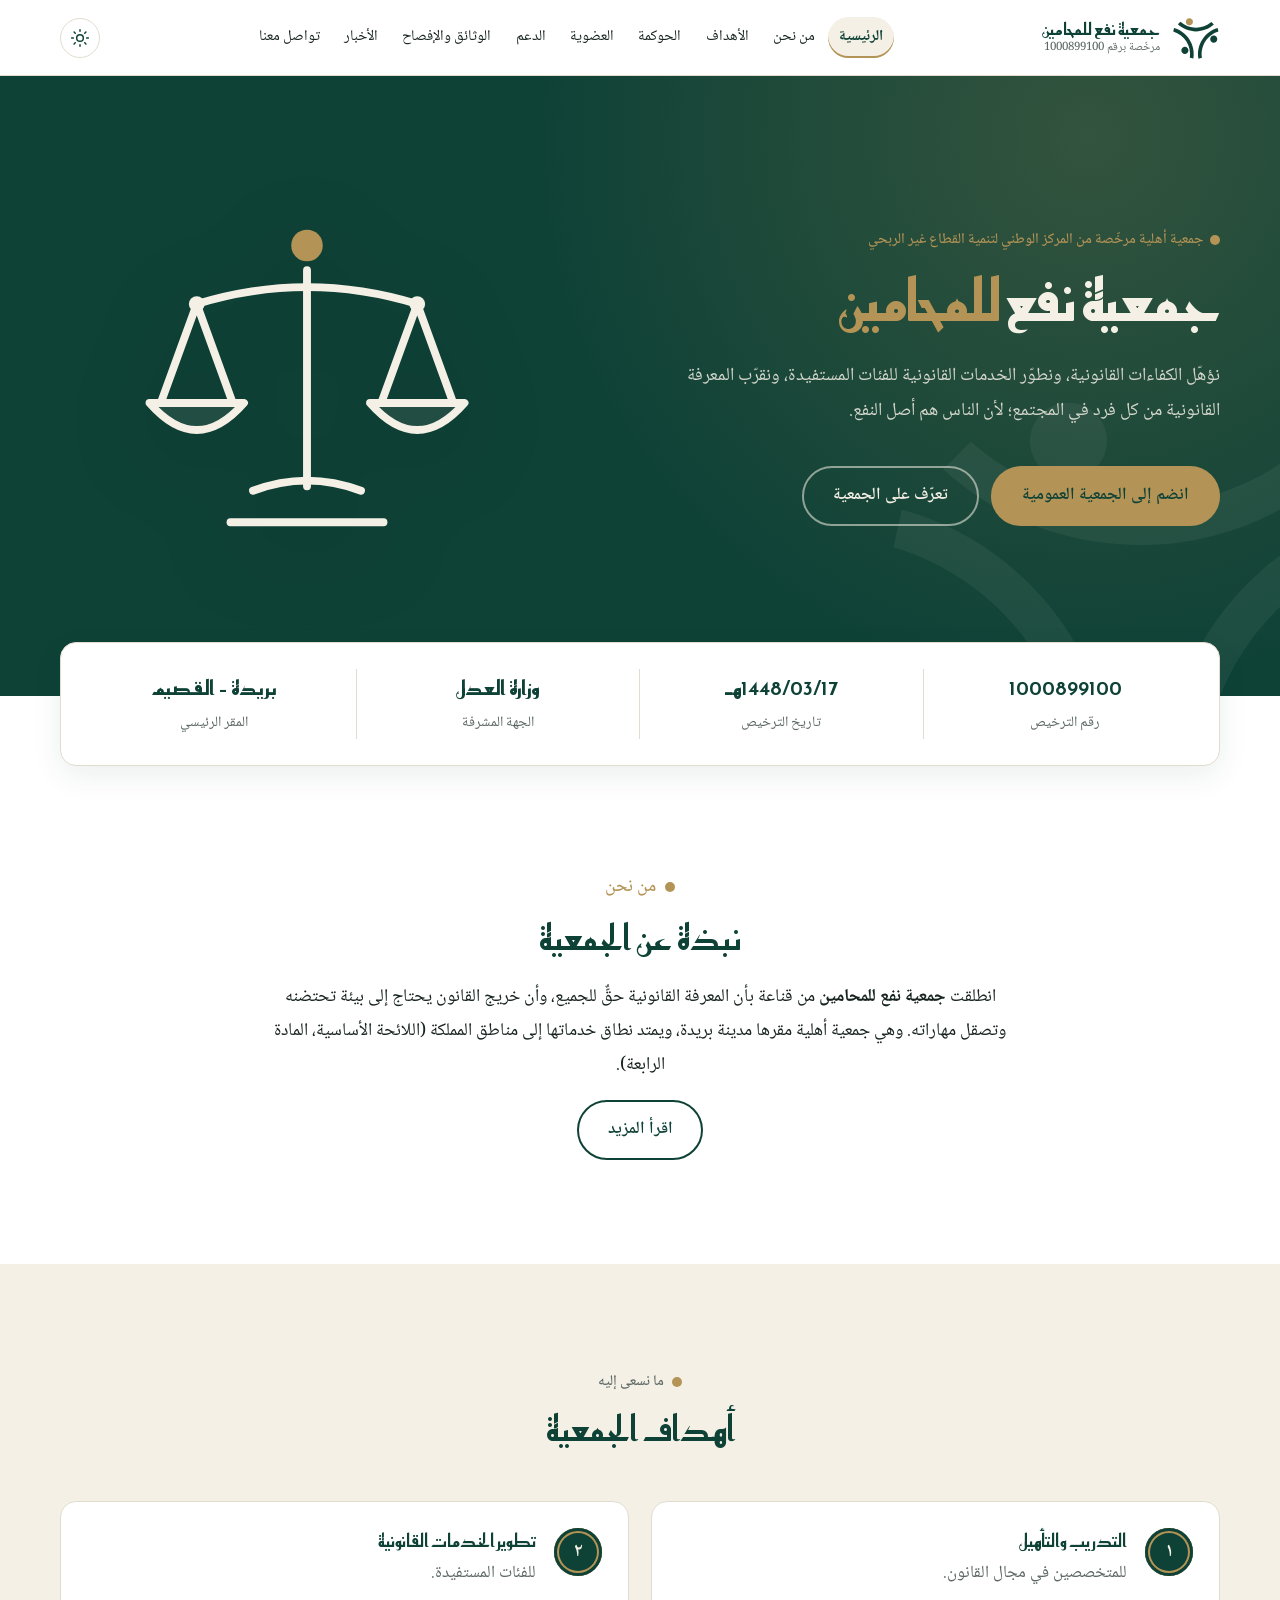
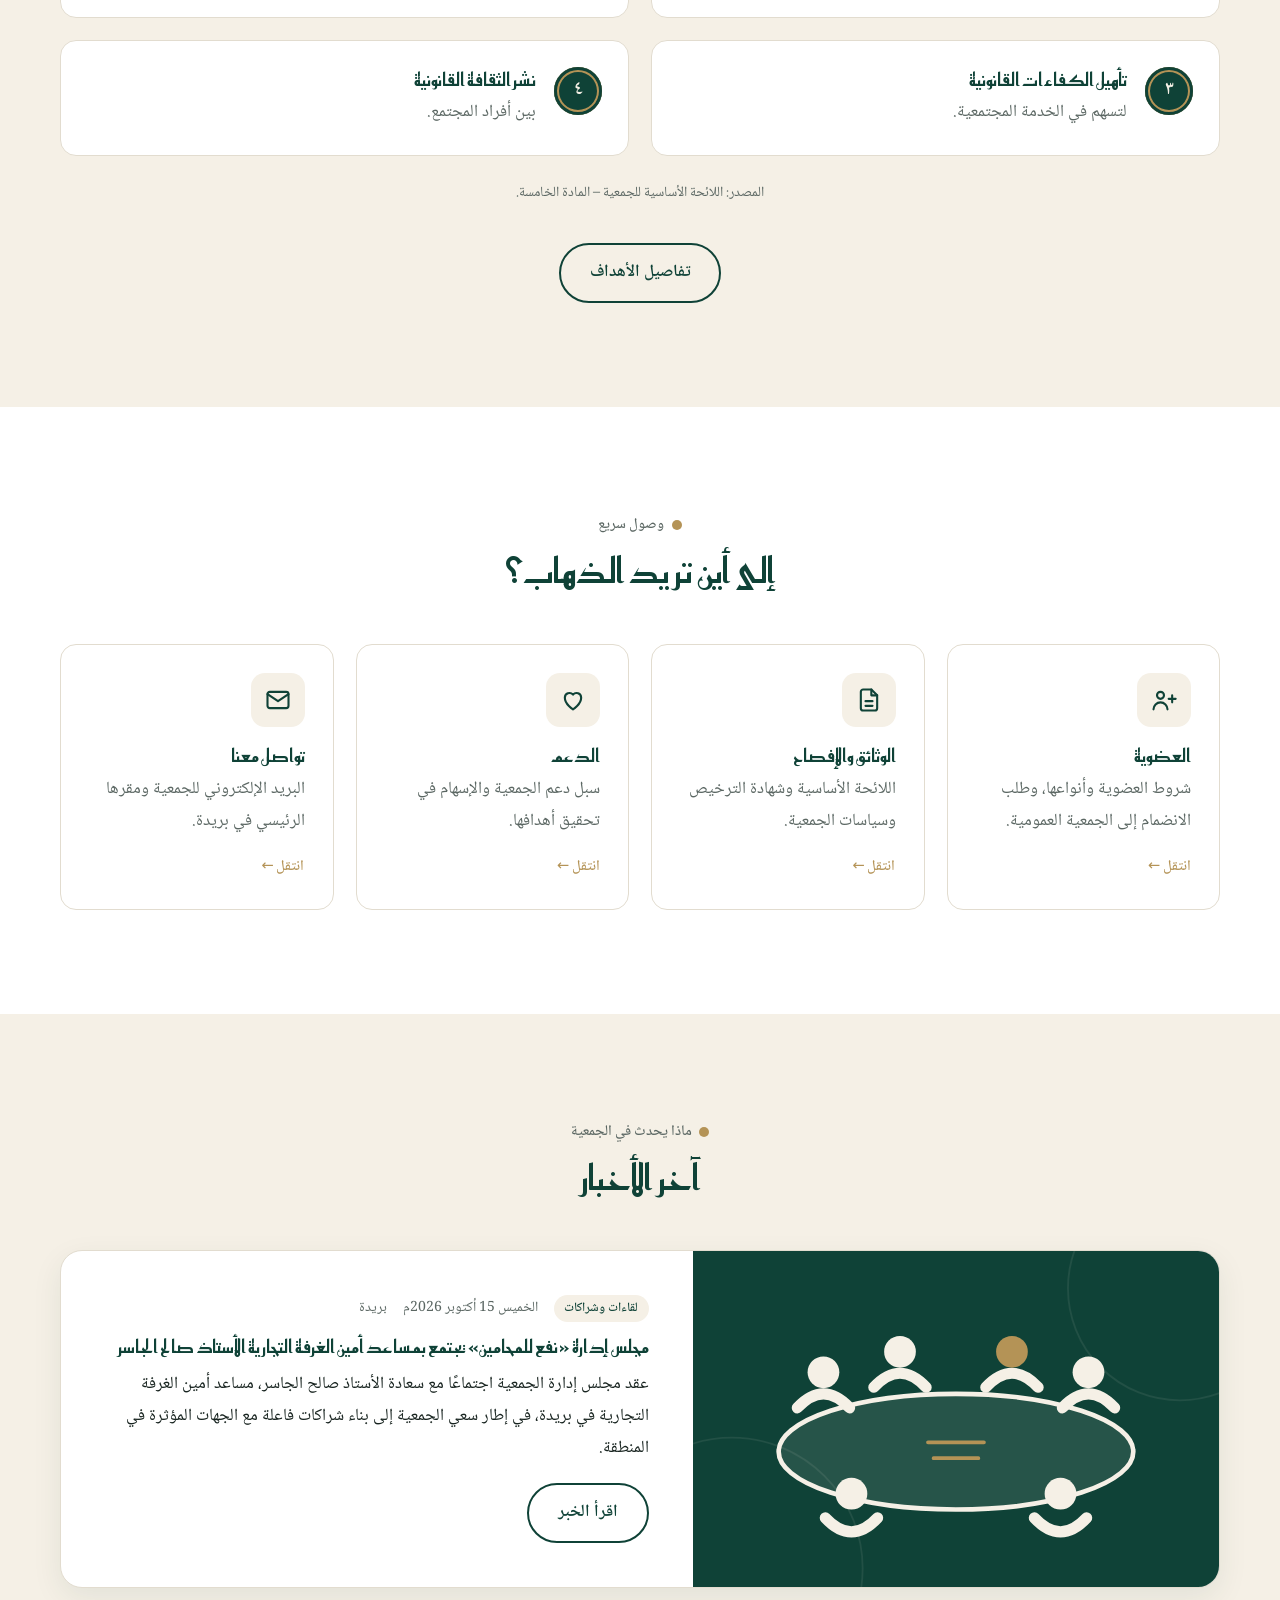
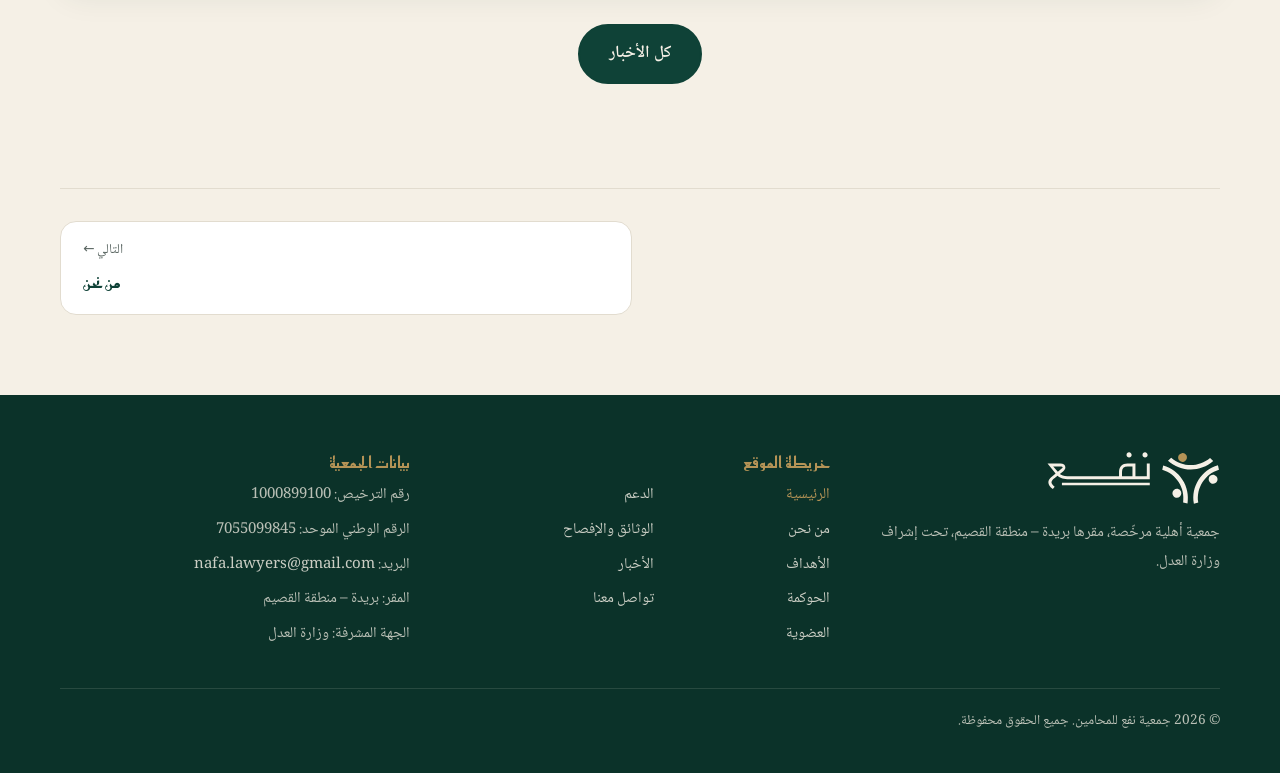
==== commit 1d13fb69: "بناء صفحة «من نحن» - فكرة الجمعية، وبطاقتها الرسمية من شهادة الترخيص واللائحة (المواد 1–4) - الرؤية " ====
--- a/index.html
+++ b/index.html
@@ -96,7 +96,7 @@
         <!-- مقترح: يحتاج اعتماد المجلس (الجملة الأولى من «فكرة الجمعية») -->
         <p>
           انطلقت <strong>جمعية نفع للمحامين</strong> من قناعة بأن المعرفة القانونية حقٌّ للجميع، وأن خريج القانون يحتاج إلى بيئة تحتضنه وتصقل مهاراته.
-          وهي جمعية أهلية مقرها مدينة بريدة، ويمتد نطاق خدماتها إلى مناطق المملكة (اللائحة الأساسية، المواد من الثانية إلى الرابعة).
+          وهي جمعية أهلية مقرها مدينة بريدة، ويمتد نطاق خدماتها إلى مناطق المملكة (اللائحة الأساسية، المادة الرابعة).
         </p>
         <a href="about.html" class="btn btn-outline">اقرأ المزيد</a>
       </div>
--- a/assets/css/style.css
+++ b/assets/css/style.css
@@ -250,6 +250,35 @@
 .logo-story img { width: 76px; flex-shrink: 0; }
 .logo-story p { margin: 0; font-size: .95rem; color: var(--muted); }
 
+/* بطاقة الجمعية (من نحن) */
+.profile { display: grid; grid-template-columns: repeat(4, 1fr); gap: 14px; margin: 0; }
+.profile > div {
+  display: flex; flex-direction: column; gap: 2px;
+  background: var(--surface); border: 1px solid var(--line); border-radius: 14px; padding: 16px 20px;
+}
+.profile-3 { grid-template-columns: repeat(3, 1fr); margin-top: 14px; }
+.profile dt { color: var(--muted); font-size: .88rem; }
+.profile dd { margin: 0; font-family: var(--font-head); color: var(--heading); font-weight: 600; font-size: 1.08rem; line-height: 1.6; }
+.profile-3 dd { font-family: var(--font-body); font-size: 1rem; }
+.profile small { margin-top: auto; padding-top: 6px; color: var(--gold); font-size: .78rem; }
+.more-link .btn + .btn { margin-inline-start: 8px; }
+
+/* قصة الشعار (من نحن) */
+.logo-frame { background: #f5f0e6; }
+.brand-quote { margin: 0; padding-inline-start: 22px; border-inline-start: 4px solid var(--gold); font-size: 1.12rem; }
+.brand-quote p:last-child { margin-bottom: 0; }
+.swatches { list-style: none; margin: 24px 0 0; padding: 0; display: flex; flex-wrap: wrap; gap: 12px; }
+.swatches li {
+  display: grid; grid-template-columns: auto auto; column-gap: 10px; align-items: center;
+  background: var(--surface); border: 1px solid var(--line); border-radius: 999px; padding: 6px 8px 6px 16px;
+}
+.swatches li::before {
+  content: ""; grid-row: span 2; width: 30px; height: 30px; border-radius: 50%;
+  background: var(--c); box-shadow: inset 0 0 0 1px rgba(0, 0, 0, .12);
+}
+.swatches b { font-size: .88rem; color: var(--heading); line-height: 1.3; }
+.swatches span { font-size: .78rem; color: var(--muted); line-height: 1.3; }
+
 /* البطاقات */
 .cards { display: grid; gap: 22px; }
 .cards-2 { grid-template-columns: repeat(2, 1fr); }
@@ -527,7 +556,8 @@
 
 @media (max-width: 1020px) {
   .cards-4, .steps { grid-template-columns: repeat(2, 1fr); }
-  .cards-3, .maxims, .members, .sitemap { grid-template-columns: repeat(2, 1fr); }
+  .cards-3, .maxims, .members, .sitemap, .profile { grid-template-columns: repeat(2, 1fr); }
+  .profile-3 { grid-template-columns: 1fr; }
 }
 
 @media (max-width: 880px) {
@@ -551,6 +581,11 @@
   .leader-photo small, .leader-photo span { font-size: .68rem; }
   .brand img { height: 38px; }
   .cards-3, .cards-4, .maxims, .members, .steps, .form-grid, .sitemap { grid-template-columns: 1fr; }
+  .profile { gap: 10px; }
+  .profile > div { padding: 12px 14px; }
+  .profile dd { font-size: 1rem; }
+  .more-link .btn { margin: 4px; }
+  .more-link .btn + .btn { margin-inline-start: 4px; }
   .doc-card { grid-template-columns: 1fr; text-align: center; }
   .doc-card img { margin-inline: auto; }
   .doc-actions { justify-content: center; }
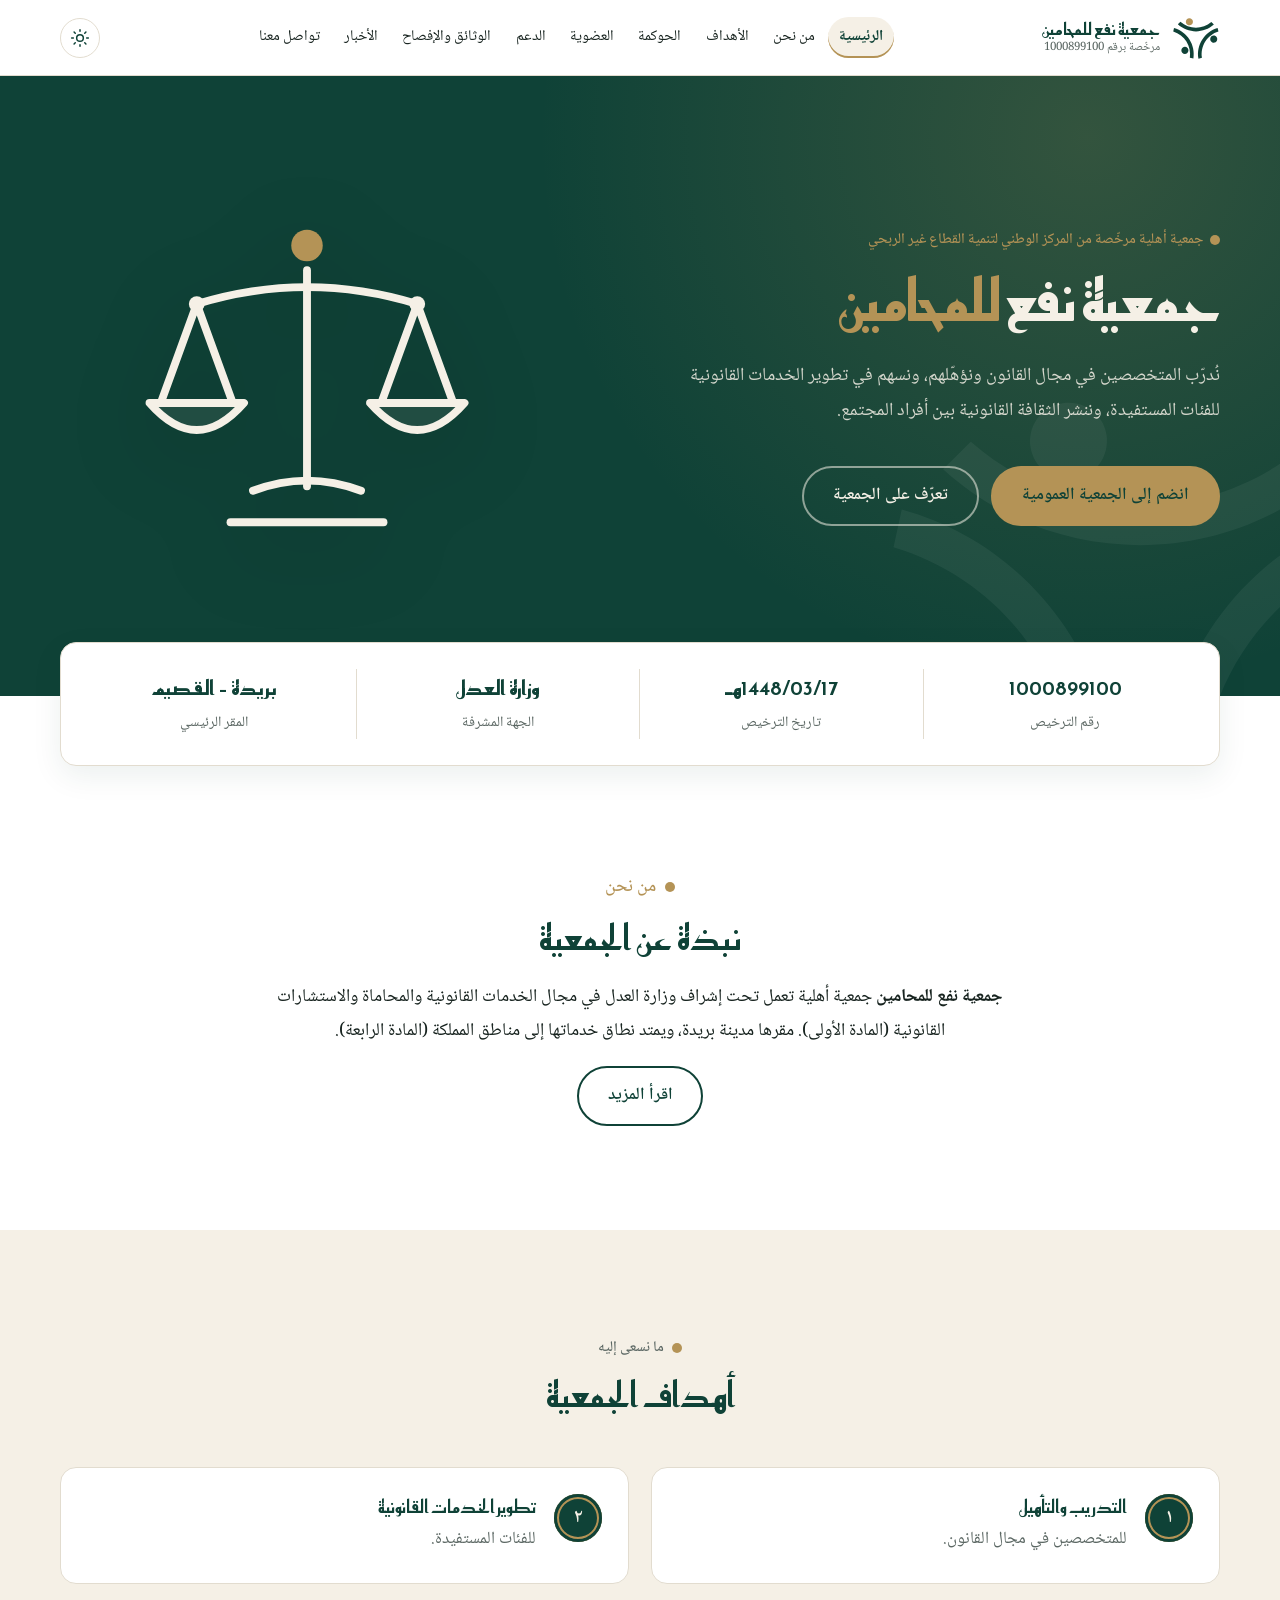
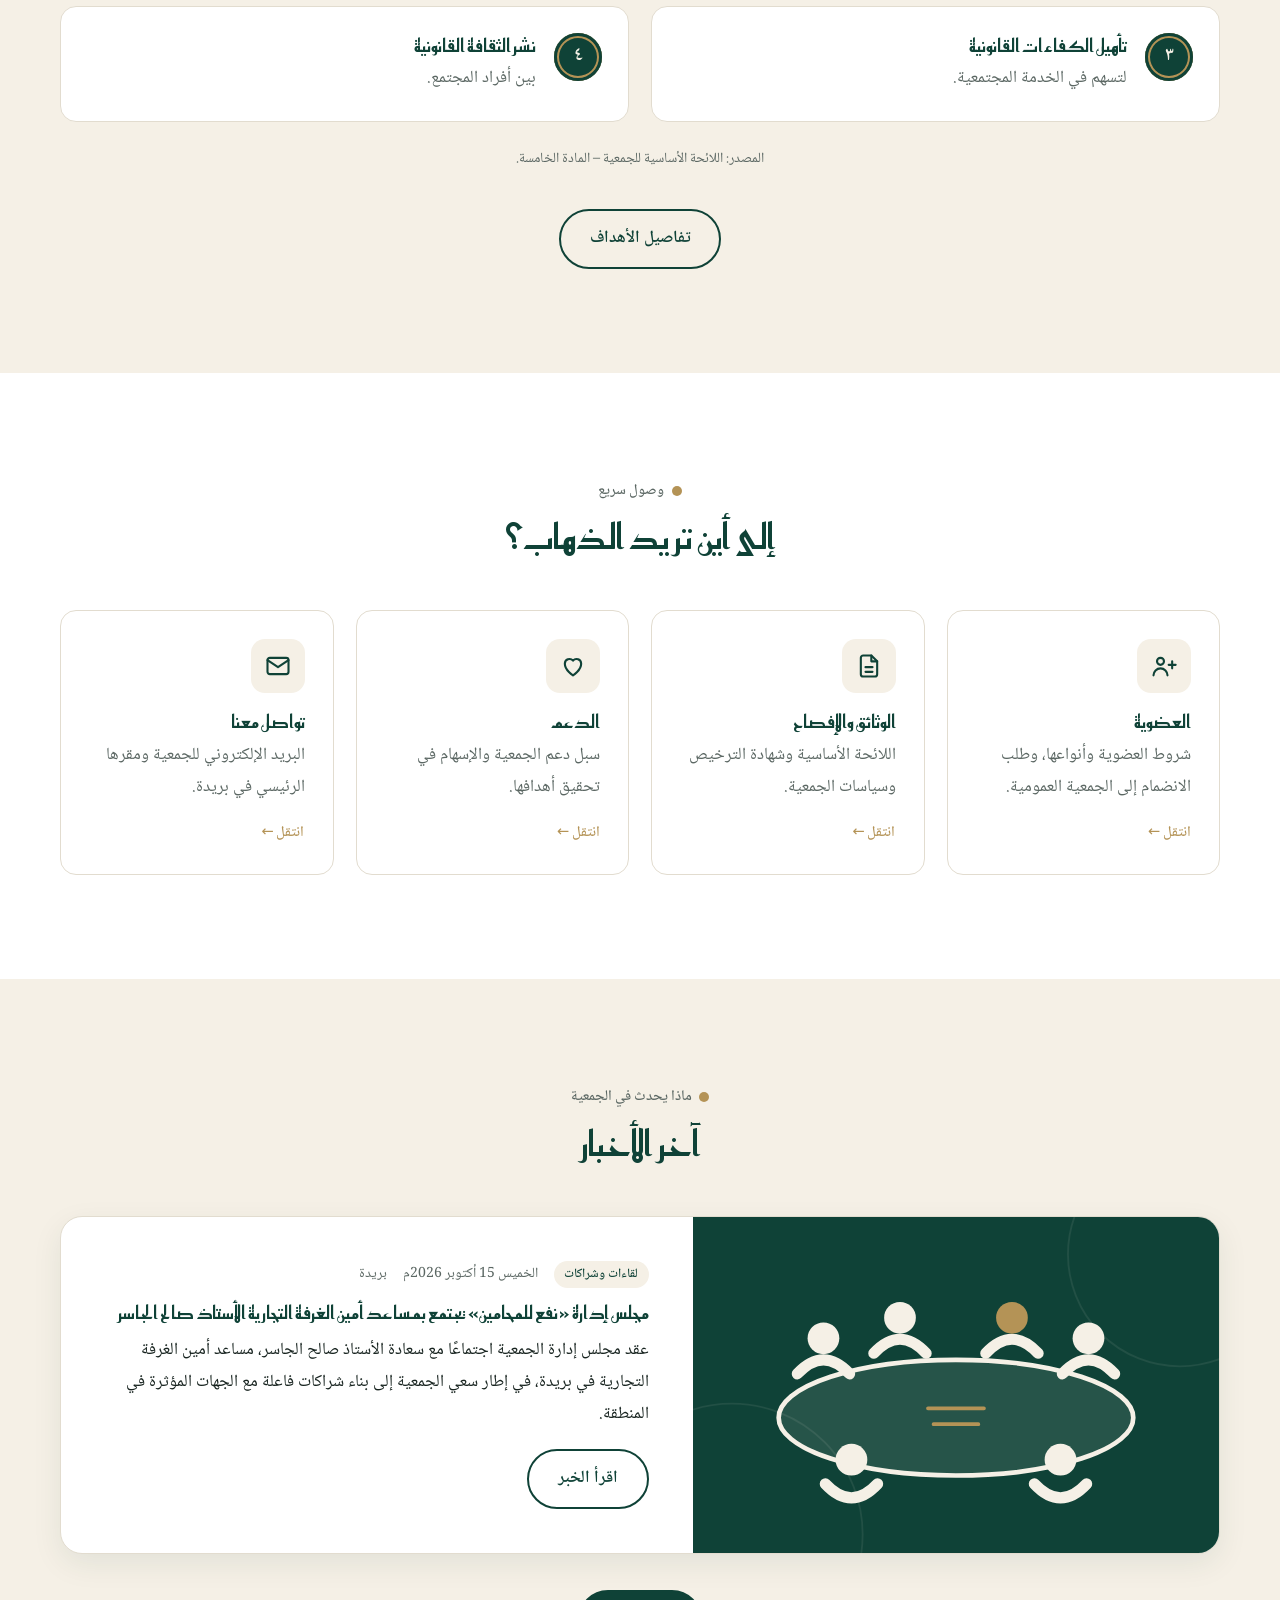
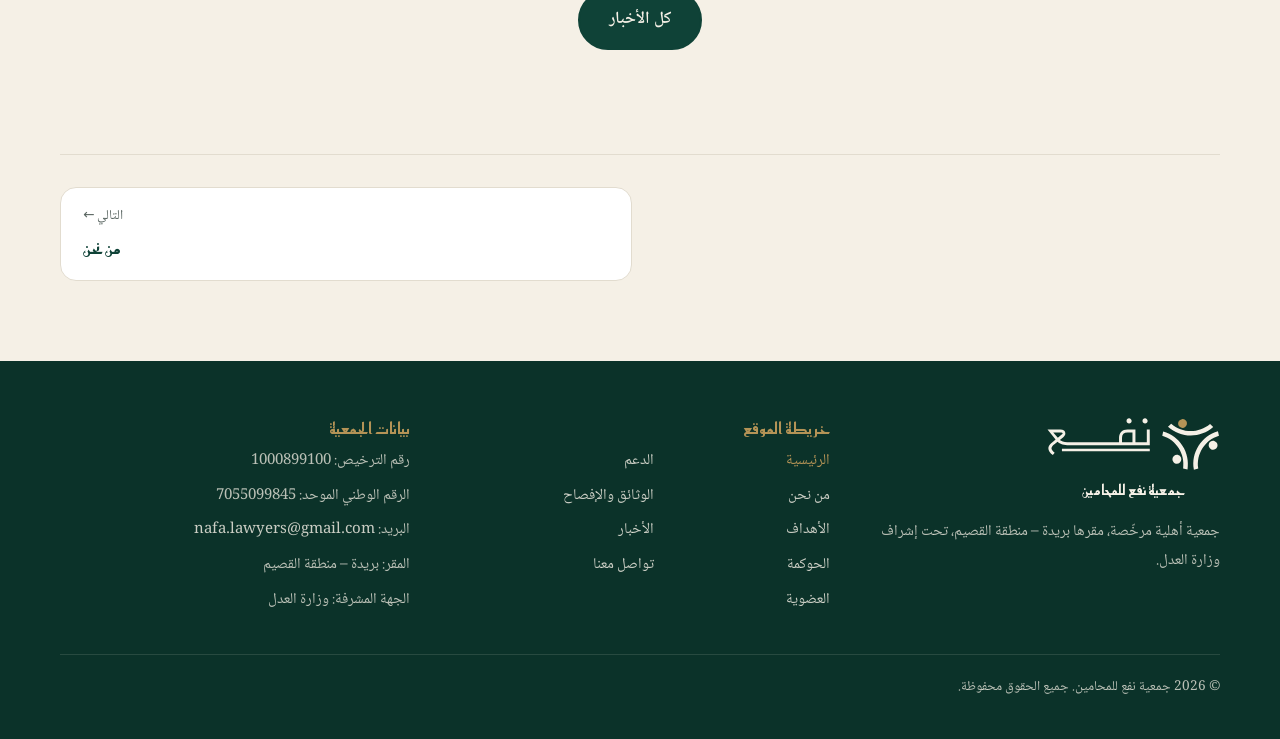
==== commit 4bd9e8b7: "«من نحن»: نصوص مصوغة من اللائحة، والاسم المعتمد تحت الشعار - التعريف والرؤية والرسالة والقيم والفئات" ====
--- a/index.html
+++ b/index.html
@@ -62,10 +62,9 @@
         <div>
           <p class="eyebrow">جمعية أهلية مرخّصة من المركز الوطني لتنمية القطاع غير الربحي</p>
           <h1>جمعية نفع <span>للمحامين</span></h1>
-          <!-- مقترح: يحتاج اعتماد المجلس -->
           <p class="lead">
-            نؤهّل الكفاءات القانونية، ونطوّر الخدمات القانونية للفئات المستفيدة،
-            ونقرّب المعرفة القانونية من كل فرد في المجتمع؛ لأن الناس هم أصل النفع.
+            نُدرّب المتخصصين في مجال القانون ونؤهّلهم، ونسهم في تطوير الخدمات القانونية للفئات المستفيدة،
+            وننشر الثقافة القانونية بين أفراد المجتمع.
           </p>
           <div class="hero-actions">
             <a href="membership.html" class="btn btn-gold">انضم إلى الجمعية العمومية</a>
@@ -93,10 +92,9 @@
       <div class="container intro">
         <p class="eyebrow">من نحن</p>
         <h2>نبذة عن الجمعية</h2>
-        <!-- مقترح: يحتاج اعتماد المجلس (الجملة الأولى من «فكرة الجمعية») -->
         <p>
-          انطلقت <strong>جمعية نفع للمحامين</strong> من قناعة بأن المعرفة القانونية حقٌّ للجميع، وأن خريج القانون يحتاج إلى بيئة تحتضنه وتصقل مهاراته.
-          وهي جمعية أهلية مقرها مدينة بريدة، ويمتد نطاق خدماتها إلى مناطق المملكة (اللائحة الأساسية، المادة الرابعة).
+          <strong>جمعية نفع للمحامين</strong> جمعية أهلية تعمل تحت إشراف وزارة العدل في مجال الخدمات القانونية والمحاماة والاستشارات القانونية (المادة الأولى).
+          مقرها مدينة بريدة، ويمتد نطاق خدماتها إلى مناطق المملكة (المادة الرابعة).
         </p>
         <a href="about.html" class="btn btn-outline">اقرأ المزيد</a>
       </div>
--- a/assets/css/style.css
+++ b/assets/css/style.css
@@ -263,10 +263,36 @@
 .profile small { margin-top: auto; padding-top: 6px; color: var(--gold); font-size: .78rem; }
 .more-link .btn + .btn { margin-inline-start: 8px; }
 
-/* قصة الشعار (من نحن) */
-.logo-frame { background: #f5f0e6; }
-.brand-quote { margin: 0; padding-inline-start: 22px; border-inline-start: 4px solid var(--gold); font-size: 1.12rem; }
-.brand-quote p:last-child { margin-bottom: 0; }
+/* الشعار والاسم تحته */
+.lockup { display: inline-flex; flex-direction: column; align-items: center; gap: 6px; }
+.lockup img { width: auto; }
+.lockup figcaption, .lockup span { font-family: var(--font-head); font-weight: 600; color: var(--heading); letter-spacing: .01em; }
+.lockup .logo-dark { display: none; }
+.lockup-card {
+  margin: 0; display: grid; justify-items: center; gap: 28px;
+  background: var(--paper); border: 1px solid var(--line); border-radius: 22px; padding: clamp(28px, 5vw, 56px) 20px;
+}
+.lockup-card .lockup img { height: clamp(72px, 10vw, 104px); }
+.lockup-card .lockup figcaption { font-size: clamp(1.05rem, 2vw, 1.35rem); }
+.lockup-card .swatches { justify-content: center; margin: 0; }
+.site-footer .lockup { margin-bottom: 14px; }
+.site-footer .lockup img { height: 54px; margin: 0; }
+.site-footer .lockup span { color: var(--cream); font-size: .9rem; }
+:root[data-theme="dark"] .lockup .logo-light { display: none; }
+:root[data-theme="dark"] .lockup .logo-dark { display: block; }
+@media (prefers-color-scheme: dark) {
+  :root:not([data-theme="light"]) .lockup .logo-light { display: none; }
+  :root:not([data-theme="light"]) .lockup .logo-dark { display: block; }
+}
+
+/* القيم */
+.card .ref, .values .ref { display: block; margin-top: 10px; color: var(--gold); font-size: .8rem; }
+.card-green .ref { color: var(--gold-soft); }
+.values-title { text-align: center; margin: 56px 0 22px; font-size: clamp(1.3rem, 2.4vw, 1.6rem); }
+.values { list-style: none; margin: 0; padding: 0; display: grid; grid-template-columns: repeat(3, 1fr); gap: 16px; }
+.values li { background: var(--surface); border: 1px solid var(--line); border-top: 3px solid var(--gold); border-radius: 14px; padding: 20px 22px; }
+.values b { font-family: var(--font-head); color: var(--heading); font-weight: 600; font-size: 1.08rem; }
+.values p { margin: .3em 0 0; color: var(--muted); font-size: .95rem; }
 .swatches { list-style: none; margin: 24px 0 0; padding: 0; display: flex; flex-wrap: wrap; gap: 12px; }
 .swatches li {
   display: grid; grid-template-columns: auto auto; column-gap: 10px; align-items: center;
@@ -556,7 +582,7 @@
 
 @media (max-width: 1020px) {
   .cards-4, .steps { grid-template-columns: repeat(2, 1fr); }
-  .cards-3, .maxims, .members, .sitemap, .profile { grid-template-columns: repeat(2, 1fr); }
+  .cards-3, .maxims, .members, .sitemap, .profile, .values { grid-template-columns: repeat(2, 1fr); }
   .profile-3 { grid-template-columns: 1fr; }
 }
 
@@ -580,7 +606,7 @@
   .leader-photo b { font-size: .78rem; }
   .leader-photo small, .leader-photo span { font-size: .68rem; }
   .brand img { height: 38px; }
-  .cards-3, .cards-4, .maxims, .members, .steps, .form-grid, .sitemap { grid-template-columns: 1fr; }
+  .cards-3, .cards-4, .maxims, .members, .steps, .form-grid, .sitemap, .values { grid-template-columns: 1fr; }
   .profile { gap: 10px; }
   .profile > div { padding: 12px 14px; }
   .profile dd { font-size: 1rem; }
